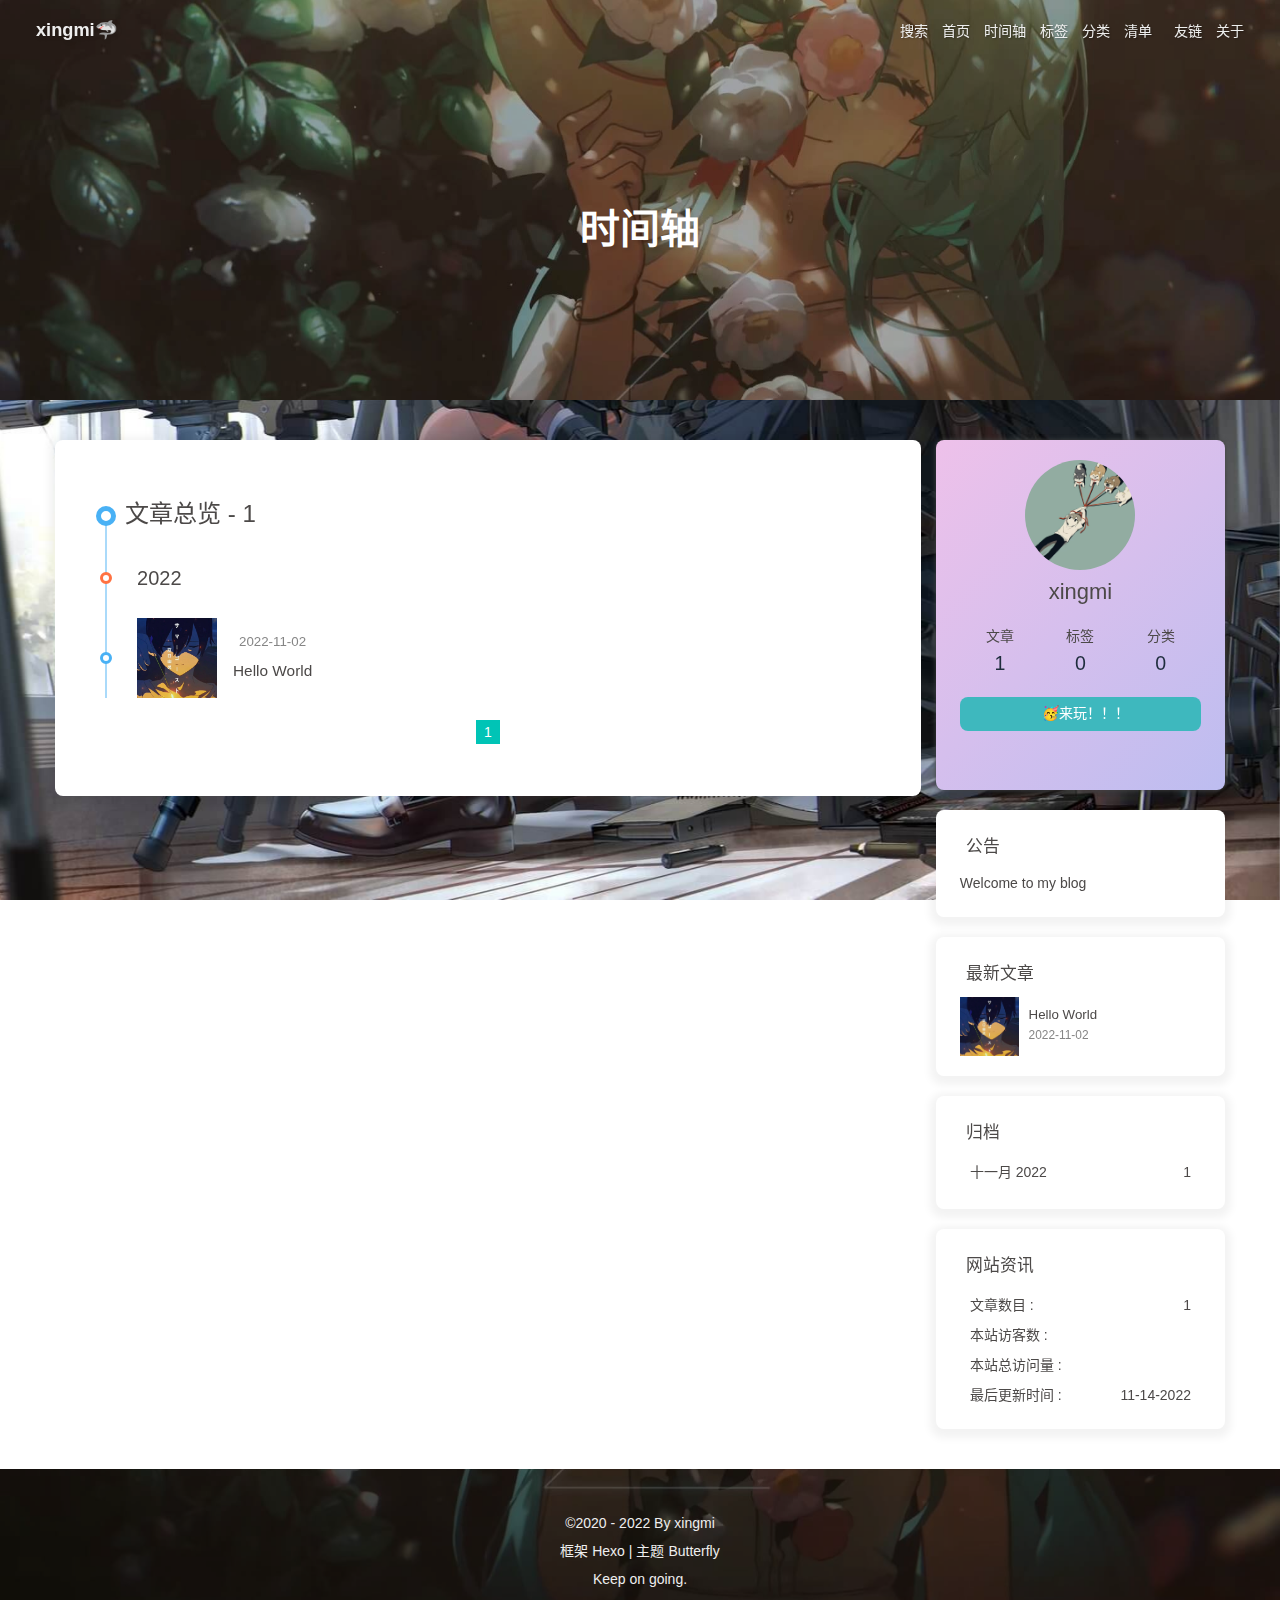
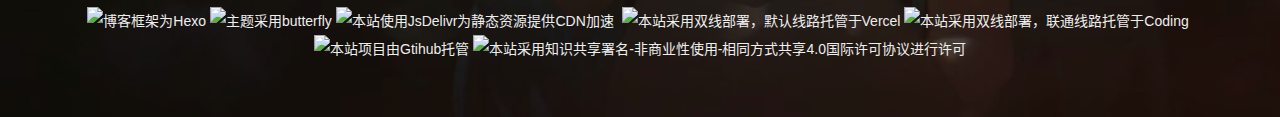
==== archives/index.html @ dd59b89d "Site updated: 2022-11-14 19:30:04" ====
<!DOCTYPE html><html lang="zh-CN" data-theme="light"><head><meta charset="UTF-8"><meta http-equiv="X-UA-Compatible" content="IE=edge"><meta name="viewport" content="width=device-width, initial-scale=1.0, maximum-scale=1.0, user-scalable=no"><title>时间轴 | xingmi🦈</title><meta name="author" content="xingmi"><meta name="copyright" content="xingmi"><meta name="format-detection" content="telephone=no"><meta name="theme-color" content="#ffffff"><meta property="og:type" content="website">
<meta property="og:title" content="时间轴">
<meta property="og:url" content="http://www.hoximi.cn/archives/index.html">
<meta property="og:site_name" content="xingmi🦈">
<meta property="og:locale" content="zh_CN">
<meta property="og:image" content="http://www.hoximi.cn/img/avatar.jpg">
<meta property="article:author" content="xingmi">
<meta name="twitter:card" content="summary">
<meta name="twitter:image" content="http://www.hoximi.cn/img/avatar.jpg"><link rel="shortcut icon" href="/img/favicon.png"><link rel="canonical" href="http://www.hoximi.cn/archives/"><link rel="preconnect" href="//cdn.jsdelivr.net"/><link rel="preconnect" href="//busuanzi.ibruce.info"/><link rel="stylesheet" href="/css/index.css"><link rel="stylesheet" href="https://cdn.jsdelivr.net/npm/@fortawesome/fontawesome-free/css/all.min.css" media="print" onload="this.media='all'"><link rel="stylesheet" href="https://cdn.jsdelivr.net/npm/@fancyapps/ui/dist/fancybox.min.css" media="print" onload="this.media='all'"><script>const GLOBAL_CONFIG = { 
  root: '/',
  algolia: undefined,
  localSearch: {"path":"/search.xml","preload":false,"languages":{"hits_empty":"找不到您查询的内容：${query}"}},
  translate: {"defaultEncoding":2,"translateDelay":0,"msgToTraditionalChinese":"繁","msgToSimplifiedChinese":"简"},
  noticeOutdate: undefined,
  highlight: {"plugin":"highlighjs","highlightCopy":true,"highlightLang":true,"highlightHeightLimit":false},
  copy: {
    success: '复制成功',
    error: '复制错误',
    noSupport: '浏览器不支持'
  },
  relativeDate: {
    homepage: false,
    post: false
  },
  runtime: '',
  date_suffix: {
    just: '刚刚',
    min: '分钟前',
    hour: '小时前',
    day: '天前',
    month: '个月前'
  },
  copyright: undefined,
  lightbox: 'fancybox',
  Snackbar: undefined,
  source: {
    justifiedGallery: {
      js: 'https://cdn.jsdelivr.net/npm/flickr-justified-gallery/dist/fjGallery.min.js',
      css: 'https://cdn.jsdelivr.net/npm/flickr-justified-gallery/dist/fjGallery.min.css'
    }
  },
  isPhotoFigcaption: false,
  islazyload: false,
  isAnchor: false
}</script><script id="config-diff">var GLOBAL_CONFIG_SITE = {
  title: '时间轴',
  isPost: false,
  isHome: false,
  isHighlightShrink: false,
  isToc: false,
  postUpdate: '2022-11-14 19:29:58'
}</script><noscript><style type="text/css">
  #nav {
    opacity: 1
  }
  .justified-gallery img {
    opacity: 1
  }

  #recent-posts time,
  #post-meta time {
    display: inline !important
  }
</style></noscript><script>(win=>{
    win.saveToLocal = {
      set: function setWithExpiry(key, value, ttl) {
        if (ttl === 0) return
        const now = new Date()
        const expiryDay = ttl * 86400000
        const item = {
          value: value,
          expiry: now.getTime() + expiryDay,
        }
        localStorage.setItem(key, JSON.stringify(item))
      },

      get: function getWithExpiry(key) {
        const itemStr = localStorage.getItem(key)

        if (!itemStr) {
          return undefined
        }
        const item = JSON.parse(itemStr)
        const now = new Date()

        if (now.getTime() > item.expiry) {
          localStorage.removeItem(key)
          return undefined
        }
        return item.value
      }
    }
  
    win.getScript = url => new Promise((resolve, reject) => {
      const script = document.createElement('script')
      script.src = url
      script.async = true
      script.onerror = reject
      script.onload = script.onreadystatechange = function() {
        const loadState = this.readyState
        if (loadState && loadState !== 'loaded' && loadState !== 'complete') return
        script.onload = script.onreadystatechange = null
        resolve()
      }
      document.head.appendChild(script)
    })
  
      win.activateDarkMode = function () {
        document.documentElement.setAttribute('data-theme', 'dark')
        if (document.querySelector('meta[name="theme-color"]') !== null) {
          document.querySelector('meta[name="theme-color"]').setAttribute('content', '#0d0d0d')
        }
      }
      win.activateLightMode = function () {
        document.documentElement.setAttribute('data-theme', 'light')
        if (document.querySelector('meta[name="theme-color"]') !== null) {
          document.querySelector('meta[name="theme-color"]').setAttribute('content', '#ffffff')
        }
      }
      const t = saveToLocal.get('theme')
    
          const isDarkMode = window.matchMedia('(prefers-color-scheme: dark)').matches
          const isLightMode = window.matchMedia('(prefers-color-scheme: light)').matches
          const isNotSpecified = window.matchMedia('(prefers-color-scheme: no-preference)').matches
          const hasNoSupport = !isDarkMode && !isLightMode && !isNotSpecified

          if (t === undefined) {
            if (isLightMode) activateLightMode()
            else if (isDarkMode) activateDarkMode()
            else if (isNotSpecified || hasNoSupport) {
              const now = new Date()
              const hour = now.getHours()
              const isNight = hour <= 6 || hour >= 18
              isNight ? activateDarkMode() : activateLightMode()
            }
            window.matchMedia('(prefers-color-scheme: dark)').addListener(function (e) {
              if (saveToLocal.get('theme') === undefined) {
                e.matches ? activateDarkMode() : activateLightMode()
              }
            })
          } else if (t === 'light') activateLightMode()
          else activateDarkMode()
        
      const asideStatus = saveToLocal.get('aside-status')
      if (asideStatus !== undefined) {
        if (asideStatus === 'hide') {
          document.documentElement.classList.add('hide-aside')
        } else {
          document.documentElement.classList.remove('hide-aside')
        }
      }
    
    const detectApple = () => {
      if(/iPad|iPhone|iPod|Macintosh/.test(navigator.userAgent)){
        document.documentElement.classList.add('apple')
      }
    }
    detectApple()
    })(window)</script><link rel="stylesheet" href="/css/custom.css" media="defer" onload="this.media='all'"><link rel="stylesheet" href="/css/rightMenu.css"><!-- hexo injector head_end start --><link rel="stylesheet" href="https://npm.elemecdn.com/hexo-butterfly-wowjs/lib/animate.min.css" media="print" onload="this.media='screen'"><link rel="stylesheet" href="https://npm.elemecdn.com/hexo-butterfly-swiper/lib/swiper.min.css" media="print" onload="this.media='all'"><link rel="stylesheet" href="https://npm.elemecdn.com/hexo-butterfly-swiper/lib/swiperstyle.css" media="print" onload="this.media='all'"><!-- hexo injector head_end end --><meta name="generator" content="Hexo 6.3.0"></head><body><div id="loading-box"><div class="loading-left-bg"></div><div class="loading-right-bg"></div><div class="spinner-box"><div class="configure-border-1"><div class="configure-core"></div></div><div class="configure-border-2"><div class="configure-core"></div></div><div class="loading-word">加载中...</div></div></div><script>const preloader = {
  endLoading: () => {
    document.body.style.overflow = 'auto';
    document.getElementById('loading-box').classList.add("loaded")
  },
  initLoading: () => {
    document.body.style.overflow = '';
    document.getElementById('loading-box').classList.remove("loaded")

  }
}
window.addEventListener('load',()=> { preloader.endLoading() })

if (false) {
  document.addEventListener('pjax:send', () => { preloader.initLoading() })
  document.addEventListener('pjax:complete', () => { preloader.endLoading() })
}</script><div id="web_bg"></div><div id="sidebar"><div id="menu-mask"></div><div id="sidebar-menus"><div class="avatar-img is-center"><img src="/img/avatar.jpg" onerror="onerror=null;src='/img/friend_404.gif'" alt="avatar"/></div><div class="sidebar-site-data site-data is-center"><a href="/archives/"><div class="headline">文章</div><div class="length-num">1</div></a><a href="/tags/"><div class="headline">标签</div><div class="length-num">0</div></a><a href="/categories/"><div class="headline">分类</div><div class="length-num">0</div></a></div><hr/><div class="menus_items"><div class="menus_item"><a class="site-page" href="/"><i class="fa-fw fas fa-home"></i><span> 首页</span></a></div><div class="menus_item"><a class="site-page" href="/archives/"><i class="fa-fw fas fa-archive"></i><span> 时间轴</span></a></div><div class="menus_item"><a class="site-page" href="/tags/"><i class="fa-fw fas fa-tags"></i><span> 标签</span></a></div><div class="menus_item"><a class="site-page" href="/categories/"><i class="fa-fw fas fa-folder-open"></i><span> 分类</span></a></div><div class="menus_item"><a class="site-page group" href="javascript:void(0);"><i class="fa-fw fas fa-list"></i><span> 清单</span><i class="fas fa-chevron-down"></i></a><ul class="menus_item_child"><li><a class="site-page child" href="/music/"><i class="fa-fw fas fa-music"></i><span> 音乐</span></a></li><li><a class="site-page child" href="/movies/"><i class="fa-fw fas fa-video"></i><span> 电影</span></a></li></ul></div><div class="menus_item"><a class="site-page" href="/link/"><i class="fa-fw fas fa-link"></i><span> 友链</span></a></div><div class="menus_item"><a class="site-page" href="/about/"><i class="fa-fw fas fa-heart"></i><span> 关于</span></a></div></div></div></div><div class="page" id="body-wrap"><header class="not-home-page" id="page-header" style="background-image: url('/img/archive.jpg')"><nav id="nav"><span id="blog_name"><a id="site-name" href="/">xingmi🦈</a></span><div id="menus"><div id="search-button"><a class="site-page social-icon search"><i class="fas fa-search fa-fw"></i><span> 搜索</span></a></div><div class="menus_items"><div class="menus_item"><a class="site-page" href="/"><i class="fa-fw fas fa-home"></i><span> 首页</span></a></div><div class="menus_item"><a class="site-page" href="/archives/"><i class="fa-fw fas fa-archive"></i><span> 时间轴</span></a></div><div class="menus_item"><a class="site-page" href="/tags/"><i class="fa-fw fas fa-tags"></i><span> 标签</span></a></div><div class="menus_item"><a class="site-page" href="/categories/"><i class="fa-fw fas fa-folder-open"></i><span> 分类</span></a></div><div class="menus_item"><a class="site-page group" href="javascript:void(0);"><i class="fa-fw fas fa-list"></i><span> 清单</span><i class="fas fa-chevron-down"></i></a><ul class="menus_item_child"><li><a class="site-page child" href="/music/"><i class="fa-fw fas fa-music"></i><span> 音乐</span></a></li><li><a class="site-page child" href="/movies/"><i class="fa-fw fas fa-video"></i><span> 电影</span></a></li></ul></div><div class="menus_item"><a class="site-page" href="/link/"><i class="fa-fw fas fa-link"></i><span> 友链</span></a></div><div class="menus_item"><a class="site-page" href="/about/"><i class="fa-fw fas fa-heart"></i><span> 关于</span></a></div></div><div id="toggle-menu"><a class="site-page"><i class="fas fa-bars fa-fw"></i></a></div></div></nav><div id="page-site-info"><h1 id="site-title">时间轴</h1></div></header><main class="layout" id="content-inner"><div id="archive"><div class="article-sort-title">文章总览 - 1</div><div class="article-sort"><div class="article-sort-item year">2022</div><div class="article-sort-item"><a class="article-sort-item-img" href="/2022/11/02/hello-world/" title="Hello World"><img src="/img/default.jpg" alt="Hello World" onerror="this.onerror=null;this.src='/img/404.jpg'"></a><div class="article-sort-item-info"><div class="article-sort-item-time"><i class="far fa-calendar-alt"></i><time class="post-meta-date-created" datetime="2022-11-02T11:09:13.712Z" title="发表于 2022-11-02 19:09:13">2022-11-02</time></div><a class="article-sort-item-title" href="/2022/11/02/hello-world/" title="Hello World">Hello World</a></div></div></div><nav id="pagination"><div class="pagination"><span class="page-number current">1</span></div></nav></div><div class="aside-content" id="aside-content"><div class="card-widget card-info"><div class="is-center"><div class="avatar-img"><img src="/img/avatar.jpg" onerror="this.onerror=null;this.src='/img/friend_404.gif'" alt="avatar"/></div><div class="author-info__name">xingmi</div><div class="author-info__description"></div></div><div class="card-info-data site-data is-center"><a href="/archives/"><div class="headline">文章</div><div class="length-num">1</div></a><a href="/tags/"><div class="headline">标签</div><div class="length-num">0</div></a><a href="/categories/"><div class="headline">分类</div><div class="length-num">0</div></a></div><a id="card-info-btn" target="_blank" rel="noopener" href="https://github.com/sky233"><i></i><span>🥳来玩！！！</span></a><div class="card-info-social-icons is-center"><a class="social-icon" href="https://github.com/sky233" target="_blank" title="Github"><i class="fab fa-github"></i></a></div></div><div class="card-widget card-announcement"><div class="item-headline"><i class="fas fa-bullhorn fa-shake"></i><span>公告</span></div><div class="announcement_content">Welcome to my blog</div></div><div class="sticky_layout"><div class="card-widget card-recent-post"><div class="item-headline"><i class="fas fa-history"></i><span>最新文章</span></div><div class="aside-list"><div class="aside-list-item"><a class="thumbnail" href="/2022/11/02/hello-world/" title="Hello World"><img src="/img/default.jpg" onerror="this.onerror=null;this.src='/img/404.jpg'" alt="Hello World"/></a><div class="content"><a class="title" href="/2022/11/02/hello-world/" title="Hello World">Hello World</a><time datetime="2022-11-02T11:09:13.712Z" title="发表于 2022-11-02 19:09:13">2022-11-02</time></div></div></div></div><div class="card-widget card-archives"><div class="item-headline"><i class="fas fa-archive"></i><span>归档</span></div><ul class="card-archive-list"><li class="card-archive-list-item"><a class="card-archive-list-link" href="/archives/2022/11/"><span class="card-archive-list-date">十一月 2022</span><span class="card-archive-list-count">1</span></a></li></ul></div><div class="card-widget card-webinfo"><div class="item-headline"><i class="fas fa-chart-line"></i><span>网站资讯</span></div><div class="webinfo"><div class="webinfo-item"><div class="item-name">文章数目 :</div><div class="item-count">1</div></div><div class="webinfo-item"><div class="item-name">本站访客数 :</div><div class="item-count" id="busuanzi_value_site_uv"><i class="fa-solid fa-spinner fa-spin"></i></div></div><div class="webinfo-item"><div class="item-name">本站总访问量 :</div><div class="item-count" id="busuanzi_value_site_pv"><i class="fa-solid fa-spinner fa-spin"></i></div></div><div class="webinfo-item"><div class="item-name">最后更新时间 :</div><div class="item-count" id="last-push-date" data-lastPushDate="2022-11-14T11:29:58.501Z"><i class="fa-solid fa-spinner fa-spin"></i></div></div></div></div></div></div></main><footer id="footer" style="background-image: url('/img/archive.jpg')"><div id="footer-wrap"><div class="copyright">&copy;2020 - 2022 By xingmi</div><div class="framework-info"><span>框架 </span><a target="_blank" rel="noopener" href="https://hexo.io">Hexo</a><span class="footer-separator">|</span><span>主题 </span><a target="_blank" rel="noopener" href="https://github.com/jerryc127/hexo-theme-butterfly">Butterfly</a></div><div class="footer_custom_text">Keep on going.<p><a target="_blank" href="https://hexo.io/"><img src="https://img.shields.io/badge/Frame-Hexo-blue?style=flat&logo=hexo" title="博客框架为Hexo"></a>&nbsp;<a target="_blank" href="https://butterfly.js.org/"><img src="https://img.shields.io/badge/Theme-Butterfly-6513df?style=flat&logo=bitdefender" title="主题采用butterfly"></a>&nbsp;<a target="_blank" href="https://www.jsdelivr.com/"><img src="https://img.shields.io/badge/CDN-jsDelivr-orange?style=flat&logo=jsDelivr" title="本站使用JsDelivr为静态资源提供CDN加速"></a> &nbsp;<a target="_blank" href="https://vercel.com/ "><img src="https://img.shields.io/badge/Hosted-Vervel-brightgreen?style=flat&logo=Vercel" title="本站采用双线部署，默认线路托管于Vercel"></a>&nbsp;<a target="_blank" href="https://vercel.com/ "><img src="https://img.shields.io/badge/Hosted-Coding-0cedbe?style=flat&logo=Codio" title="本站采用双线部署，联通线路托管于Coding"></a>&nbsp;<a target="_blank" href="https://github.com/"><img src="https://img.shields.io/badge/Source-Github-d021d6?style=flat&logo=GitHub" title="本站项目由Gtihub托管"></a>&nbsp;<a target="_blank" href="http://creativecommons.org/licenses/by-nc-sa/4.0/"><img src="https://img.shields.io/badge/Copyright-BY--NC--SA%204.0-d42328?style=flat&logo=Claris" title="本站采用知识共享署名-非商业性使用-相同方式共享4.0国际许可协议进行许可"></a></p></div></div></footer></div><div id="rightside"><div id="rightside-config-hide"><button id="translateLink" type="button" title="简繁转换">繁</button><button id="darkmode" type="button" title="浅色和深色模式转换"><i class="fas fa-adjust"></i></button><button id="hide-aside-btn" type="button" title="单栏和双栏切换"><i class="fas fa-arrows-alt-h"></i></button></div><div id="rightside-config-show"><button id="rightside_config" type="button" title="设置"><i class="fas fa-cog fa-spin"></i></button><button id="go-up" type="button" title="回到顶部"><i class="fas fa-arrow-up"></i></button></div></div><div id="local-search"><div class="search-dialog"><nav class="search-nav"><span class="search-dialog-title">搜索</span><span id="loading-status"></span><button class="search-close-button"><i class="fas fa-times"></i></button></nav><div class="is-center" id="loading-database"><i class="fas fa-spinner fa-pulse"></i><span>  数据库加载中</span></div><div class="search-wrap"><div id="local-search-input"><div class="local-search-box"><input class="local-search-box--input" placeholder="搜索文章" type="text"/></div></div><hr/><div id="local-search-results"></div></div></div><div id="search-mask"></div></div><div id="rightMenu"><div class="rightMenu-group rightMenu-small"><div class="rightMenu-item" id="menu-backward"><i class="fa-solid fa-arrow-left"></i></div><div class="rightMenu-item" id="menu-forward"><i class="fa-solid fa-arrow-right"></i></div><div class="rightMenu-item" id="menu-refresh"><i class="fa-solid fa-arrow-rotate-right"></i></div><div class="rightMenu-item" id="menu-home"><i class="fa-solid fa-house"></i></div></div><div class="rightMenu-group rightMenu-line rightMenuOther"><a class="rightMenu-item menu-link" href="/archives/"><i class="fa-solid fa-archive"></i><span>文章归档</span></a><a class="rightMenu-item menu-link" href="/categories/"><i class="fa-solid fa-folder-open"></i><span>文章分类</span></a><a class="rightMenu-item menu-link" href="/tags/"><i class="fa-solid fa-tags"></i><span>文章标签</span></a></div><div class="rightMenu-group rightMenu-line rightMenuNormal"><a class="rightMenu-item menu-link" id="menu-radompage" href="/random/index.html"><i class="fa-solid fa-shoe-prints"></i><span>随便逛逛</span></a><div class="rightMenu-item" id="menu-translate"><i class="fa-solid fa-earth-asia"></i><span>繁简切换</span></div><div class="rightMenu-item" id="menu-darkmode"><i class="fa-solid fa-moon"></i><span>切换模式</span></div></div></div><div id="rightmenu-mask"></div><div><script src="/js/utils.js"></script><script src="/js/main.js"></script><script src="/js/tw_cn.js"></script><script src="https://cdn.jsdelivr.net/npm/@fancyapps/ui/dist/fancybox.umd.min.js"></script><script src="/js/search/local-search.js"></script><div class="js-pjax"></div><script defer src="/js/light.js"></script><script defer src="https://npm.elemecdn.com/jquery@latest/dist/jquery.min.js"></script><script defer data-pjax src="/js/rightMenu.js"></script><script src="https://cdn.jsdelivr.net/npm/butterfly-extsrc/dist/activate-power-mode.min.js"></script><script>POWERMODE.colorful = true;
POWERMODE.shake = false;
POWERMODE.mobile = false;
document.body.addEventListener('input', POWERMODE);
</script><script id="click-heart" src="https://cdn.jsdelivr.net/npm/butterfly-extsrc/dist/click-heart.min.js" async="async" mobile="true"></script><script src="//code.tidio.co/1slvmtieyw1qpi7j1su9sk3aglqo4xjx.js" async="async"></script><script async data-pjax src="//busuanzi.ibruce.info/busuanzi/2.3/busuanzi.pure.mini.js"></script></div><!-- hexo injector body_end start --><div class="js-pjax"><script async="async">var arr = document.getElementsByClassName('recent-post-item');
for(var i = 0;i<arr.length;i++){
    arr[i].classList.add('wow');
    arr[i].classList.add('animate__zoomIn');
    arr[i].setAttribute('data-wow-duration', '2s');
    arr[i].setAttribute('data-wow-delay', '1s');
    arr[i].setAttribute('data-wow-offset', '100');
    arr[i].setAttribute('data-wow-iteration', '2');
  }</script><script async="async">var arr = document.getElementsByClassName('card-widget');
for(var i = 0;i<arr.length;i++){
    arr[i].classList.add('wow');
    arr[i].classList.add('animate__zoomIn');
    arr[i].setAttribute('data-wow-duration', '');
    arr[i].setAttribute('data-wow-delay', '');
    arr[i].setAttribute('data-wow-offset', '');
    arr[i].setAttribute('data-wow-iteration', '');
  }</script></div><script defer src="https://npm.elemecdn.com/hexo-butterfly-wowjs/lib/wow.min.js"></script><script defer src="https://npm.elemecdn.com/hexo-butterfly-wowjs/lib/wow_init.js"></script><script data-pjax>
  function butterfly_swiper_injector_config(){
    var parent_div_git = document.getElementById('recent-posts');
    var item_html = '<div class="recent-post-item" style="height: auto;width: 100%"><div class="blog-slider swiper-container-fade swiper-container-horizontal" id="swiper_container"><div class="blog-slider__wrp swiper-wrapper" style="transition-duration: 0ms;"><div class="blog-slider__item swiper-slide" style="width: 750px; opacity: 1; transform: translate3d(0px, 0px, 0px); transition-duration: 0ms;"><a class="blog-slider__img" href="2022/11/02/hello-world/" alt=""><img width="48" height="48" src="/img/default.jpg" alt="" onerror="this.src=https://unpkg.zhimg.com/akilar-candyassets/image/loading.gif; this.onerror = null;"/></a><div class="blog-slider__content"><span class="blog-slider__code">2022-11-02</span><a class="blog-slider__title" href="2022/11/02/hello-world/" alt="">Hello World</a><div class="blog-slider__text">推荐阅读</div><a class="blog-slider__button" href="2022/11/02/hello-world/" alt="">详情   </a></div></div></div><div class="blog-slider__pagination swiper-pagination-clickable swiper-pagination-bullets"></div></div></div>';
    console.log('已挂载butterfly_swiper')
    parent_div_git.insertAdjacentHTML("afterbegin",item_html)
    }
  var elist = 'undefined'.split(',');
  var cpage = location.pathname;
  var epage = '/';
  var flag = 0;

  for (var i=0;i<elist.length;i++){
    if (cpage.includes(elist[i])){
      flag++;
    }
  }

  if ((epage ==='all')&&(flag == 0)){
    butterfly_swiper_injector_config();
  }
  else if (epage === cpage){
    butterfly_swiper_injector_config();
  }
  </script><script defer src="https://npm.elemecdn.com/hexo-butterfly-swiper/lib/swiper.min.js"></script><script defer data-pjax src="https://npm.elemecdn.com/hexo-butterfly-swiper/lib/swiper_init.js"></script><!-- hexo injector body_end end --></body></html>
---- css/custom.css ----
/* 夜间模式菜单栏发光字 */
[data-theme="dark"] #nav .site-page,
[data-theme="dark"] #nav .menus_items .menus_item .menus_item_child li a {
  text-shadow: 0 0 2px var(--theme-color) !important;
}

/* 手机端适配 */
[data-theme="dark"] #sidebar #sidebar-menus .menus_items .site-page {
  text-shadow: 0 0 2px var(--theme-color) !important;
}

/* 侧边栏个人信息卡片动态渐变色 */
[data-theme="dark"] #aside-content > .card-widget.card-info {
  background: (255, 255, 255, 0.88) !important;
}
#aside-content > .card-widget.card-info {
  background: linear-gradient(
    -45deg,
    #e8d8b9,
    #eccec5,
    #a3e9eb,
    #bdbdf0,
    #eec1ea
  );
  box-shadow: 0 0 5px rgb(66, 68, 68);
  position: relative;
  background-size: 400% 400%;
  -webkit-animation: Gradient 10s ease infinite;
  -moz-animation: Gradient 10s ease infinite;
  animation: Gradient 10s ease infinite !important;
}
@-webkit-keyframes Gradient {
  0% {
    background-position: 0% 50%;
  }
  50% {
    background-position: 100% 50%;
  }
  100% {
    background-position: 0% 50%;
  }
}
@-moz-keyframes Gradient {
  0% {
    background-position: 0% 50%;
  }
  50% {
    background-position: 100% 50%;
  }
  100% {
    background-position: 0% 50%;
  }
}
@keyframes Gradient {
  0% {
    background-position: 0% 50%;
  }
  50% {
    background-position: 100% 50%;
  }
  100% {
    background-position: 0% 50%;
  }
}

/* 个人信息Follow me按钮 */
#aside-content > .card-widget.card-info > #card-info-btn {
  background-color: #3eb8be;
  border-radius: 8px;
}
---- css/rightMenu.css ----
#rightMenu {
    display: none;
    position: fixed;
    padding: 0 .25rem;
    width: 9rem;
    height: fit-content;
    top: 10%;
    left: 10%;
    background-color: rgba(238, 255, 255, .85);
    -webkit-backdrop-filter: blur(20px);
    backdrop-filter: blur(20px);
    color: #363636;
    border-radius: 12px;
    z-index: 99994;
    border: #e3e8f7;
    user-select: none;
    box-shadow: rgba(0, 0, 0, .05);
}

#rightMenu a {
    color: #363636;
}

#rightMenu .rightMenu-group {
    padding: .35rem .3rem;
    transition: .3s
}

#rightMenu .rightMenu-line {
    border-top: 1px dashed #4259ef23
}

#rightMenu .rightMenu-group.rightMenu-small {
    display: flex;
    justify-content: space-between
}

#rightMenu .rightMenu-group .rightMenu-item {
    border-radius: 8px;
    transition: .3s;
    cursor: pointer
}

#rightMenu .rightMenu-line .rightMenu-item {
    margin: .25rem 0;
    padding: .25rem 0
}

#rightMenu .rightMenu-group.rightMenu-line .rightMenu-item {
    display: flex
}

#rightMenu .rightMenu-group .rightMenu-item:hover {
    background-color: #6f42c1;
    color: #fff;
}

#rightMenu .rightMenu-group .rightMenu-item:active {
    transform: scale(.97)
}

#rightMenu .rightMenu-group .rightMenu-item i {
    display: inline-block;
    text-align: center;
    line-height: 1.5rem;
    width: 1.5rem;
    padding: 0 .25rem
}

#rightMenu .rightMenu-line .rightMenu-item i {
    margin: 0 .25rem
}

#rightMenu .rightMenu-group .rightMenu-item span {
    line-height: 1.5rem
}

.rightMenu-small .rightMenu-item {
    width: 30px;
    height: 30px;
    line-height: 30px
}

#rightmenu-mask {
    position: fixed;
    width: 100vw;
    height: 100vh;
    background: 0 0;
    top: 0;
    left: 0;
    display: none;
    z-index: 101;
    margin: 0 !important;
    z-index: 99993
}
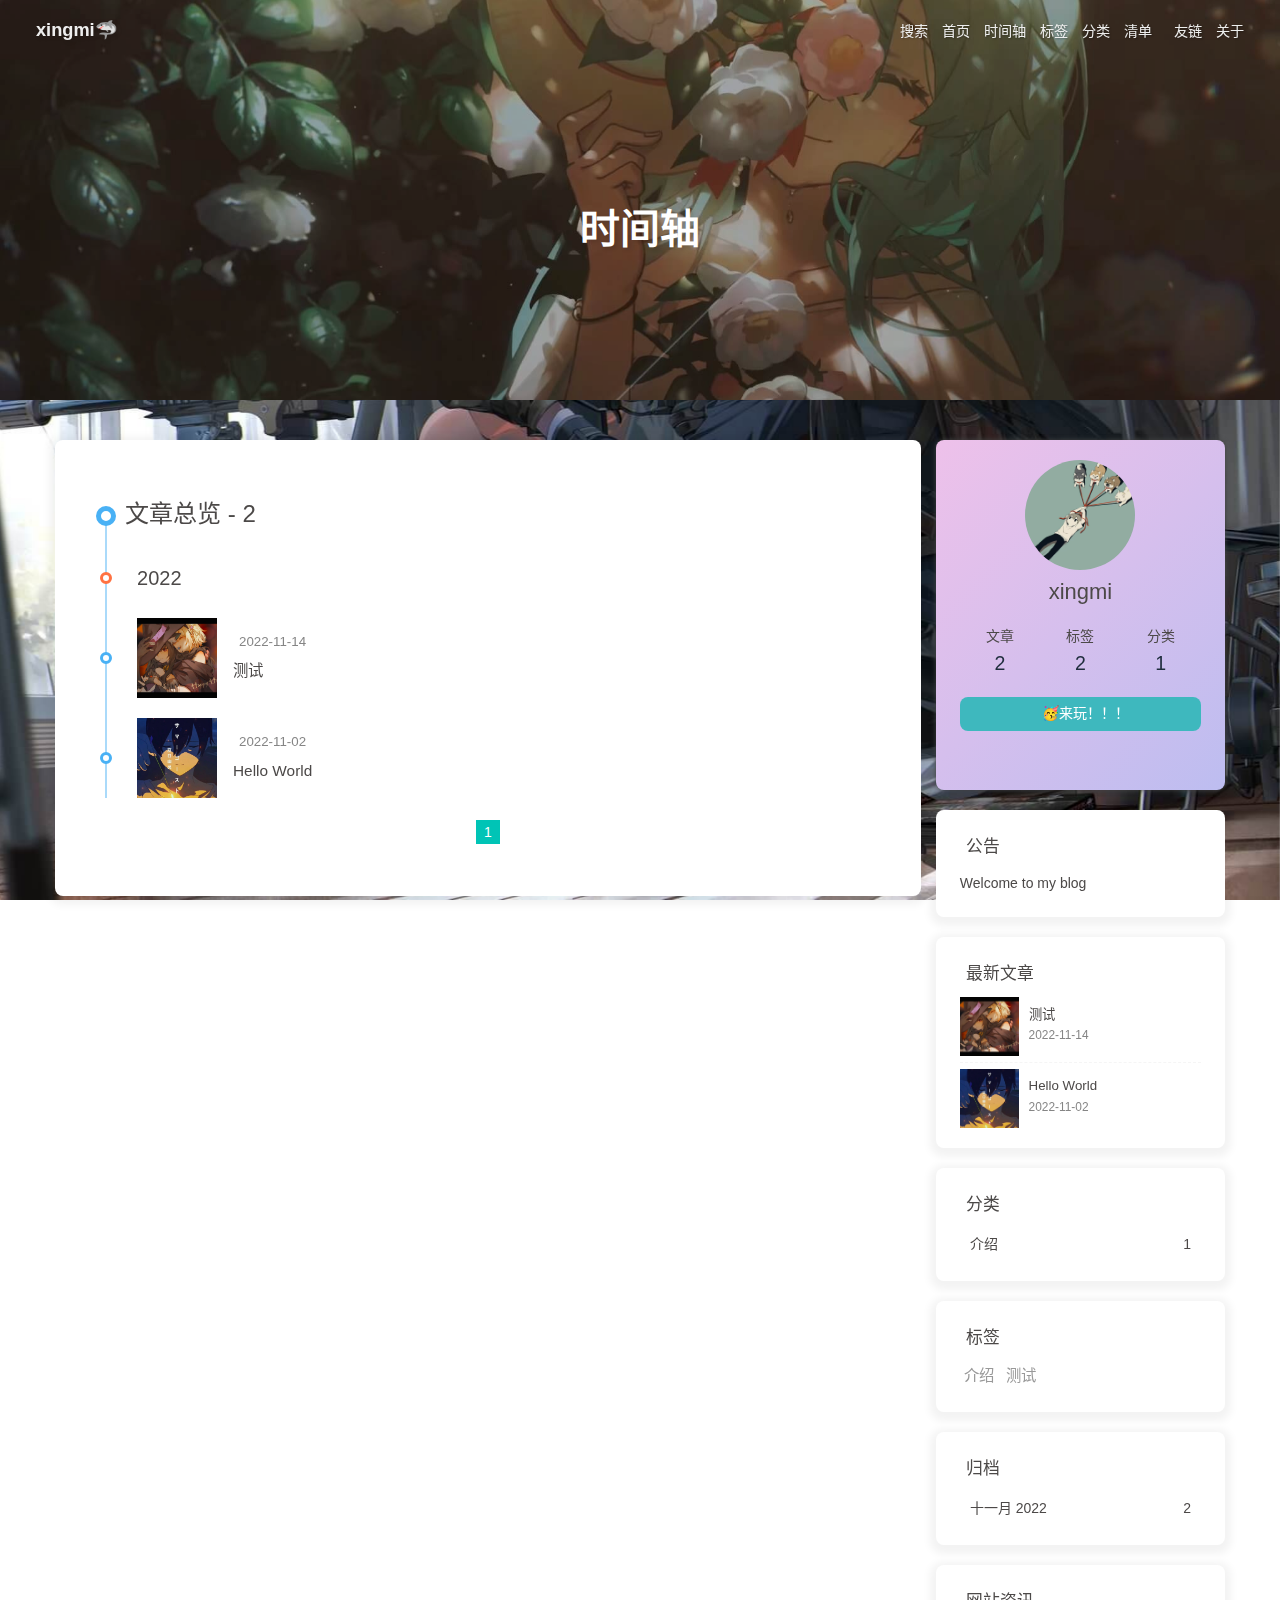
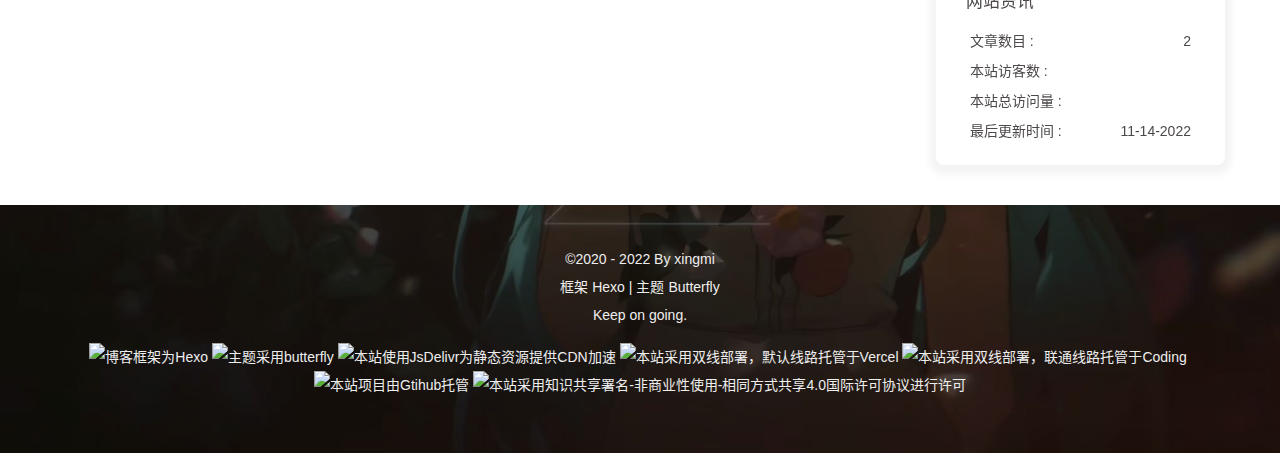
==== commit 74cb3741: "Site updated: 2022-11-14 22:49:59" ====
--- a/archives/index.html
+++ b/archives/index.html
@@ -1,219 +1 @@
-<!DOCTYPE html><html lang="zh-CN" data-theme="light"><head><meta charset="UTF-8"><meta http-equiv="X-UA-Compatible" content="IE=edge"><meta name="viewport" content="width=device-width, initial-scale=1.0, maximum-scale=1.0, user-scalable=no"><title>时间轴 | xingmi🦈</title><meta name="author" content="xingmi"><meta name="copyright" content="xingmi"><meta name="format-detection" content="telephone=no"><meta name="theme-color" content="#ffffff"><meta property="og:type" content="website">
-<meta property="og:title" content="时间轴">
-<meta property="og:url" content="http://www.hoximi.cn/archives/index.html">
-<meta property="og:site_name" content="xingmi🦈">
-<meta property="og:locale" content="zh_CN">
-<meta property="og:image" content="http://www.hoximi.cn/img/avatar.jpg">
-<meta property="article:author" content="xingmi">
-<meta name="twitter:card" content="summary">
-<meta name="twitter:image" content="http://www.hoximi.cn/img/avatar.jpg"><link rel="shortcut icon" href="/img/favicon.png"><link rel="canonical" href="http://www.hoximi.cn/archives/"><link rel="preconnect" href="//cdn.jsdelivr.net"/><link rel="preconnect" href="//busuanzi.ibruce.info"/><link rel="stylesheet" href="/css/index.css"><link rel="stylesheet" href="https://cdn.jsdelivr.net/npm/@fortawesome/fontawesome-free/css/all.min.css" media="print" onload="this.media='all'"><link rel="stylesheet" href="https://cdn.jsdelivr.net/npm/@fancyapps/ui/dist/fancybox.min.css" media="print" onload="this.media='all'"><script>const GLOBAL_CONFIG = { 
-  root: '/',
-  algolia: undefined,
-  localSearch: {"path":"/search.xml","preload":false,"languages":{"hits_empty":"找不到您查询的内容：${query}"}},
-  translate: {"defaultEncoding":2,"translateDelay":0,"msgToTraditionalChinese":"繁","msgToSimplifiedChinese":"简"},
-  noticeOutdate: undefined,
-  highlight: {"plugin":"highlighjs","highlightCopy":true,"highlightLang":true,"highlightHeightLimit":false},
-  copy: {
-    success: '复制成功',
-    error: '复制错误',
-    noSupport: '浏览器不支持'
-  },
-  relativeDate: {
-    homepage: false,
-    post: false
-  },
-  runtime: '',
-  date_suffix: {
-    just: '刚刚',
-    min: '分钟前',
-    hour: '小时前',
-    day: '天前',
-    month: '个月前'
-  },
-  copyright: undefined,
-  lightbox: 'fancybox',
-  Snackbar: undefined,
-  source: {
-    justifiedGallery: {
-      js: 'https://cdn.jsdelivr.net/npm/flickr-justified-gallery/dist/fjGallery.min.js',
-      css: 'https://cdn.jsdelivr.net/npm/flickr-justified-gallery/dist/fjGallery.min.css'
-    }
-  },
-  isPhotoFigcaption: false,
-  islazyload: false,
-  isAnchor: false
-}</script><script id="config-diff">var GLOBAL_CONFIG_SITE = {
-  title: '时间轴',
-  isPost: false,
-  isHome: false,
-  isHighlightShrink: false,
-  isToc: false,
-  postUpdate: '2022-11-14 19:29:58'
-}</script><noscript><style type="text/css">
-  #nav {
-    opacity: 1
-  }
-  .justified-gallery img {
-    opacity: 1
-  }
-
-  #recent-posts time,
-  #post-meta time {
-    display: inline !important
-  }
-</style></noscript><script>(win=>{
-    win.saveToLocal = {
-      set: function setWithExpiry(key, value, ttl) {
-        if (ttl === 0) return
-        const now = new Date()
-        const expiryDay = ttl * 86400000
-        const item = {
-          value: value,
-          expiry: now.getTime() + expiryDay,
-        }
-        localStorage.setItem(key, JSON.stringify(item))
-      },
-
-      get: function getWithExpiry(key) {
-        const itemStr = localStorage.getItem(key)
-
-        if (!itemStr) {
-          return undefined
-        }
-        const item = JSON.parse(itemStr)
-        const now = new Date()
-
-        if (now.getTime() > item.expiry) {
-          localStorage.removeItem(key)
-          return undefined
-        }
-        return item.value
-      }
-    }
-  
-    win.getScript = url => new Promise((resolve, reject) => {
-      const script = document.createElement('script')
-      script.src = url
-      script.async = true
-      script.onerror = reject
-      script.onload = script.onreadystatechange = function() {
-        const loadState = this.readyState
-        if (loadState && loadState !== 'loaded' && loadState !== 'complete') return
-        script.onload = script.onreadystatechange = null
-        resolve()
-      }
-      document.head.appendChild(script)
-    })
-  
-      win.activateDarkMode = function () {
-        document.documentElement.setAttribute('data-theme', 'dark')
-        if (document.querySelector('meta[name="theme-color"]') !== null) {
-          document.querySelector('meta[name="theme-color"]').setAttribute('content', '#0d0d0d')
-        }
-      }
-      win.activateLightMode = function () {
-        document.documentElement.setAttribute('data-theme', 'light')
-        if (document.querySelector('meta[name="theme-color"]') !== null) {
-          document.querySelector('meta[name="theme-color"]').setAttribute('content', '#ffffff')
-        }
-      }
-      const t = saveToLocal.get('theme')
-    
-          const isDarkMode = window.matchMedia('(prefers-color-scheme: dark)').matches
-          const isLightMode = window.matchMedia('(prefers-color-scheme: light)').matches
-          const isNotSpecified = window.matchMedia('(prefers-color-scheme: no-preference)').matches
-          const hasNoSupport = !isDarkMode && !isLightMode && !isNotSpecified
-
-          if (t === undefined) {
-            if (isLightMode) activateLightMode()
-            else if (isDarkMode) activateDarkMode()
-            else if (isNotSpecified || hasNoSupport) {
-              const now = new Date()
-              const hour = now.getHours()
-              const isNight = hour <= 6 || hour >= 18
-              isNight ? activateDarkMode() : activateLightMode()
-            }
-            window.matchMedia('(prefers-color-scheme: dark)').addListener(function (e) {
-              if (saveToLocal.get('theme') === undefined) {
-                e.matches ? activateDarkMode() : activateLightMode()
-              }
-            })
-          } else if (t === 'light') activateLightMode()
-          else activateDarkMode()
-        
-      const asideStatus = saveToLocal.get('aside-status')
-      if (asideStatus !== undefined) {
-        if (asideStatus === 'hide') {
-          document.documentElement.classList.add('hide-aside')
-        } else {
-          document.documentElement.classList.remove('hide-aside')
-        }
-      }
-    
-    const detectApple = () => {
-      if(/iPad|iPhone|iPod|Macintosh/.test(navigator.userAgent)){
-        document.documentElement.classList.add('apple')
-      }
-    }
-    detectApple()
-    })(window)</script><link rel="stylesheet" href="/css/custom.css" media="defer" onload="this.media='all'"><link rel="stylesheet" href="/css/rightMenu.css"><!-- hexo injector head_end start --><link rel="stylesheet" href="https://npm.elemecdn.com/hexo-butterfly-wowjs/lib/animate.min.css" media="print" onload="this.media='screen'"><link rel="stylesheet" href="https://npm.elemecdn.com/hexo-butterfly-swiper/lib/swiper.min.css" media="print" onload="this.media='all'"><link rel="stylesheet" href="https://npm.elemecdn.com/hexo-butterfly-swiper/lib/swiperstyle.css" media="print" onload="this.media='all'"><!-- hexo injector head_end end --><meta name="generator" content="Hexo 6.3.0"></head><body><div id="loading-box"><div class="loading-left-bg"></div><div class="loading-right-bg"></div><div class="spinner-box"><div class="configure-border-1"><div class="configure-core"></div></div><div class="configure-border-2"><div class="configure-core"></div></div><div class="loading-word">加载中...</div></div></div><script>const preloader = {
-  endLoading: () => {
-    document.body.style.overflow = 'auto';
-    document.getElementById('loading-box').classList.add("loaded")
-  },
-  initLoading: () => {
-    document.body.style.overflow = '';
-    document.getElementById('loading-box').classList.remove("loaded")
-
-  }
-}
-window.addEventListener('load',()=> { preloader.endLoading() })
-
-if (false) {
-  document.addEventListener('pjax:send', () => { preloader.initLoading() })
-  document.addEventListener('pjax:complete', () => { preloader.endLoading() })
-}</script><div id="web_bg"></div><div id="sidebar"><div id="menu-mask"></div><div id="sidebar-menus"><div class="avatar-img is-center"><img src="/img/avatar.jpg" onerror="onerror=null;src='/img/friend_404.gif'" alt="avatar"/></div><div class="sidebar-site-data site-data is-center"><a href="/archives/"><div class="headline">文章</div><div class="length-num">1</div></a><a href="/tags/"><div class="headline">标签</div><div class="length-num">0</div></a><a href="/categories/"><div class="headline">分类</div><div class="length-num">0</div></a></div><hr/><div class="menus_items"><div class="menus_item"><a class="site-page" href="/"><i class="fa-fw fas fa-home"></i><span> 首页</span></a></div><div class="menus_item"><a class="site-page" href="/archives/"><i class="fa-fw fas fa-archive"></i><span> 时间轴</span></a></div><div class="menus_item"><a class="site-page" href="/tags/"><i class="fa-fw fas fa-tags"></i><span> 标签</span></a></div><div class="menus_item"><a class="site-page" href="/categories/"><i class="fa-fw fas fa-folder-open"></i><span> 分类</span></a></div><div class="menus_item"><a class="site-page group" href="javascript:void(0);"><i class="fa-fw fas fa-list"></i><span> 清单</span><i class="fas fa-chevron-down"></i></a><ul class="menus_item_child"><li><a class="site-page child" href="/music/"><i class="fa-fw fas fa-music"></i><span> 音乐</span></a></li><li><a class="site-page child" href="/movies/"><i class="fa-fw fas fa-video"></i><span> 电影</span></a></li></ul></div><div class="menus_item"><a class="site-page" href="/link/"><i class="fa-fw fas fa-link"></i><span> 友链</span></a></div><div class="menus_item"><a class="site-page" href="/about/"><i class="fa-fw fas fa-heart"></i><span> 关于</span></a></div></div></div></div><div class="page" id="body-wrap"><header class="not-home-page" id="page-header" style="background-image: url('/img/archive.jpg')"><nav id="nav"><span id="blog_name"><a id="site-name" href="/">xingmi🦈</a></span><div id="menus"><div id="search-button"><a class="site-page social-icon search"><i class="fas fa-search fa-fw"></i><span> 搜索</span></a></div><div class="menus_items"><div class="menus_item"><a class="site-page" href="/"><i class="fa-fw fas fa-home"></i><span> 首页</span></a></div><div class="menus_item"><a class="site-page" href="/archives/"><i class="fa-fw fas fa-archive"></i><span> 时间轴</span></a></div><div class="menus_item"><a class="site-page" href="/tags/"><i class="fa-fw fas fa-tags"></i><span> 标签</span></a></div><div class="menus_item"><a class="site-page" href="/categories/"><i class="fa-fw fas fa-folder-open"></i><span> 分类</span></a></div><div class="menus_item"><a class="site-page group" href="javascript:void(0);"><i class="fa-fw fas fa-list"></i><span> 清单</span><i class="fas fa-chevron-down"></i></a><ul class="menus_item_child"><li><a class="site-page child" href="/music/"><i class="fa-fw fas fa-music"></i><span> 音乐</span></a></li><li><a class="site-page child" href="/movies/"><i class="fa-fw fas fa-video"></i><span> 电影</span></a></li></ul></div><div class="menus_item"><a class="site-page" href="/link/"><i class="fa-fw fas fa-link"></i><span> 友链</span></a></div><div class="menus_item"><a class="site-page" href="/about/"><i class="fa-fw fas fa-heart"></i><span> 关于</span></a></div></div><div id="toggle-menu"><a class="site-page"><i class="fas fa-bars fa-fw"></i></a></div></div></nav><div id="page-site-info"><h1 id="site-title">时间轴</h1></div></header><main class="layout" id="content-inner"><div id="archive"><div class="article-sort-title">文章总览 - 1</div><div class="article-sort"><div class="article-sort-item year">2022</div><div class="article-sort-item"><a class="article-sort-item-img" href="/2022/11/02/hello-world/" title="Hello World"><img src="/img/default.jpg" alt="Hello World" onerror="this.onerror=null;this.src='/img/404.jpg'"></a><div class="article-sort-item-info"><div class="article-sort-item-time"><i class="far fa-calendar-alt"></i><time class="post-meta-date-created" datetime="2022-11-02T11:09:13.712Z" title="发表于 2022-11-02 19:09:13">2022-11-02</time></div><a class="article-sort-item-title" href="/2022/11/02/hello-world/" title="Hello World">Hello World</a></div></div></div><nav id="pagination"><div class="pagination"><span class="page-number current">1</span></div></nav></div><div class="aside-content" id="aside-content"><div class="card-widget card-info"><div class="is-center"><div class="avatar-img"><img src="/img/avatar.jpg" onerror="this.onerror=null;this.src='/img/friend_404.gif'" alt="avatar"/></div><div class="author-info__name">xingmi</div><div class="author-info__description"></div></div><div class="card-info-data site-data is-center"><a href="/archives/"><div class="headline">文章</div><div class="length-num">1</div></a><a href="/tags/"><div class="headline">标签</div><div class="length-num">0</div></a><a href="/categories/"><div class="headline">分类</div><div class="length-num">0</div></a></div><a id="card-info-btn" target="_blank" rel="noopener" href="https://github.com/sky233"><i></i><span>🥳来玩！！！</span></a><div class="card-info-social-icons is-center"><a class="social-icon" href="https://github.com/sky233" target="_blank" title="Github"><i class="fab fa-github"></i></a></div></div><div class="card-widget card-announcement"><div class="item-headline"><i class="fas fa-bullhorn fa-shake"></i><span>公告</span></div><div class="announcement_content">Welcome to my blog</div></div><div class="sticky_layout"><div class="card-widget card-recent-post"><div class="item-headline"><i class="fas fa-history"></i><span>最新文章</span></div><div class="aside-list"><div class="aside-list-item"><a class="thumbnail" href="/2022/11/02/hello-world/" title="Hello World"><img src="/img/default.jpg" onerror="this.onerror=null;this.src='/img/404.jpg'" alt="Hello World"/></a><div class="content"><a class="title" href="/2022/11/02/hello-world/" title="Hello World">Hello World</a><time datetime="2022-11-02T11:09:13.712Z" title="发表于 2022-11-02 19:09:13">2022-11-02</time></div></div></div></div><div class="card-widget card-archives"><div class="item-headline"><i class="fas fa-archive"></i><span>归档</span></div><ul class="card-archive-list"><li class="card-archive-list-item"><a class="card-archive-list-link" href="/archives/2022/11/"><span class="card-archive-list-date">十一月 2022</span><span class="card-archive-list-count">1</span></a></li></ul></div><div class="card-widget card-webinfo"><div class="item-headline"><i class="fas fa-chart-line"></i><span>网站资讯</span></div><div class="webinfo"><div class="webinfo-item"><div class="item-name">文章数目 :</div><div class="item-count">1</div></div><div class="webinfo-item"><div class="item-name">本站访客数 :</div><div class="item-count" id="busuanzi_value_site_uv"><i class="fa-solid fa-spinner fa-spin"></i></div></div><div class="webinfo-item"><div class="item-name">本站总访问量 :</div><div class="item-count" id="busuanzi_value_site_pv"><i class="fa-solid fa-spinner fa-spin"></i></div></div><div class="webinfo-item"><div class="item-name">最后更新时间 :</div><div class="item-count" id="last-push-date" data-lastPushDate="2022-11-14T11:29:58.501Z"><i class="fa-solid fa-spinner fa-spin"></i></div></div></div></div></div></div></main><footer id="footer" style="background-image: url('/img/archive.jpg')"><div id="footer-wrap"><div class="copyright">&copy;2020 - 2022 By xingmi</div><div class="framework-info"><span>框架 </span><a target="_blank" rel="noopener" href="https://hexo.io">Hexo</a><span class="footer-separator">|</span><span>主题 </span><a target="_blank" rel="noopener" href="https://github.com/jerryc127/hexo-theme-butterfly">Butterfly</a></div><div class="footer_custom_text">Keep on going.<p><a target="_blank" href="https://hexo.io/"><img src="https://img.shields.io/badge/Frame-Hexo-blue?style=flat&logo=hexo" title="博客框架为Hexo"></a>&nbsp;<a target="_blank" href="https://butterfly.js.org/"><img src="https://img.shields.io/badge/Theme-Butterfly-6513df?style=flat&logo=bitdefender" title="主题采用butterfly"></a>&nbsp;<a target="_blank" href="https://www.jsdelivr.com/"><img src="https://img.shields.io/badge/CDN-jsDelivr-orange?style=flat&logo=jsDelivr" title="本站使用JsDelivr为静态资源提供CDN加速"></a> &nbsp;<a target="_blank" href="https://vercel.com/ "><img src="https://img.shields.io/badge/Hosted-Vervel-brightgreen?style=flat&logo=Vercel" title="本站采用双线部署，默认线路托管于Vercel"></a>&nbsp;<a target="_blank" href="https://vercel.com/ "><img src="https://img.shields.io/badge/Hosted-Coding-0cedbe?style=flat&logo=Codio" title="本站采用双线部署，联通线路托管于Coding"></a>&nbsp;<a target="_blank" href="https://github.com/"><img src="https://img.shields.io/badge/Source-Github-d021d6?style=flat&logo=GitHub" title="本站项目由Gtihub托管"></a>&nbsp;<a target="_blank" href="http://creativecommons.org/licenses/by-nc-sa/4.0/"><img src="https://img.shields.io/badge/Copyright-BY--NC--SA%204.0-d42328?style=flat&logo=Claris" title="本站采用知识共享署名-非商业性使用-相同方式共享4.0国际许可协议进行许可"></a></p></div></div></footer></div><div id="rightside"><div id="rightside-config-hide"><button id="translateLink" type="button" title="简繁转换">繁</button><button id="darkmode" type="button" title="浅色和深色模式转换"><i class="fas fa-adjust"></i></button><button id="hide-aside-btn" type="button" title="单栏和双栏切换"><i class="fas fa-arrows-alt-h"></i></button></div><div id="rightside-config-show"><button id="rightside_config" type="button" title="设置"><i class="fas fa-cog fa-spin"></i></button><button id="go-up" type="button" title="回到顶部"><i class="fas fa-arrow-up"></i></button></div></div><div id="local-search"><div class="search-dialog"><nav class="search-nav"><span class="search-dialog-title">搜索</span><span id="loading-status"></span><button class="search-close-button"><i class="fas fa-times"></i></button></nav><div class="is-center" id="loading-database"><i class="fas fa-spinner fa-pulse"></i><span>  数据库加载中</span></div><div class="search-wrap"><div id="local-search-input"><div class="local-search-box"><input class="local-search-box--input" placeholder="搜索文章" type="text"/></div></div><hr/><div id="local-search-results"></div></div></div><div id="search-mask"></div></div><div id="rightMenu"><div class="rightMenu-group rightMenu-small"><div class="rightMenu-item" id="menu-backward"><i class="fa-solid fa-arrow-left"></i></div><div class="rightMenu-item" id="menu-forward"><i class="fa-solid fa-arrow-right"></i></div><div class="rightMenu-item" id="menu-refresh"><i class="fa-solid fa-arrow-rotate-right"></i></div><div class="rightMenu-item" id="menu-home"><i class="fa-solid fa-house"></i></div></div><div class="rightMenu-group rightMenu-line rightMenuOther"><a class="rightMenu-item menu-link" href="/archives/"><i class="fa-solid fa-archive"></i><span>文章归档</span></a><a class="rightMenu-item menu-link" href="/categories/"><i class="fa-solid fa-folder-open"></i><span>文章分类</span></a><a class="rightMenu-item menu-link" href="/tags/"><i class="fa-solid fa-tags"></i><span>文章标签</span></a></div><div class="rightMenu-group rightMenu-line rightMenuNormal"><a class="rightMenu-item menu-link" id="menu-radompage" href="/random/index.html"><i class="fa-solid fa-shoe-prints"></i><span>随便逛逛</span></a><div class="rightMenu-item" id="menu-translate"><i class="fa-solid fa-earth-asia"></i><span>繁简切换</span></div><div class="rightMenu-item" id="menu-darkmode"><i class="fa-solid fa-moon"></i><span>切换模式</span></div></div></div><div id="rightmenu-mask"></div><div><script src="/js/utils.js"></script><script src="/js/main.js"></script><script src="/js/tw_cn.js"></script><script src="https://cdn.jsdelivr.net/npm/@fancyapps/ui/dist/fancybox.umd.min.js"></script><script src="/js/search/local-search.js"></script><div class="js-pjax"></div><script defer src="/js/light.js"></script><script defer src="https://npm.elemecdn.com/jquery@latest/dist/jquery.min.js"></script><script defer data-pjax src="/js/rightMenu.js"></script><script src="https://cdn.jsdelivr.net/npm/butterfly-extsrc/dist/activate-power-mode.min.js"></script><script>POWERMODE.colorful = true;
-POWERMODE.shake = false;
-POWERMODE.mobile = false;
-document.body.addEventListener('input', POWERMODE);
-</script><script id="click-heart" src="https://cdn.jsdelivr.net/npm/butterfly-extsrc/dist/click-heart.min.js" async="async" mobile="true"></script><script src="//code.tidio.co/1slvmtieyw1qpi7j1su9sk3aglqo4xjx.js" async="async"></script><script async data-pjax src="//busuanzi.ibruce.info/busuanzi/2.3/busuanzi.pure.mini.js"></script></div><!-- hexo injector body_end start --><div class="js-pjax"><script async="async">var arr = document.getElementsByClassName('recent-post-item');
-for(var i = 0;i<arr.length;i++){
-    arr[i].classList.add('wow');
-    arr[i].classList.add('animate__zoomIn');
-    arr[i].setAttribute('data-wow-duration', '2s');
-    arr[i].setAttribute('data-wow-delay', '1s');
-    arr[i].setAttribute('data-wow-offset', '100');
-    arr[i].setAttribute('data-wow-iteration', '2');
-  }</script><script async="async">var arr = document.getElementsByClassName('card-widget');
-for(var i = 0;i<arr.length;i++){
-    arr[i].classList.add('wow');
-    arr[i].classList.add('animate__zoomIn');
-    arr[i].setAttribute('data-wow-duration', '');
-    arr[i].setAttribute('data-wow-delay', '');
-    arr[i].setAttribute('data-wow-offset', '');
-    arr[i].setAttribute('data-wow-iteration', '');
-  }</script></div><script defer src="https://npm.elemecdn.com/hexo-butterfly-wowjs/lib/wow.min.js"></script><script defer src="https://npm.elemecdn.com/hexo-butterfly-wowjs/lib/wow_init.js"></script><script data-pjax>
-  function butterfly_swiper_injector_config(){
-    var parent_div_git = document.getElementById('recent-posts');
-    var item_html = '<div class="recent-post-item" style="height: auto;width: 100%"><div class="blog-slider swiper-container-fade swiper-container-horizontal" id="swiper_container"><div class="blog-slider__wrp swiper-wrapper" style="transition-duration: 0ms;"><div class="blog-slider__item swiper-slide" style="width: 750px; opacity: 1; transform: translate3d(0px, 0px, 0px); transition-duration: 0ms;"><a class="blog-slider__img" href="2022/11/02/hello-world/" alt=""><img width="48" height="48" src="/img/default.jpg" alt="" onerror="this.src=https://unpkg.zhimg.com/akilar-candyassets/image/loading.gif; this.onerror = null;"/></a><div class="blog-slider__content"><span class="blog-slider__code">2022-11-02</span><a class="blog-slider__title" href="2022/11/02/hello-world/" alt="">Hello World</a><div class="blog-slider__text">推荐阅读</div><a class="blog-slider__button" href="2022/11/02/hello-world/" alt="">详情   </a></div></div></div><div class="blog-slider__pagination swiper-pagination-clickable swiper-pagination-bullets"></div></div></div>';
-    console.log('已挂载butterfly_swiper')
-    parent_div_git.insertAdjacentHTML("afterbegin",item_html)
-    }
-  var elist = 'undefined'.split(',');
-  var cpage = location.pathname;
-  var epage = '/';
-  var flag = 0;
-
-  for (var i=0;i<elist.length;i++){
-    if (cpage.includes(elist[i])){
-      flag++;
-    }
-  }
-
-  if ((epage ==='all')&&(flag == 0)){
-    butterfly_swiper_injector_config();
-  }
-  else if (epage === cpage){
-    butterfly_swiper_injector_config();
-  }
-  </script><script defer src="https://npm.elemecdn.com/hexo-butterfly-swiper/lib/swiper.min.js"></script><script defer data-pjax src="https://npm.elemecdn.com/hexo-butterfly-swiper/lib/swiper_init.js"></script><!-- hexo injector body_end end --></body></html>+<!DOCTYPE html><html lang="zh-CN" data-theme="light"><head><meta charset="UTF-8"><meta http-equiv="X-UA-Compatible" content="IE=edge"><meta name="viewport" content="width=device-width,initial-scale=1,maximum-scale=1,user-scalable=no"><title>时间轴 | xingmi🦈</title><meta name="author" content="xingmi"><meta name="copyright" content="xingmi"><meta name="format-detection" content="telephone=no"><meta name="theme-color" content="#ffffff"><meta property="og:type" content="website"><meta property="og:title" content="时间轴"><meta property="og:url" content="http://www.hoximi.cn/archives/index.html"><meta property="og:site_name" content="xingmi🦈"><meta property="og:locale" content="zh_CN"><meta property="og:image" content="http://www.hoximi.cn/img/avatar.jpg"><meta property="article:author" content="xingmi"><meta name="twitter:card" content="summary"><meta name="twitter:image" content="http://www.hoximi.cn/img/avatar.jpg"><link rel="shortcut icon" href="/img/favicon.png"><link rel="canonical" href="http://www.hoximi.cn/archives/"><link rel="preconnect" href="//cdn.jsdelivr.net"><link rel="preconnect" href="//busuanzi.ibruce.info"><link rel="stylesheet" href="/css/index.css"><link rel="stylesheet" href="https://cdn.jsdelivr.net/npm/@fortawesome/fontawesome-free/css/all.min.css" media="print" onload='this.media="all"'><link rel="stylesheet" href="https://cdn.jsdelivr.net/npm/@fancyapps/ui/dist/fancybox.min.css" media="print" onload='this.media="all"'><script>const GLOBAL_CONFIG={root:"/",algolia:void 0,localSearch:{path:"/search.xml",preload:!1,languages:{hits_empty:"找不到您查询的内容：${query}"}},translate:{defaultEncoding:2,translateDelay:0,msgToTraditionalChinese:"繁",msgToSimplifiedChinese:"简"},noticeOutdate:void 0,highlight:{plugin:"highlighjs",highlightCopy:!0,highlightLang:!0,highlightHeightLimit:!1},copy:{success:"复制成功",error:"复制错误",noSupport:"浏览器不支持"},relativeDate:{homepage:!1,post:!1},runtime:"",date_suffix:{just:"刚刚",min:"分钟前",hour:"小时前",day:"天前",month:"个月前"},copyright:void 0,lightbox:"fancybox",Snackbar:void 0,source:{justifiedGallery:{js:"https://cdn.jsdelivr.net/npm/flickr-justified-gallery/dist/fjGallery.min.js",css:"https://cdn.jsdelivr.net/npm/flickr-justified-gallery/dist/fjGallery.min.css"}},isPhotoFigcaption:!1,islazyload:!1,isAnchor:!1}</script><script id="config-diff">var GLOBAL_CONFIG_SITE={title:"时间轴",isPost:!1,isHome:!1,isHighlightShrink:!1,isToc:!1,postUpdate:"2022-11-14 22:49:27"}</script><noscript><style>#nav{opacity:1}.justified-gallery img{opacity:1}#post-meta time,#recent-posts time{display:inline!important}</style></noscript><script>(e=>{e.saveToLocal={set:function(e,t,o){if(0===o)return;const a=864e5*o,c={value:t,expiry:(new Date).getTime()+a};localStorage.setItem(e,JSON.stringify(c))},get:function(e){const t=localStorage.getItem(e);if(!t)return;const o=JSON.parse(t);if(!((new Date).getTime()>o.expiry))return o.value;localStorage.removeItem(e)}},e.getScript=e=>new Promise(((t,o)=>{const a=document.createElement("script");a.src=e,a.async=!0,a.onerror=o,a.onload=a.onreadystatechange=function(){const e=this.readyState;e&&"loaded"!==e&&"complete"!==e||(a.onload=a.onreadystatechange=null,t())},document.head.appendChild(a)})),e.activateDarkMode=function(){document.documentElement.setAttribute("data-theme","dark"),null!==document.querySelector('meta[name="theme-color"]')&&document.querySelector('meta[name="theme-color"]').setAttribute("content","#0d0d0d")},e.activateLightMode=function(){document.documentElement.setAttribute("data-theme","light"),null!==document.querySelector('meta[name="theme-color"]')&&document.querySelector('meta[name="theme-color"]').setAttribute("content","#ffffff")};const t=saveToLocal.get("theme"),o=window.matchMedia("(prefers-color-scheme: dark)").matches,a=window.matchMedia("(prefers-color-scheme: light)").matches,c=window.matchMedia("(prefers-color-scheme: no-preference)").matches,n=!o&&!a&&!c;if(void 0===t){if(a)activateLightMode();else if(o)activateDarkMode();else if(c||n){const e=(new Date).getHours();e<=6||e>=18?activateDarkMode():activateLightMode()}window.matchMedia("(prefers-color-scheme: dark)").addListener((function(e){void 0===saveToLocal.get("theme")&&(e.matches?activateDarkMode():activateLightMode())}))}else"light"===t?activateLightMode():activateDarkMode();const i=saveToLocal.get("aside-status");void 0!==i&&("hide"===i?document.documentElement.classList.add("hide-aside"):document.documentElement.classList.remove("hide-aside"));/iPad|iPhone|iPod|Macintosh/.test(navigator.userAgent)&&document.documentElement.classList.add("apple")})(window)</script><link rel="stylesheet" href="/css/custom.css" media="defer" onload='this.media="all"'><link rel="stylesheet" href="/css/rightMenu.css"><link rel="stylesheet" href="https://npm.elemecdn.com/hexo-butterfly-categories-card@1.0.0/lib/categorybar.css"><link rel="stylesheet" href="https://cdn.jsdelivr.net/gh/Zfour/Butterfly-double-row-display@1.00/cardlistpost.min.css"><style>#recent-posts>.recent-post-item>.recent-post-info>.article-meta-wrap>.tags:before{content:"\A";white-space:pre}#recent-posts>.recent-post-item>.recent-post-info>.article-meta-wrap>.tags>.article-meta__separator{display:none}</style><link rel="stylesheet" href="https://npm.elemecdn.com/hexo-butterfly-wowjs/lib/animate.min.css" media="print" onload='this.media="screen"'><link rel="stylesheet" href="https://npm.elemecdn.com/hexo-butterfly-swiper/lib/swiper.min.css" media="print" onload='this.media="all"'><link rel="stylesheet" href="https://npm.elemecdn.com/hexo-butterfly-swiper/lib/swiperstyle.css" media="print" onload='this.media="all"'><meta name="generator" content="Hexo 6.3.0"></head><body><div id="loading-box"><div class="loading-left-bg"></div><div class="loading-right-bg"></div><div class="spinner-box"><div class="configure-border-1"><div class="configure-core"></div></div><div class="configure-border-2"><div class="configure-core"></div></div><div class="loading-word">加载中...</div></div></div><script>const preloader={endLoading:()=>{document.body.style.overflow="auto",document.getElementById("loading-box").classList.add("loaded")},initLoading:()=>{document.body.style.overflow="",document.getElementById("loading-box").classList.remove("loaded")}};window.addEventListener("load",(()=>{preloader.endLoading()}))</script><div id="web_bg"></div><div id="sidebar"><div id="menu-mask"></div><div id="sidebar-menus"><div class="avatar-img is-center"><img src="/img/avatar.jpg" onerror='onerror=null,src="/img/friend_404.gif"' alt="avatar"></div><div class="sidebar-site-data site-data is-center"><a href="/archives/"><div class="headline">文章</div><div class="length-num">2</div></a><a href="/tags/"><div class="headline">标签</div><div class="length-num">2</div></a><a href="/categories/"><div class="headline">分类</div><div class="length-num">1</div></a></div><hr><div class="menus_items"><div class="menus_item"><a class="site-page" href="/"><i class="fa-fw fas fa-home"></i> <span>首页</span></a></div><div class="menus_item"><a class="site-page" href="/archives/"><i class="fa-fw fas fa-archive"></i> <span>时间轴</span></a></div><div class="menus_item"><a class="site-page" href="/tags/"><i class="fa-fw fas fa-tags"></i> <span>标签</span></a></div><div class="menus_item"><a class="site-page" href="/categories/"><i class="fa-fw fas fa-folder-open"></i> <span>分类</span></a></div><div class="menus_item"><a class="site-page group" href="javascript:void(0);"><i class="fa-fw fas fa-list"></i> <span>清单</span><i class="fas fa-chevron-down"></i></a><ul class="menus_item_child"><li><a class="site-page child" href="/music/"><i class="fa-fw fas fa-music"></i> <span>音乐</span></a></li><li><a class="site-page child" href="/movies/"><i class="fa-fw fas fa-video"></i> <span>电影</span></a></li></ul></div><div class="menus_item"><a class="site-page" href="/link/"><i class="fa-fw fas fa-link"></i> <span>友链</span></a></div><div class="menus_item"><a class="site-page" href="/about/"><i class="fa-fw fas fa-heart"></i> <span>关于</span></a></div></div></div></div><div class="page" id="body-wrap"><header class="not-home-page" id="page-header" style="background-image:url('/img/archive.jpg')"><nav id="nav"><span id="blog_name"><a id="site-name" href="/">xingmi🦈</a></span><div id="menus"><div id="search-button"><a class="site-page social-icon search"><i class="fas fa-search fa-fw"></i> <span>搜索</span></a></div><div class="menus_items"><div class="menus_item"><a class="site-page" href="/"><i class="fa-fw fas fa-home"></i> <span>首页</span></a></div><div class="menus_item"><a class="site-page" href="/archives/"><i class="fa-fw fas fa-archive"></i> <span>时间轴</span></a></div><div class="menus_item"><a class="site-page" href="/tags/"><i class="fa-fw fas fa-tags"></i> <span>标签</span></a></div><div class="menus_item"><a class="site-page" href="/categories/"><i class="fa-fw fas fa-folder-open"></i> <span>分类</span></a></div><div class="menus_item"><a class="site-page group" href="javascript:void(0);"><i class="fa-fw fas fa-list"></i> <span>清单</span><i class="fas fa-chevron-down"></i></a><ul class="menus_item_child"><li><a class="site-page child" href="/music/"><i class="fa-fw fas fa-music"></i> <span>音乐</span></a></li><li><a class="site-page child" href="/movies/"><i class="fa-fw fas fa-video"></i> <span>电影</span></a></li></ul></div><div class="menus_item"><a class="site-page" href="/link/"><i class="fa-fw fas fa-link"></i> <span>友链</span></a></div><div class="menus_item"><a class="site-page" href="/about/"><i class="fa-fw fas fa-heart"></i> <span>关于</span></a></div></div><div id="toggle-menu"><a class="site-page"><i class="fas fa-bars fa-fw"></i></a></div></div></nav><div id="page-site-info"><h1 id="site-title">时间轴</h1></div></header><main class="layout" id="content-inner"><div id="archive"><div class="article-sort-title">文章总览 - 2</div><div class="article-sort"><div class="article-sort-item year">2022</div><div class="article-sort-item"><a class="article-sort-item-img" href="/2022/11/14/%E2%80%9D%E6%B5%8B%E8%AF%95%E2%80%9C/" title="测试"><img src="/img/tag.jpg" alt="测试" onerror='this.onerror=null,this.src="/img/404.jpg"'></a><div class="article-sort-item-info"><div class="article-sort-item-time"><i class="far fa-calendar-alt"></i><time class="post-meta-date-created" datetime="2022-11-14T11:50:48.000Z" title="发表于 2022-11-14 19:50:48">2022-11-14</time></div><a class="article-sort-item-title" href="/2022/11/14/%E2%80%9D%E6%B5%8B%E8%AF%95%E2%80%9C/" title="测试">测试</a></div></div><div class="article-sort-item"><a class="article-sort-item-img" href="/2022/11/02/hello-world/" title="Hello World"><img src="/img/default.jpg" alt="Hello World" onerror='this.onerror=null,this.src="/img/404.jpg"'></a><div class="article-sort-item-info"><div class="article-sort-item-time"><i class="far fa-calendar-alt"></i><time class="post-meta-date-created" datetime="2022-11-02T11:09:13.712Z" title="发表于 2022-11-02 19:09:13">2022-11-02</time></div><a class="article-sort-item-title" href="/2022/11/02/hello-world/" title="Hello World">Hello World</a></div></div></div><nav id="pagination"><div class="pagination"><span class="page-number current">1</span></div></nav></div><div class="aside-content" id="aside-content"><div class="card-widget card-info"><div class="is-center"><div class="avatar-img"><img src="/img/avatar.jpg" onerror='this.onerror=null,this.src="/img/friend_404.gif"' alt="avatar"></div><div class="author-info__name">xingmi</div><div class="author-info__description"></div></div><div class="card-info-data site-data is-center"><a href="/archives/"><div class="headline">文章</div><div class="length-num">2</div></a><a href="/tags/"><div class="headline">标签</div><div class="length-num">2</div></a><a href="/categories/"><div class="headline">分类</div><div class="length-num">1</div></a></div><a id="card-info-btn" target="_blank" rel="noopener" href="https://github.com/sky233"><i></i><span>🥳来玩！！！</span></a><div class="card-info-social-icons is-center"><a class="social-icon" href="https://github.com/sky233" target="_blank" title="Github"><i class="fab fa-github"></i></a></div></div><div class="card-widget card-announcement"><div class="item-headline"><i class="fas fa-bullhorn fa-shake"></i><span>公告</span></div><div class="announcement_content">Welcome to my blog</div></div><div class="sticky_layout"><div class="card-widget card-recent-post"><div class="item-headline"><i class="fas fa-history"></i><span>最新文章</span></div><div class="aside-list"><div class="aside-list-item"><a class="thumbnail" href="/2022/11/14/%E2%80%9D%E6%B5%8B%E8%AF%95%E2%80%9C/" title="测试"><img src="/img/tag.jpg" onerror='this.onerror=null,this.src="/img/404.jpg"' alt="测试"></a><div class="content"><a class="title" href="/2022/11/14/%E2%80%9D%E6%B5%8B%E8%AF%95%E2%80%9C/" title="测试">测试</a><time datetime="2022-11-14T11:50:48.000Z" title="发表于 2022-11-14 19:50:48">2022-11-14</time></div></div><div class="aside-list-item"><a class="thumbnail" href="/2022/11/02/hello-world/" title="Hello World"><img src="/img/default.jpg" onerror='this.onerror=null,this.src="/img/404.jpg"' alt="Hello World"></a><div class="content"><a class="title" href="/2022/11/02/hello-world/" title="Hello World">Hello World</a><time datetime="2022-11-02T11:09:13.712Z" title="发表于 2022-11-02 19:09:13">2022-11-02</time></div></div></div></div><div class="card-widget card-categories"><div class="item-headline"><i class="fas fa-folder-open"></i> <span>分类</span></div><ul class="card-category-list" id="aside-cat-list"><li class="card-category-list-item"><a class="card-category-list-link" href="/categories/%E4%BB%8B%E7%BB%8D/"><span class="card-category-list-name">介绍</span><span class="card-category-list-count">1</span></a></li></ul></div><div class="card-widget card-tags"><div class="item-headline"><i class="fas fa-tags"></i><span>标签</span></div><div class="card-tag-cloud"><a href="/tags/%E4%BB%8B%E7%BB%8D/" style="font-size:1.1em;color:#999">介绍</a> <a href="/tags/%E6%B5%8B%E8%AF%95/" style="font-size:1.1em;color:#999">测试</a></div></div><div class="card-widget card-archives"><div class="item-headline"><i class="fas fa-archive"></i><span>归档</span></div><ul class="card-archive-list"><li class="card-archive-list-item"><a class="card-archive-list-link" href="/archives/2022/11/"><span class="card-archive-list-date">十一月 2022</span><span class="card-archive-list-count">2</span></a></li></ul></div><div class="card-widget card-webinfo"><div class="item-headline"><i class="fas fa-chart-line"></i><span>网站资讯</span></div><div class="webinfo"><div class="webinfo-item"><div class="item-name">文章数目 :</div><div class="item-count">2</div></div><div class="webinfo-item"><div class="item-name">本站访客数 :</div><div class="item-count" id="busuanzi_value_site_uv"><i class="fa-solid fa-spinner fa-spin"></i></div></div><div class="webinfo-item"><div class="item-name">本站总访问量 :</div><div class="item-count" id="busuanzi_value_site_pv"><i class="fa-solid fa-spinner fa-spin"></i></div></div><div class="webinfo-item"><div class="item-name">最后更新时间 :</div><div class="item-count" id="last-push-date" data-lastpushdate="2022-11-14T14:49:27.867Z"><i class="fa-solid fa-spinner fa-spin"></i></div></div></div></div></div></div></main><footer id="footer" style="background-image:url('/img/archive.jpg')"><div id="footer-wrap"><div class="copyright">&copy;2020 - 2022 By xingmi</div><div class="framework-info"><span>框架</span> <a target="_blank" rel="noopener" href="https://hexo.io">Hexo</a><span class="footer-separator">|</span><span>主题</span> <a target="_blank" rel="noopener" href="https://github.com/jerryc127/hexo-theme-butterfly">Butterfly</a></div><div class="footer_custom_text">Keep on going.<p><a target="_blank" href="https://hexo.io/"><img src="https://img.shields.io/badge/Frame-Hexo-blue?style=flat&logo=hexo" title="博客框架为Hexo"></a>&nbsp;<a target="_blank" href="https://butterfly.js.org/"><img src="https://img.shields.io/badge/Theme-Butterfly-6513df?style=flat&logo=bitdefender" title="主题采用butterfly"></a>&nbsp;<a target="_blank" href="https://www.jsdelivr.com/"><img src="https://img.shields.io/badge/CDN-jsDelivr-orange?style=flat&logo=jsDelivr" title="本站使用JsDelivr为静态资源提供CDN加速"></a>&nbsp;<a target="_blank" href="https://vercel.com/"><img src="https://img.shields.io/badge/Hosted-Vervel-brightgreen?style=flat&logo=Vercel" title="本站采用双线部署，默认线路托管于Vercel"></a>&nbsp;<a target="_blank" href="https://vercel.com/"><img src="https://img.shields.io/badge/Hosted-Coding-0cedbe?style=flat&logo=Codio" title="本站采用双线部署，联通线路托管于Coding"></a>&nbsp;<a target="_blank" href="https://github.com/"><img src="https://img.shields.io/badge/Source-Github-d021d6?style=flat&logo=GitHub" title="本站项目由Gtihub托管"></a>&nbsp;<a target="_blank" href="http://creativecommons.org/licenses/by-nc-sa/4.0/"><img src="https://img.shields.io/badge/Copyright-BY--NC--SA%204.0-d42328?style=flat&logo=Claris" title="本站采用知识共享署名-非商业性使用-相同方式共享4.0国际许可协议进行许可"></a></p></div></div></footer></div><div id="rightside"><div id="rightside-config-hide"><button id="translateLink" type="button" title="简繁转换">繁</button><button id="darkmode" type="button" title="浅色和深色模式转换"><i class="fas fa-adjust"></i></button><button id="hide-aside-btn" type="button" title="单栏和双栏切换"><i class="fas fa-arrows-alt-h"></i></button></div><div id="rightside-config-show"><button id="rightside_config" type="button" title="设置"><i class="fas fa-cog fa-spin"></i></button><button id="go-up" type="button" title="回到顶部"><i class="fas fa-arrow-up"></i></button></div></div><div id="local-search"><div class="search-dialog"><nav class="search-nav"><span class="search-dialog-title">搜索</span><span id="loading-status"></span><button class="search-close-button"><i class="fas fa-times"></i></button></nav><div class="is-center" id="loading-database"><i class="fas fa-spinner fa-pulse"></i> <span>数据库加载中</span></div><div class="search-wrap"><div id="local-search-input"><div class="local-search-box"><input class="local-search-box--input" placeholder="搜索文章" type="text"></div></div><hr><div id="local-search-results"></div></div></div><div id="search-mask"></div></div><div id="rightMenu"><div class="rightMenu-group rightMenu-small"><div class="rightMenu-item" id="menu-backward"><i class="fa-solid fa-arrow-left"></i></div><div class="rightMenu-item" id="menu-forward"><i class="fa-solid fa-arrow-right"></i></div><div class="rightMenu-item" id="menu-refresh"><i class="fa-solid fa-arrow-rotate-right"></i></div><div class="rightMenu-item" id="menu-home"><i class="fa-solid fa-house"></i></div></div><div class="rightMenu-group rightMenu-line rightMenuOther"><a class="rightMenu-item menu-link" href="/archives/"><i class="fa-solid fa-archive"></i><span>文章归档</span></a><a class="rightMenu-item menu-link" href="/categories/"><i class="fa-solid fa-folder-open"></i><span>文章分类</span></a><a class="rightMenu-item menu-link" href="/tags/"><i class="fa-solid fa-tags"></i><span>文章标签</span></a></div><div class="rightMenu-group rightMenu-line rightMenuNormal"><a class="rightMenu-item menu-link" id="menu-radompage" href="/random/index.html"><i class="fa-solid fa-shoe-prints"></i><span>随便逛逛</span></a><div class="rightMenu-item" id="menu-translate"><i class="fa-solid fa-earth-asia"></i><span>繁简切换</span></div><div class="rightMenu-item" id="menu-darkmode"><i class="fa-solid fa-moon"></i><span>切换模式</span></div></div></div><div id="rightmenu-mask"></div><div><script src="/js/utils.js"></script><script src="/js/main.js"></script><script src="/js/tw_cn.js"></script><script src="https://cdn.jsdelivr.net/npm/@fancyapps/ui/dist/fancybox.umd.min.js"></script><script src="/js/search/local-search.js"></script><div class="js-pjax"></div><script defer src="/js/light.js"></script><script defer src="https://npm.elemecdn.com/jquery@latest/dist/jquery.min.js"></script><script defer data-pjax src="/js/rightMenu.js"></script><script src="https://cdn.jsdelivr.net/npm/butterfly-extsrc/dist/activate-power-mode.min.js"></script><script>POWERMODE.colorful=!0,POWERMODE.shake=!1,POWERMODE.mobile=!1,document.body.addEventListener("input",POWERMODE)</script><script id="click-heart" src="https://cdn.jsdelivr.net/npm/butterfly-extsrc/dist/click-heart.min.js" async mobile="true"></script><script src="//code.tidio.co/1slvmtieyw1qpi7j1su9sk3aglqo4xjx.js" async></script><script async data-pjax src="//busuanzi.ibruce.info/busuanzi/2.3/busuanzi.pure.mini.js"></script></div><script data-pjax>function butterfly_categories_card_injector_config(){var t=document.getElementById("recent-posts");console.log("已挂载butterfly_categories_card"),t.insertAdjacentHTML("afterbegin",'<style>li.categoryBar-list-item{width:32.3%;}.categoryBar-list{max-height: 190px;overflow:auto;}.categoryBar-list::-webkit-scrollbar{width:0!important}@media screen and (max-width: 650px){.categoryBar-list{max-height: 160px;}}</style><div class="recent-post-item" style="height:auto;width:100%;padding:0px;"><div id="categoryBar"><ul class="categoryBar-list"><li class="categoryBar-list-item" style="background:url(/img/tag.jpg);"> <a class="categoryBar-list-link" href="categories/介绍/">介绍</a><span class="categoryBar-list-count">1</span><span class="categoryBar-list-descr">介绍</span></li></ul></div></div>')}document.getElementById("recent-posts")&&"/"===location.pathname&&butterfly_categories_card_injector_config()</script><div class="js-pjax"><script async>for(var arr=document.getElementsByClassName("recent-post-item"),i=0;i<arr.length;i++)arr[i].classList.add("wow"),arr[i].classList.add("animate__zoomIn"),arr[i].setAttribute("data-wow-duration","2s"),arr[i].setAttribute("data-wow-delay","1s"),arr[i].setAttribute("data-wow-offset","100"),arr[i].setAttribute("data-wow-iteration","2")</script><script async>for(var arr=document.getElementsByClassName("card-widget"),i=0;i<arr.length;i++)arr[i].classList.add("wow"),arr[i].classList.add("animate__zoomIn"),arr[i].setAttribute("data-wow-duration",""),arr[i].setAttribute("data-wow-delay",""),arr[i].setAttribute("data-wow-offset",""),arr[i].setAttribute("data-wow-iteration","")</script></div><script defer src="https://npm.elemecdn.com/hexo-butterfly-wowjs/lib/wow.min.js"></script><script defer src="https://npm.elemecdn.com/hexo-butterfly-wowjs/lib/wow_init.js"></script><script data-pjax>function butterfly_swiper_injector_config(){var i=document.getElementById("recent-posts");console.log("已挂载butterfly_swiper"),i.insertAdjacentHTML("afterbegin",'<div class="recent-post-item" style="height: auto;width: 100%"><div class="blog-slider swiper-container-fade swiper-container-horizontal" id="swiper_container"><div class="blog-slider__wrp swiper-wrapper" style="transition-duration: 0ms;"><div class="blog-slider__item swiper-slide" style="width: 750px; opacity: 1; transform: translate3d(0px, 0px, 0px); transition-duration: 0ms;"><a class="blog-slider__img" href="2022/11/02/hello-world/" alt=""><img width="48" height="48" src="/img/default.jpg" alt="" onerror="this.src=https://unpkg.zhimg.com/akilar-candyassets/image/loading.gif; this.onerror = null;"/></a><div class="blog-slider__content"><span class="blog-slider__code">2022-11-02</span><a class="blog-slider__title" href="2022/11/02/hello-world/" alt="">Hello World</a><div class="blog-slider__text">Hello World</div><a class="blog-slider__button" href="2022/11/02/hello-world/" alt="">详情   </a></div></div><div class="blog-slider__item swiper-slide" style="width: 750px; opacity: 1; transform: translate3d(0px, 0px, 0px); transition-duration: 0ms;"><a class="blog-slider__img" href="2022/11/14/”测试“/" alt=""><img width="48" height="48" src="/img/tag.jpg" alt="" onerror="this.src=https://unpkg.zhimg.com/akilar-candyassets/image/loading.gif; this.onerror = null;"/></a><div class="blog-slider__content"><span class="blog-slider__code">2022-11-14</span><a class="blog-slider__title" href="2022/11/14/”测试“/" alt="">测试</a><div class="blog-slider__text">测试</div><a class="blog-slider__button" href="2022/11/14/”测试“/" alt="">详情   </a></div></div></div><div class="blog-slider__pagination swiper-pagination-clickable swiper-pagination-bullets"></div></div></div>')}for(var elist="undefined".split(","),cpage=location.pathname,epage="/",flag=0,i=0;i<elist.length;i++)cpage.includes(elist[i])&&flag++;("all"===epage&&0==flag||epage===cpage)&&butterfly_swiper_injector_config()</script><script defer src="https://npm.elemecdn.com/hexo-butterfly-swiper/lib/swiper.min.js"></script><script defer data-pjax src="https://npm.elemecdn.com/hexo-butterfly-swiper/lib/swiper_init.js"></script></body></html>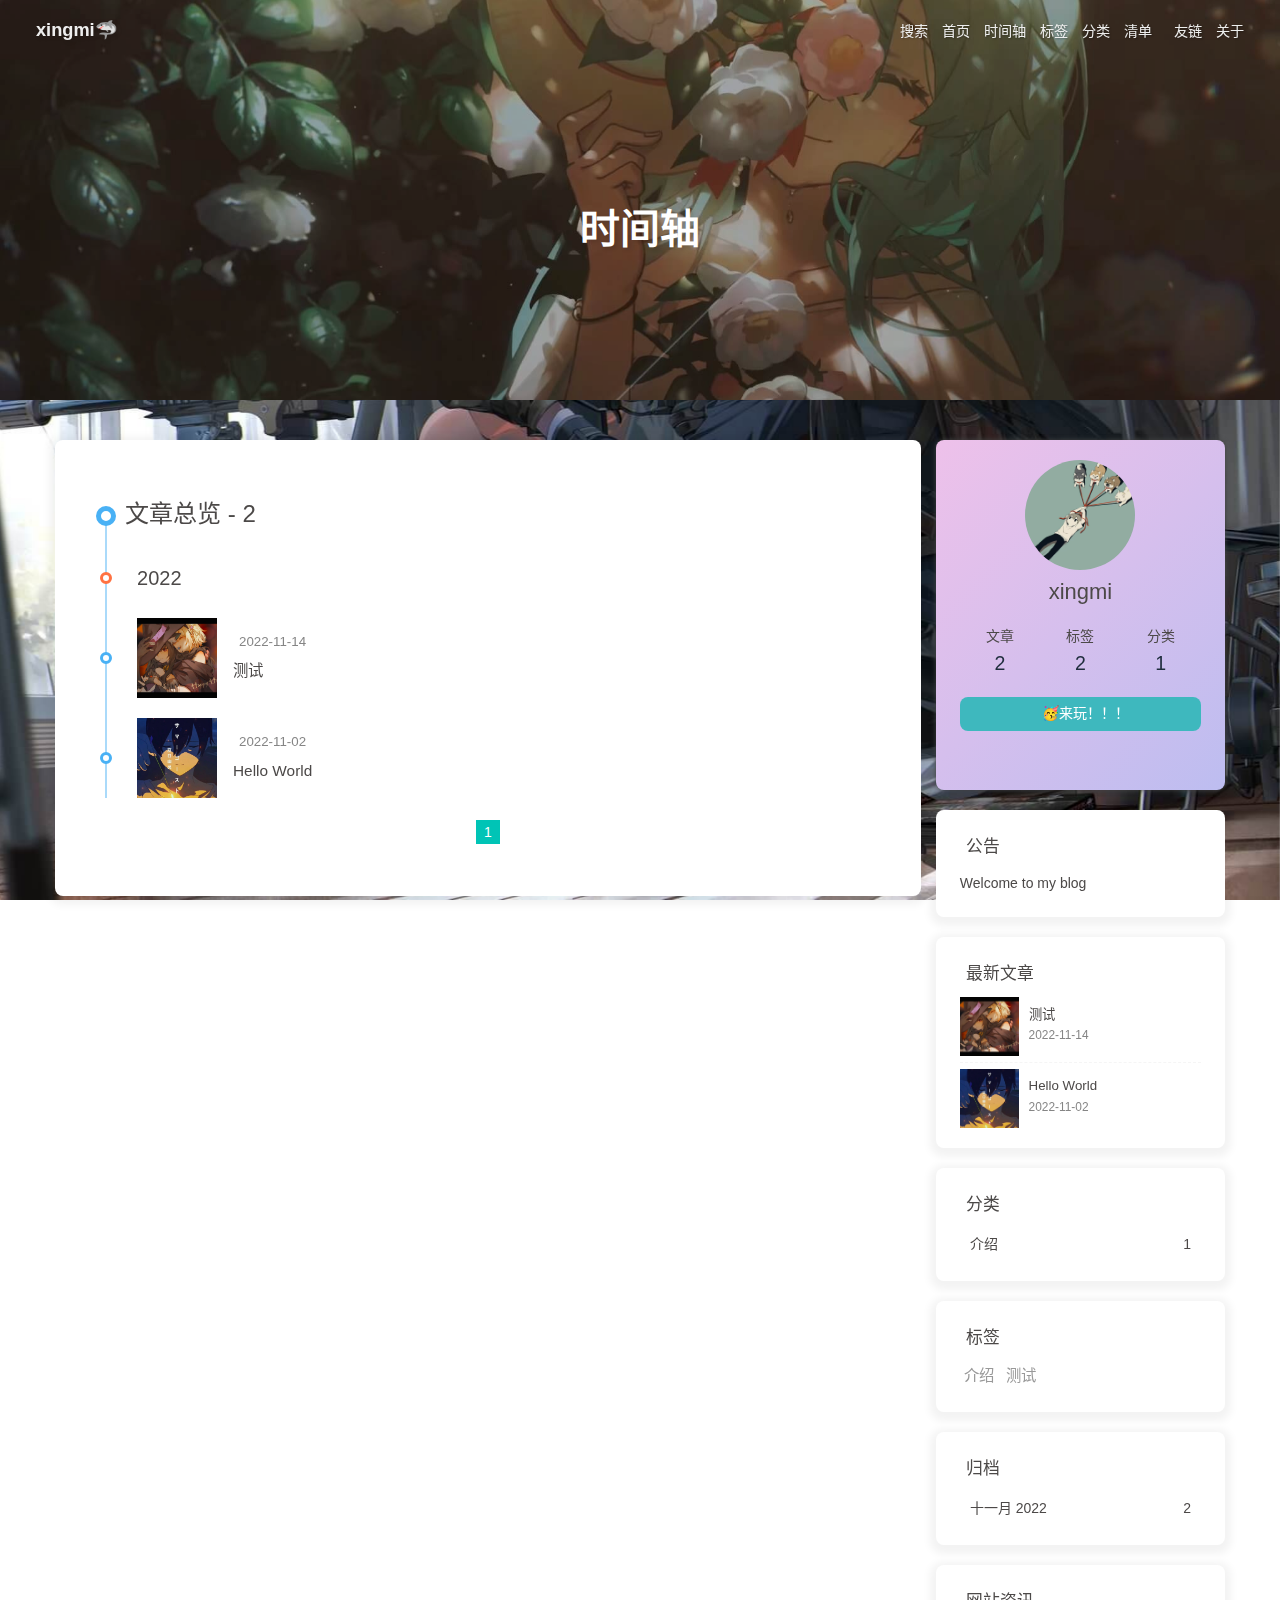
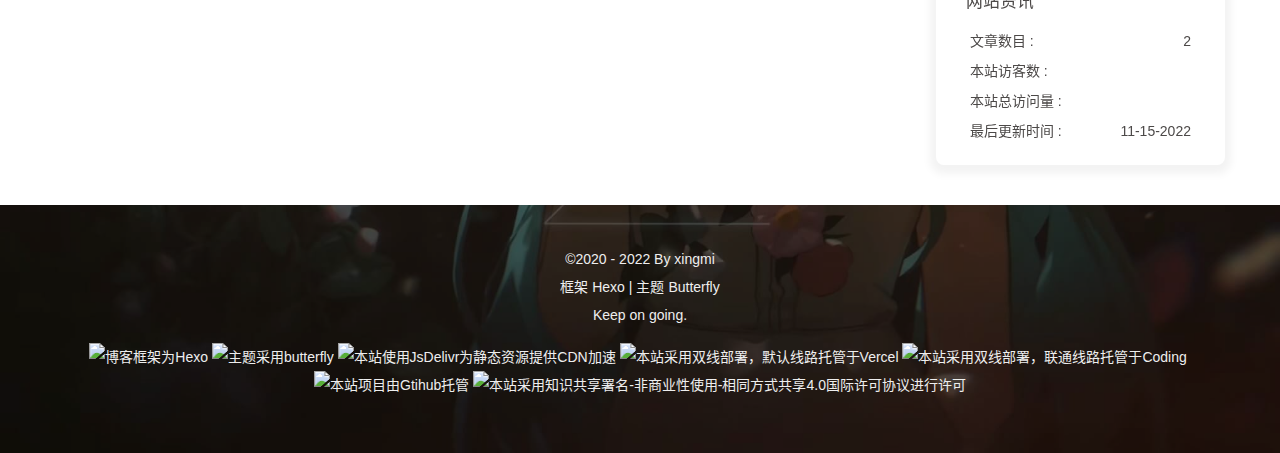
==== commit cfea01a1: "Site updated: 2022-11-15 23:49:14" ====
--- a/archives/index.html
+++ b/archives/index.html
@@ -1 +1 @@
-<!DOCTYPE html><html lang="zh-CN" data-theme="light"><head><meta charset="UTF-8"><meta http-equiv="X-UA-Compatible" content="IE=edge"><meta name="viewport" content="width=device-width,initial-scale=1,maximum-scale=1,user-scalable=no"><title>时间轴 | xingmi🦈</title><meta name="author" content="xingmi"><meta name="copyright" content="xingmi"><meta name="format-detection" content="telephone=no"><meta name="theme-color" content="#ffffff"><meta property="og:type" content="website"><meta property="og:title" content="时间轴"><meta property="og:url" content="http://www.hoximi.cn/archives/index.html"><meta property="og:site_name" content="xingmi🦈"><meta property="og:locale" content="zh_CN"><meta property="og:image" content="http://www.hoximi.cn/img/avatar.jpg"><meta property="article:author" content="xingmi"><meta name="twitter:card" content="summary"><meta name="twitter:image" content="http://www.hoximi.cn/img/avatar.jpg"><link rel="shortcut icon" href="/img/favicon.png"><link rel="canonical" href="http://www.hoximi.cn/archives/"><link rel="preconnect" href="//cdn.jsdelivr.net"><link rel="preconnect" href="//busuanzi.ibruce.info"><link rel="stylesheet" href="/css/index.css"><link rel="stylesheet" href="https://cdn.jsdelivr.net/npm/@fortawesome/fontawesome-free/css/all.min.css" media="print" onload='this.media="all"'><link rel="stylesheet" href="https://cdn.jsdelivr.net/npm/@fancyapps/ui/dist/fancybox.min.css" media="print" onload='this.media="all"'><script>const GLOBAL_CONFIG={root:"/",algolia:void 0,localSearch:{path:"/search.xml",preload:!1,languages:{hits_empty:"找不到您查询的内容：${query}"}},translate:{defaultEncoding:2,translateDelay:0,msgToTraditionalChinese:"繁",msgToSimplifiedChinese:"简"},noticeOutdate:void 0,highlight:{plugin:"highlighjs",highlightCopy:!0,highlightLang:!0,highlightHeightLimit:!1},copy:{success:"复制成功",error:"复制错误",noSupport:"浏览器不支持"},relativeDate:{homepage:!1,post:!1},runtime:"",date_suffix:{just:"刚刚",min:"分钟前",hour:"小时前",day:"天前",month:"个月前"},copyright:void 0,lightbox:"fancybox",Snackbar:void 0,source:{justifiedGallery:{js:"https://cdn.jsdelivr.net/npm/flickr-justified-gallery/dist/fjGallery.min.js",css:"https://cdn.jsdelivr.net/npm/flickr-justified-gallery/dist/fjGallery.min.css"}},isPhotoFigcaption:!1,islazyload:!1,isAnchor:!1}</script><script id="config-diff">var GLOBAL_CONFIG_SITE={title:"时间轴",isPost:!1,isHome:!1,isHighlightShrink:!1,isToc:!1,postUpdate:"2022-11-14 22:49:27"}</script><noscript><style>#nav{opacity:1}.justified-gallery img{opacity:1}#post-meta time,#recent-posts time{display:inline!important}</style></noscript><script>(e=>{e.saveToLocal={set:function(e,t,o){if(0===o)return;const a=864e5*o,c={value:t,expiry:(new Date).getTime()+a};localStorage.setItem(e,JSON.stringify(c))},get:function(e){const t=localStorage.getItem(e);if(!t)return;const o=JSON.parse(t);if(!((new Date).getTime()>o.expiry))return o.value;localStorage.removeItem(e)}},e.getScript=e=>new Promise(((t,o)=>{const a=document.createElement("script");a.src=e,a.async=!0,a.onerror=o,a.onload=a.onreadystatechange=function(){const e=this.readyState;e&&"loaded"!==e&&"complete"!==e||(a.onload=a.onreadystatechange=null,t())},document.head.appendChild(a)})),e.activateDarkMode=function(){document.documentElement.setAttribute("data-theme","dark"),null!==document.querySelector('meta[name="theme-color"]')&&document.querySelector('meta[name="theme-color"]').setAttribute("content","#0d0d0d")},e.activateLightMode=function(){document.documentElement.setAttribute("data-theme","light"),null!==document.querySelector('meta[name="theme-color"]')&&document.querySelector('meta[name="theme-color"]').setAttribute("content","#ffffff")};const t=saveToLocal.get("theme"),o=window.matchMedia("(prefers-color-scheme: dark)").matches,a=window.matchMedia("(prefers-color-scheme: light)").matches,c=window.matchMedia("(prefers-color-scheme: no-preference)").matches,n=!o&&!a&&!c;if(void 0===t){if(a)activateLightMode();else if(o)activateDarkMode();else if(c||n){const e=(new Date).getHours();e<=6||e>=18?activateDarkMode():activateLightMode()}window.matchMedia("(prefers-color-scheme: dark)").addListener((function(e){void 0===saveToLocal.get("theme")&&(e.matches?activateDarkMode():activateLightMode())}))}else"light"===t?activateLightMode():activateDarkMode();const i=saveToLocal.get("aside-status");void 0!==i&&("hide"===i?document.documentElement.classList.add("hide-aside"):document.documentElement.classList.remove("hide-aside"));/iPad|iPhone|iPod|Macintosh/.test(navigator.userAgent)&&document.documentElement.classList.add("apple")})(window)</script><link rel="stylesheet" href="/css/custom.css" media="defer" onload='this.media="all"'><link rel="stylesheet" href="/css/rightMenu.css"><link rel="stylesheet" href="https://npm.elemecdn.com/hexo-butterfly-categories-card@1.0.0/lib/categorybar.css"><link rel="stylesheet" href="https://cdn.jsdelivr.net/gh/Zfour/Butterfly-double-row-display@1.00/cardlistpost.min.css"><style>#recent-posts>.recent-post-item>.recent-post-info>.article-meta-wrap>.tags:before{content:"\A";white-space:pre}#recent-posts>.recent-post-item>.recent-post-info>.article-meta-wrap>.tags>.article-meta__separator{display:none}</style><link rel="stylesheet" href="https://npm.elemecdn.com/hexo-butterfly-wowjs/lib/animate.min.css" media="print" onload='this.media="screen"'><link rel="stylesheet" href="https://npm.elemecdn.com/hexo-butterfly-swiper/lib/swiper.min.css" media="print" onload='this.media="all"'><link rel="stylesheet" href="https://npm.elemecdn.com/hexo-butterfly-swiper/lib/swiperstyle.css" media="print" onload='this.media="all"'><meta name="generator" content="Hexo 6.3.0"></head><body><div id="loading-box"><div class="loading-left-bg"></div><div class="loading-right-bg"></div><div class="spinner-box"><div class="configure-border-1"><div class="configure-core"></div></div><div class="configure-border-2"><div class="configure-core"></div></div><div class="loading-word">加载中...</div></div></div><script>const preloader={endLoading:()=>{document.body.style.overflow="auto",document.getElementById("loading-box").classList.add("loaded")},initLoading:()=>{document.body.style.overflow="",document.getElementById("loading-box").classList.remove("loaded")}};window.addEventListener("load",(()=>{preloader.endLoading()}))</script><div id="web_bg"></div><div id="sidebar"><div id="menu-mask"></div><div id="sidebar-menus"><div class="avatar-img is-center"><img src="/img/avatar.jpg" onerror='onerror=null,src="/img/friend_404.gif"' alt="avatar"></div><div class="sidebar-site-data site-data is-center"><a href="/archives/"><div class="headline">文章</div><div class="length-num">2</div></a><a href="/tags/"><div class="headline">标签</div><div class="length-num">2</div></a><a href="/categories/"><div class="headline">分类</div><div class="length-num">1</div></a></div><hr><div class="menus_items"><div class="menus_item"><a class="site-page" href="/"><i class="fa-fw fas fa-home"></i> <span>首页</span></a></div><div class="menus_item"><a class="site-page" href="/archives/"><i class="fa-fw fas fa-archive"></i> <span>时间轴</span></a></div><div class="menus_item"><a class="site-page" href="/tags/"><i class="fa-fw fas fa-tags"></i> <span>标签</span></a></div><div class="menus_item"><a class="site-page" href="/categories/"><i class="fa-fw fas fa-folder-open"></i> <span>分类</span></a></div><div class="menus_item"><a class="site-page group" href="javascript:void(0);"><i class="fa-fw fas fa-list"></i> <span>清单</span><i class="fas fa-chevron-down"></i></a><ul class="menus_item_child"><li><a class="site-page child" href="/music/"><i class="fa-fw fas fa-music"></i> <span>音乐</span></a></li><li><a class="site-page child" href="/movies/"><i class="fa-fw fas fa-video"></i> <span>电影</span></a></li></ul></div><div class="menus_item"><a class="site-page" href="/link/"><i class="fa-fw fas fa-link"></i> <span>友链</span></a></div><div class="menus_item"><a class="site-page" href="/about/"><i class="fa-fw fas fa-heart"></i> <span>关于</span></a></div></div></div></div><div class="page" id="body-wrap"><header class="not-home-page" id="page-header" style="background-image:url('/img/archive.jpg')"><nav id="nav"><span id="blog_name"><a id="site-name" href="/">xingmi🦈</a></span><div id="menus"><div id="search-button"><a class="site-page social-icon search"><i class="fas fa-search fa-fw"></i> <span>搜索</span></a></div><div class="menus_items"><div class="menus_item"><a class="site-page" href="/"><i class="fa-fw fas fa-home"></i> <span>首页</span></a></div><div class="menus_item"><a class="site-page" href="/archives/"><i class="fa-fw fas fa-archive"></i> <span>时间轴</span></a></div><div class="menus_item"><a class="site-page" href="/tags/"><i class="fa-fw fas fa-tags"></i> <span>标签</span></a></div><div class="menus_item"><a class="site-page" href="/categories/"><i class="fa-fw fas fa-folder-open"></i> <span>分类</span></a></div><div class="menus_item"><a class="site-page group" href="javascript:void(0);"><i class="fa-fw fas fa-list"></i> <span>清单</span><i class="fas fa-chevron-down"></i></a><ul class="menus_item_child"><li><a class="site-page child" href="/music/"><i class="fa-fw fas fa-music"></i> <span>音乐</span></a></li><li><a class="site-page child" href="/movies/"><i class="fa-fw fas fa-video"></i> <span>电影</span></a></li></ul></div><div class="menus_item"><a class="site-page" href="/link/"><i class="fa-fw fas fa-link"></i> <span>友链</span></a></div><div class="menus_item"><a class="site-page" href="/about/"><i class="fa-fw fas fa-heart"></i> <span>关于</span></a></div></div><div id="toggle-menu"><a class="site-page"><i class="fas fa-bars fa-fw"></i></a></div></div></nav><div id="page-site-info"><h1 id="site-title">时间轴</h1></div></header><main class="layout" id="content-inner"><div id="archive"><div class="article-sort-title">文章总览 - 2</div><div class="article-sort"><div class="article-sort-item year">2022</div><div class="article-sort-item"><a class="article-sort-item-img" href="/2022/11/14/%E2%80%9D%E6%B5%8B%E8%AF%95%E2%80%9C/" title="测试"><img src="/img/tag.jpg" alt="测试" onerror='this.onerror=null,this.src="/img/404.jpg"'></a><div class="article-sort-item-info"><div class="article-sort-item-time"><i class="far fa-calendar-alt"></i><time class="post-meta-date-created" datetime="2022-11-14T11:50:48.000Z" title="发表于 2022-11-14 19:50:48">2022-11-14</time></div><a class="article-sort-item-title" href="/2022/11/14/%E2%80%9D%E6%B5%8B%E8%AF%95%E2%80%9C/" title="测试">测试</a></div></div><div class="article-sort-item"><a class="article-sort-item-img" href="/2022/11/02/hello-world/" title="Hello World"><img src="/img/default.jpg" alt="Hello World" onerror='this.onerror=null,this.src="/img/404.jpg"'></a><div class="article-sort-item-info"><div class="article-sort-item-time"><i class="far fa-calendar-alt"></i><time class="post-meta-date-created" datetime="2022-11-02T11:09:13.712Z" title="发表于 2022-11-02 19:09:13">2022-11-02</time></div><a class="article-sort-item-title" href="/2022/11/02/hello-world/" title="Hello World">Hello World</a></div></div></div><nav id="pagination"><div class="pagination"><span class="page-number current">1</span></div></nav></div><div class="aside-content" id="aside-content"><div class="card-widget card-info"><div class="is-center"><div class="avatar-img"><img src="/img/avatar.jpg" onerror='this.onerror=null,this.src="/img/friend_404.gif"' alt="avatar"></div><div class="author-info__name">xingmi</div><div class="author-info__description"></div></div><div class="card-info-data site-data is-center"><a href="/archives/"><div class="headline">文章</div><div class="length-num">2</div></a><a href="/tags/"><div class="headline">标签</div><div class="length-num">2</div></a><a href="/categories/"><div class="headline">分类</div><div class="length-num">1</div></a></div><a id="card-info-btn" target="_blank" rel="noopener" href="https://github.com/sky233"><i></i><span>🥳来玩！！！</span></a><div class="card-info-social-icons is-center"><a class="social-icon" href="https://github.com/sky233" target="_blank" title="Github"><i class="fab fa-github"></i></a></div></div><div class="card-widget card-announcement"><div class="item-headline"><i class="fas fa-bullhorn fa-shake"></i><span>公告</span></div><div class="announcement_content">Welcome to my blog</div></div><div class="sticky_layout"><div class="card-widget card-recent-post"><div class="item-headline"><i class="fas fa-history"></i><span>最新文章</span></div><div class="aside-list"><div class="aside-list-item"><a class="thumbnail" href="/2022/11/14/%E2%80%9D%E6%B5%8B%E8%AF%95%E2%80%9C/" title="测试"><img src="/img/tag.jpg" onerror='this.onerror=null,this.src="/img/404.jpg"' alt="测试"></a><div class="content"><a class="title" href="/2022/11/14/%E2%80%9D%E6%B5%8B%E8%AF%95%E2%80%9C/" title="测试">测试</a><time datetime="2022-11-14T11:50:48.000Z" title="发表于 2022-11-14 19:50:48">2022-11-14</time></div></div><div class="aside-list-item"><a class="thumbnail" href="/2022/11/02/hello-world/" title="Hello World"><img src="/img/default.jpg" onerror='this.onerror=null,this.src="/img/404.jpg"' alt="Hello World"></a><div class="content"><a class="title" href="/2022/11/02/hello-world/" title="Hello World">Hello World</a><time datetime="2022-11-02T11:09:13.712Z" title="发表于 2022-11-02 19:09:13">2022-11-02</time></div></div></div></div><div class="card-widget card-categories"><div class="item-headline"><i class="fas fa-folder-open"></i> <span>分类</span></div><ul class="card-category-list" id="aside-cat-list"><li class="card-category-list-item"><a class="card-category-list-link" href="/categories/%E4%BB%8B%E7%BB%8D/"><span class="card-category-list-name">介绍</span><span class="card-category-list-count">1</span></a></li></ul></div><div class="card-widget card-tags"><div class="item-headline"><i class="fas fa-tags"></i><span>标签</span></div><div class="card-tag-cloud"><a href="/tags/%E4%BB%8B%E7%BB%8D/" style="font-size:1.1em;color:#999">介绍</a> <a href="/tags/%E6%B5%8B%E8%AF%95/" style="font-size:1.1em;color:#999">测试</a></div></div><div class="card-widget card-archives"><div class="item-headline"><i class="fas fa-archive"></i><span>归档</span></div><ul class="card-archive-list"><li class="card-archive-list-item"><a class="card-archive-list-link" href="/archives/2022/11/"><span class="card-archive-list-date">十一月 2022</span><span class="card-archive-list-count">2</span></a></li></ul></div><div class="card-widget card-webinfo"><div class="item-headline"><i class="fas fa-chart-line"></i><span>网站资讯</span></div><div class="webinfo"><div class="webinfo-item"><div class="item-name">文章数目 :</div><div class="item-count">2</div></div><div class="webinfo-item"><div class="item-name">本站访客数 :</div><div class="item-count" id="busuanzi_value_site_uv"><i class="fa-solid fa-spinner fa-spin"></i></div></div><div class="webinfo-item"><div class="item-name">本站总访问量 :</div><div class="item-count" id="busuanzi_value_site_pv"><i class="fa-solid fa-spinner fa-spin"></i></div></div><div class="webinfo-item"><div class="item-name">最后更新时间 :</div><div class="item-count" id="last-push-date" data-lastpushdate="2022-11-14T14:49:27.867Z"><i class="fa-solid fa-spinner fa-spin"></i></div></div></div></div></div></div></main><footer id="footer" style="background-image:url('/img/archive.jpg')"><div id="footer-wrap"><div class="copyright">&copy;2020 - 2022 By xingmi</div><div class="framework-info"><span>框架</span> <a target="_blank" rel="noopener" href="https://hexo.io">Hexo</a><span class="footer-separator">|</span><span>主题</span> <a target="_blank" rel="noopener" href="https://github.com/jerryc127/hexo-theme-butterfly">Butterfly</a></div><div class="footer_custom_text">Keep on going.<p><a target="_blank" href="https://hexo.io/"><img src="https://img.shields.io/badge/Frame-Hexo-blue?style=flat&logo=hexo" title="博客框架为Hexo"></a>&nbsp;<a target="_blank" href="https://butterfly.js.org/"><img src="https://img.shields.io/badge/Theme-Butterfly-6513df?style=flat&logo=bitdefender" title="主题采用butterfly"></a>&nbsp;<a target="_blank" href="https://www.jsdelivr.com/"><img src="https://img.shields.io/badge/CDN-jsDelivr-orange?style=flat&logo=jsDelivr" title="本站使用JsDelivr为静态资源提供CDN加速"></a>&nbsp;<a target="_blank" href="https://vercel.com/"><img src="https://img.shields.io/badge/Hosted-Vervel-brightgreen?style=flat&logo=Vercel" title="本站采用双线部署，默认线路托管于Vercel"></a>&nbsp;<a target="_blank" href="https://vercel.com/"><img src="https://img.shields.io/badge/Hosted-Coding-0cedbe?style=flat&logo=Codio" title="本站采用双线部署，联通线路托管于Coding"></a>&nbsp;<a target="_blank" href="https://github.com/"><img src="https://img.shields.io/badge/Source-Github-d021d6?style=flat&logo=GitHub" title="本站项目由Gtihub托管"></a>&nbsp;<a target="_blank" href="http://creativecommons.org/licenses/by-nc-sa/4.0/"><img src="https://img.shields.io/badge/Copyright-BY--NC--SA%204.0-d42328?style=flat&logo=Claris" title="本站采用知识共享署名-非商业性使用-相同方式共享4.0国际许可协议进行许可"></a></p></div></div></footer></div><div id="rightside"><div id="rightside-config-hide"><button id="translateLink" type="button" title="简繁转换">繁</button><button id="darkmode" type="button" title="浅色和深色模式转换"><i class="fas fa-adjust"></i></button><button id="hide-aside-btn" type="button" title="单栏和双栏切换"><i class="fas fa-arrows-alt-h"></i></button></div><div id="rightside-config-show"><button id="rightside_config" type="button" title="设置"><i class="fas fa-cog fa-spin"></i></button><button id="go-up" type="button" title="回到顶部"><i class="fas fa-arrow-up"></i></button></div></div><div id="local-search"><div class="search-dialog"><nav class="search-nav"><span class="search-dialog-title">搜索</span><span id="loading-status"></span><button class="search-close-button"><i class="fas fa-times"></i></button></nav><div class="is-center" id="loading-database"><i class="fas fa-spinner fa-pulse"></i> <span>数据库加载中</span></div><div class="search-wrap"><div id="local-search-input"><div class="local-search-box"><input class="local-search-box--input" placeholder="搜索文章" type="text"></div></div><hr><div id="local-search-results"></div></div></div><div id="search-mask"></div></div><div id="rightMenu"><div class="rightMenu-group rightMenu-small"><div class="rightMenu-item" id="menu-backward"><i class="fa-solid fa-arrow-left"></i></div><div class="rightMenu-item" id="menu-forward"><i class="fa-solid fa-arrow-right"></i></div><div class="rightMenu-item" id="menu-refresh"><i class="fa-solid fa-arrow-rotate-right"></i></div><div class="rightMenu-item" id="menu-home"><i class="fa-solid fa-house"></i></div></div><div class="rightMenu-group rightMenu-line rightMenuOther"><a class="rightMenu-item menu-link" href="/archives/"><i class="fa-solid fa-archive"></i><span>文章归档</span></a><a class="rightMenu-item menu-link" href="/categories/"><i class="fa-solid fa-folder-open"></i><span>文章分类</span></a><a class="rightMenu-item menu-link" href="/tags/"><i class="fa-solid fa-tags"></i><span>文章标签</span></a></div><div class="rightMenu-group rightMenu-line rightMenuNormal"><a class="rightMenu-item menu-link" id="menu-radompage" href="/random/index.html"><i class="fa-solid fa-shoe-prints"></i><span>随便逛逛</span></a><div class="rightMenu-item" id="menu-translate"><i class="fa-solid fa-earth-asia"></i><span>繁简切换</span></div><div class="rightMenu-item" id="menu-darkmode"><i class="fa-solid fa-moon"></i><span>切换模式</span></div></div></div><div id="rightmenu-mask"></div><div><script src="/js/utils.js"></script><script src="/js/main.js"></script><script src="/js/tw_cn.js"></script><script src="https://cdn.jsdelivr.net/npm/@fancyapps/ui/dist/fancybox.umd.min.js"></script><script src="/js/search/local-search.js"></script><div class="js-pjax"></div><script defer src="/js/light.js"></script><script defer src="https://npm.elemecdn.com/jquery@latest/dist/jquery.min.js"></script><script defer data-pjax src="/js/rightMenu.js"></script><script src="https://cdn.jsdelivr.net/npm/butterfly-extsrc/dist/activate-power-mode.min.js"></script><script>POWERMODE.colorful=!0,POWERMODE.shake=!1,POWERMODE.mobile=!1,document.body.addEventListener("input",POWERMODE)</script><script id="click-heart" src="https://cdn.jsdelivr.net/npm/butterfly-extsrc/dist/click-heart.min.js" async mobile="true"></script><script src="//code.tidio.co/1slvmtieyw1qpi7j1su9sk3aglqo4xjx.js" async></script><script async data-pjax src="//busuanzi.ibruce.info/busuanzi/2.3/busuanzi.pure.mini.js"></script></div><script data-pjax>function butterfly_categories_card_injector_config(){var t=document.getElementById("recent-posts");console.log("已挂载butterfly_categories_card"),t.insertAdjacentHTML("afterbegin",'<style>li.categoryBar-list-item{width:32.3%;}.categoryBar-list{max-height: 190px;overflow:auto;}.categoryBar-list::-webkit-scrollbar{width:0!important}@media screen and (max-width: 650px){.categoryBar-list{max-height: 160px;}}</style><div class="recent-post-item" style="height:auto;width:100%;padding:0px;"><div id="categoryBar"><ul class="categoryBar-list"><li class="categoryBar-list-item" style="background:url(/img/tag.jpg);"> <a class="categoryBar-list-link" href="categories/介绍/">介绍</a><span class="categoryBar-list-count">1</span><span class="categoryBar-list-descr">介绍</span></li></ul></div></div>')}document.getElementById("recent-posts")&&"/"===location.pathname&&butterfly_categories_card_injector_config()</script><div class="js-pjax"><script async>for(var arr=document.getElementsByClassName("recent-post-item"),i=0;i<arr.length;i++)arr[i].classList.add("wow"),arr[i].classList.add("animate__zoomIn"),arr[i].setAttribute("data-wow-duration","2s"),arr[i].setAttribute("data-wow-delay","1s"),arr[i].setAttribute("data-wow-offset","100"),arr[i].setAttribute("data-wow-iteration","2")</script><script async>for(var arr=document.getElementsByClassName("card-widget"),i=0;i<arr.length;i++)arr[i].classList.add("wow"),arr[i].classList.add("animate__zoomIn"),arr[i].setAttribute("data-wow-duration",""),arr[i].setAttribute("data-wow-delay",""),arr[i].setAttribute("data-wow-offset",""),arr[i].setAttribute("data-wow-iteration","")</script></div><script defer src="https://npm.elemecdn.com/hexo-butterfly-wowjs/lib/wow.min.js"></script><script defer src="https://npm.elemecdn.com/hexo-butterfly-wowjs/lib/wow_init.js"></script><script data-pjax>function butterfly_swiper_injector_config(){var i=document.getElementById("recent-posts");console.log("已挂载butterfly_swiper"),i.insertAdjacentHTML("afterbegin",'<div class="recent-post-item" style="height: auto;width: 100%"><div class="blog-slider swiper-container-fade swiper-container-horizontal" id="swiper_container"><div class="blog-slider__wrp swiper-wrapper" style="transition-duration: 0ms;"><div class="blog-slider__item swiper-slide" style="width: 750px; opacity: 1; transform: translate3d(0px, 0px, 0px); transition-duration: 0ms;"><a class="blog-slider__img" href="2022/11/02/hello-world/" alt=""><img width="48" height="48" src="/img/default.jpg" alt="" onerror="this.src=https://unpkg.zhimg.com/akilar-candyassets/image/loading.gif; this.onerror = null;"/></a><div class="blog-slider__content"><span class="blog-slider__code">2022-11-02</span><a class="blog-slider__title" href="2022/11/02/hello-world/" alt="">Hello World</a><div class="blog-slider__text">Hello World</div><a class="blog-slider__button" href="2022/11/02/hello-world/" alt="">详情   </a></div></div><div class="blog-slider__item swiper-slide" style="width: 750px; opacity: 1; transform: translate3d(0px, 0px, 0px); transition-duration: 0ms;"><a class="blog-slider__img" href="2022/11/14/”测试“/" alt=""><img width="48" height="48" src="/img/tag.jpg" alt="" onerror="this.src=https://unpkg.zhimg.com/akilar-candyassets/image/loading.gif; this.onerror = null;"/></a><div class="blog-slider__content"><span class="blog-slider__code">2022-11-14</span><a class="blog-slider__title" href="2022/11/14/”测试“/" alt="">测试</a><div class="blog-slider__text">测试</div><a class="blog-slider__button" href="2022/11/14/”测试“/" alt="">详情   </a></div></div></div><div class="blog-slider__pagination swiper-pagination-clickable swiper-pagination-bullets"></div></div></div>')}for(var elist="undefined".split(","),cpage=location.pathname,epage="/",flag=0,i=0;i<elist.length;i++)cpage.includes(elist[i])&&flag++;("all"===epage&&0==flag||epage===cpage)&&butterfly_swiper_injector_config()</script><script defer src="https://npm.elemecdn.com/hexo-butterfly-swiper/lib/swiper.min.js"></script><script defer data-pjax src="https://npm.elemecdn.com/hexo-butterfly-swiper/lib/swiper_init.js"></script></body></html>+<!DOCTYPE html><html lang="zh-CN" data-theme="light"><head><meta charset="UTF-8"><meta http-equiv="X-UA-Compatible" content="IE=edge"><meta name="viewport" content="width=device-width,initial-scale=1,maximum-scale=1,user-scalable=no"><title>时间轴 | xingmi🦈</title><meta name="author" content="xingmi"><meta name="copyright" content="xingmi"><meta name="format-detection" content="telephone=no"><meta name="theme-color" content="#ffffff"><meta property="og:type" content="website"><meta property="og:title" content="时间轴"><meta property="og:url" content="http://www.hoximi.cn/archives/index.html"><meta property="og:site_name" content="xingmi🦈"><meta property="og:locale" content="zh_CN"><meta property="og:image" content="http://www.hoximi.cn/img/avatar.jpg"><meta property="article:author" content="xingmi"><meta name="twitter:card" content="summary"><meta name="twitter:image" content="http://www.hoximi.cn/img/avatar.jpg"><link rel="shortcut icon" href="/img/favicon.png"><link rel="canonical" href="http://www.hoximi.cn/archives/"><link rel="preconnect" href="//cdn.jsdelivr.net"><link rel="preconnect" href="//busuanzi.ibruce.info"><link rel="stylesheet" href="/css/index.css"><link rel="stylesheet" href="https://cdn.jsdelivr.net/npm/@fortawesome/fontawesome-free/css/all.min.css" media="print" onload='this.media="all"'><link rel="stylesheet" href="https://cdn.jsdelivr.net/npm/@fancyapps/ui/dist/fancybox.min.css" media="print" onload='this.media="all"'><script>const GLOBAL_CONFIG={root:"/",algolia:void 0,localSearch:{path:"/search.xml",preload:!1,languages:{hits_empty:"找不到您查询的内容：${query}"}},translate:{defaultEncoding:2,translateDelay:0,msgToTraditionalChinese:"繁",msgToSimplifiedChinese:"简"},noticeOutdate:void 0,highlight:{plugin:"highlighjs",highlightCopy:!0,highlightLang:!0,highlightHeightLimit:!1},copy:{success:"复制成功",error:"复制错误",noSupport:"浏览器不支持"},relativeDate:{homepage:!1,post:!1},runtime:"",date_suffix:{just:"刚刚",min:"分钟前",hour:"小时前",day:"天前",month:"个月前"},copyright:void 0,lightbox:"fancybox",Snackbar:void 0,source:{justifiedGallery:{js:"https://cdn.jsdelivr.net/npm/flickr-justified-gallery/dist/fjGallery.min.js",css:"https://cdn.jsdelivr.net/npm/flickr-justified-gallery/dist/fjGallery.min.css"}},isPhotoFigcaption:!1,islazyload:!1,isAnchor:!1}</script><script id="config-diff">var GLOBAL_CONFIG_SITE={title:"时间轴",isPost:!1,isHome:!1,isHighlightShrink:!1,isToc:!1,postUpdate:"2022-11-15 23:48:09"}</script><noscript><style>#nav{opacity:1}.justified-gallery img{opacity:1}#post-meta time,#recent-posts time{display:inline!important}</style></noscript><script>(e=>{e.saveToLocal={set:function(e,t,o){if(0===o)return;const a=864e5*o,c={value:t,expiry:(new Date).getTime()+a};localStorage.setItem(e,JSON.stringify(c))},get:function(e){const t=localStorage.getItem(e);if(!t)return;const o=JSON.parse(t);if(!((new Date).getTime()>o.expiry))return o.value;localStorage.removeItem(e)}},e.getScript=e=>new Promise(((t,o)=>{const a=document.createElement("script");a.src=e,a.async=!0,a.onerror=o,a.onload=a.onreadystatechange=function(){const e=this.readyState;e&&"loaded"!==e&&"complete"!==e||(a.onload=a.onreadystatechange=null,t())},document.head.appendChild(a)})),e.activateDarkMode=function(){document.documentElement.setAttribute("data-theme","dark"),null!==document.querySelector('meta[name="theme-color"]')&&document.querySelector('meta[name="theme-color"]').setAttribute("content","#0d0d0d")},e.activateLightMode=function(){document.documentElement.setAttribute("data-theme","light"),null!==document.querySelector('meta[name="theme-color"]')&&document.querySelector('meta[name="theme-color"]').setAttribute("content","#ffffff")};const t=saveToLocal.get("theme"),o=window.matchMedia("(prefers-color-scheme: dark)").matches,a=window.matchMedia("(prefers-color-scheme: light)").matches,c=window.matchMedia("(prefers-color-scheme: no-preference)").matches,n=!o&&!a&&!c;if(void 0===t){if(a)activateLightMode();else if(o)activateDarkMode();else if(c||n){const e=(new Date).getHours();e<=6||e>=18?activateDarkMode():activateLightMode()}window.matchMedia("(prefers-color-scheme: dark)").addListener((function(e){void 0===saveToLocal.get("theme")&&(e.matches?activateDarkMode():activateLightMode())}))}else"light"===t?activateLightMode():activateDarkMode();const i=saveToLocal.get("aside-status");void 0!==i&&("hide"===i?document.documentElement.classList.add("hide-aside"):document.documentElement.classList.remove("hide-aside"));/iPad|iPhone|iPod|Macintosh/.test(navigator.userAgent)&&document.documentElement.classList.add("apple")})(window)</script><link rel="stylesheet" href="/css/custom.css" media="defer" onload='this.media="all"'><link rel="stylesheet" href="/css/rightMenu.css"><link rel="stylesheet" href="https://npm.elemecdn.com/hexo-butterfly-swiper/lib/swiper.min.css" media="print" onload='this.media="all"'><link rel="stylesheet" href="https://npm.elemecdn.com/hexo-butterfly-swiper/lib/swiperstyle.css" media="print" onload='this.media="all"'><link rel="stylesheet" href="https://cdn.jsdelivr.net/gh/Zfour/Butterfly-double-row-display@1.00/cardlistpost.min.css"><style>#recent-posts>.recent-post-item>.recent-post-info>.article-meta-wrap>.tags:before{content:"\A";white-space:pre}#recent-posts>.recent-post-item>.recent-post-info>.article-meta-wrap>.tags>.article-meta__separator{display:none}</style><link rel="stylesheet" href="https://npm.elemecdn.com/hexo-butterfly-categories-card@1.0.0/lib/categorybar.css"><link rel="stylesheet" href="https://npm.elemecdn.com/hexo-butterfly-wowjs/lib/animate.min.css" media="print" onload='this.media="screen"'><meta name="generator" content="Hexo 6.3.0"></head><body><div id="loading-box"><div class="loading-left-bg"></div><div class="loading-right-bg"></div><div class="spinner-box"><div class="configure-border-1"><div class="configure-core"></div></div><div class="configure-border-2"><div class="configure-core"></div></div><div class="loading-word">加载中...</div></div></div><script>const preloader={endLoading:()=>{document.body.style.overflow="auto",document.getElementById("loading-box").classList.add("loaded")},initLoading:()=>{document.body.style.overflow="",document.getElementById("loading-box").classList.remove("loaded")}};window.addEventListener("load",(()=>{preloader.endLoading()}))</script><div id="web_bg"></div><div id="sidebar"><div id="menu-mask"></div><div id="sidebar-menus"><div class="avatar-img is-center"><img src="/img/avatar.jpg" onerror='onerror=null,src="/img/friend_404.gif"' alt="avatar"></div><div class="sidebar-site-data site-data is-center"><a href="/archives/"><div class="headline">文章</div><div class="length-num">2</div></a><a href="/tags/"><div class="headline">标签</div><div class="length-num">2</div></a><a href="/categories/"><div class="headline">分类</div><div class="length-num">1</div></a></div><hr><div class="menus_items"><div class="menus_item"><a class="site-page" href="/"><i class="fa-fw fas fa-home"></i> <span>首页</span></a></div><div class="menus_item"><a class="site-page" href="/archives/"><i class="fa-fw fas fa-archive"></i> <span>时间轴</span></a></div><div class="menus_item"><a class="site-page" href="/tags/"><i class="fa-fw fas fa-tags"></i> <span>标签</span></a></div><div class="menus_item"><a class="site-page" href="/categories/"><i class="fa-fw fas fa-folder-open"></i> <span>分类</span></a></div><div class="menus_item"><a class="site-page group" href="javascript:void(0);"><i class="fa-fw fas fa-list"></i> <span>清单</span><i class="fas fa-chevron-down"></i></a><ul class="menus_item_child"><li><a class="site-page child" href="/music/"><i class="fa-fw fas fa-music"></i> <span>音乐</span></a></li><li><a class="site-page child" href="/movies/"><i class="fa-fw fas fa-video"></i> <span>电影</span></a></li></ul></div><div class="menus_item"><a class="site-page" href="/link/"><i class="fa-fw fas fa-link"></i> <span>友链</span></a></div><div class="menus_item"><a class="site-page" href="/about/"><i class="fa-fw fas fa-heart"></i> <span>关于</span></a></div></div></div></div><div class="page" id="body-wrap"><header class="not-home-page" id="page-header" style="background-image:url('/img/archive.jpg')"><nav id="nav"><span id="blog_name"><a id="site-name" href="/">xingmi🦈</a></span><div id="menus"><div id="search-button"><a class="site-page social-icon search"><i class="fas fa-search fa-fw"></i> <span>搜索</span></a></div><div class="menus_items"><div class="menus_item"><a class="site-page" href="/"><i class="fa-fw fas fa-home"></i> <span>首页</span></a></div><div class="menus_item"><a class="site-page" href="/archives/"><i class="fa-fw fas fa-archive"></i> <span>时间轴</span></a></div><div class="menus_item"><a class="site-page" href="/tags/"><i class="fa-fw fas fa-tags"></i> <span>标签</span></a></div><div class="menus_item"><a class="site-page" href="/categories/"><i class="fa-fw fas fa-folder-open"></i> <span>分类</span></a></div><div class="menus_item"><a class="site-page group" href="javascript:void(0);"><i class="fa-fw fas fa-list"></i> <span>清单</span><i class="fas fa-chevron-down"></i></a><ul class="menus_item_child"><li><a class="site-page child" href="/music/"><i class="fa-fw fas fa-music"></i> <span>音乐</span></a></li><li><a class="site-page child" href="/movies/"><i class="fa-fw fas fa-video"></i> <span>电影</span></a></li></ul></div><div class="menus_item"><a class="site-page" href="/link/"><i class="fa-fw fas fa-link"></i> <span>友链</span></a></div><div class="menus_item"><a class="site-page" href="/about/"><i class="fa-fw fas fa-heart"></i> <span>关于</span></a></div></div><div id="toggle-menu"><a class="site-page"><i class="fas fa-bars fa-fw"></i></a></div></div></nav><div id="page-site-info"><h1 id="site-title">时间轴</h1></div></header><main class="layout" id="content-inner"><div id="archive"><div class="article-sort-title">文章总览 - 2</div><div class="article-sort"><div class="article-sort-item year">2022</div><div class="article-sort-item"><a class="article-sort-item-img" href="/2022/11/14/%E2%80%9D%E6%B5%8B%E8%AF%95%E2%80%9C/" title="测试"><img src="/img/tag.jpg" alt="测试" onerror='this.onerror=null,this.src="/img/404.jpg"'></a><div class="article-sort-item-info"><div class="article-sort-item-time"><i class="far fa-calendar-alt"></i><time class="post-meta-date-created" datetime="2022-11-14T11:50:48.000Z" title="发表于 2022-11-14 19:50:48">2022-11-14</time></div><a class="article-sort-item-title" href="/2022/11/14/%E2%80%9D%E6%B5%8B%E8%AF%95%E2%80%9C/" title="测试">测试</a></div></div><div class="article-sort-item"><a class="article-sort-item-img" href="/2022/11/02/hello-world/" title="Hello World"><img src="/img/default.jpg" alt="Hello World" onerror='this.onerror=null,this.src="/img/404.jpg"'></a><div class="article-sort-item-info"><div class="article-sort-item-time"><i class="far fa-calendar-alt"></i><time class="post-meta-date-created" datetime="2022-11-02T11:09:13.712Z" title="发表于 2022-11-02 19:09:13">2022-11-02</time></div><a class="article-sort-item-title" href="/2022/11/02/hello-world/" title="Hello World">Hello World</a></div></div></div><nav id="pagination"><div class="pagination"><span class="page-number current">1</span></div></nav></div><div class="aside-content" id="aside-content"><div class="card-widget card-info"><div class="is-center"><div class="avatar-img"><img src="/img/avatar.jpg" onerror='this.onerror=null,this.src="/img/friend_404.gif"' alt="avatar"></div><div class="author-info__name">xingmi</div><div class="author-info__description"></div></div><div class="card-info-data site-data is-center"><a href="/archives/"><div class="headline">文章</div><div class="length-num">2</div></a><a href="/tags/"><div class="headline">标签</div><div class="length-num">2</div></a><a href="/categories/"><div class="headline">分类</div><div class="length-num">1</div></a></div><a id="card-info-btn" target="_blank" rel="noopener" href="https://github.com/sky233"><i></i><span>🥳来玩！！！</span></a><div class="card-info-social-icons is-center"><a class="social-icon" href="https://github.com/sky233" target="_blank" title="Github"><i class="fab fa-github"></i></a></div></div><div class="card-widget card-announcement"><div class="item-headline"><i class="fas fa-bullhorn fa-shake"></i><span>公告</span></div><div class="announcement_content">Welcome to my blog</div></div><div class="sticky_layout"><div class="card-widget card-recent-post"><div class="item-headline"><i class="fas fa-history"></i><span>最新文章</span></div><div class="aside-list"><div class="aside-list-item"><a class="thumbnail" href="/2022/11/14/%E2%80%9D%E6%B5%8B%E8%AF%95%E2%80%9C/" title="测试"><img src="/img/tag.jpg" onerror='this.onerror=null,this.src="/img/404.jpg"' alt="测试"></a><div class="content"><a class="title" href="/2022/11/14/%E2%80%9D%E6%B5%8B%E8%AF%95%E2%80%9C/" title="测试">测试</a><time datetime="2022-11-14T11:50:48.000Z" title="发表于 2022-11-14 19:50:48">2022-11-14</time></div></div><div class="aside-list-item"><a class="thumbnail" href="/2022/11/02/hello-world/" title="Hello World"><img src="/img/default.jpg" onerror='this.onerror=null,this.src="/img/404.jpg"' alt="Hello World"></a><div class="content"><a class="title" href="/2022/11/02/hello-world/" title="Hello World">Hello World</a><time datetime="2022-11-02T11:09:13.712Z" title="发表于 2022-11-02 19:09:13">2022-11-02</time></div></div></div></div><div class="card-widget card-categories"><div class="item-headline"><i class="fas fa-folder-open"></i> <span>分类</span></div><ul class="card-category-list" id="aside-cat-list"><li class="card-category-list-item"><a class="card-category-list-link" href="/categories/%E4%BB%8B%E7%BB%8D/"><span class="card-category-list-name">介绍</span><span class="card-category-list-count">1</span></a></li></ul></div><div class="card-widget card-tags"><div class="item-headline"><i class="fas fa-tags"></i><span>标签</span></div><div class="card-tag-cloud"><a href="/tags/%E4%BB%8B%E7%BB%8D/" style="font-size:1.1em;color:#999">介绍</a> <a href="/tags/%E6%B5%8B%E8%AF%95/" style="font-size:1.1em;color:#999">测试</a></div></div><div class="card-widget card-archives"><div class="item-headline"><i class="fas fa-archive"></i><span>归档</span></div><ul class="card-archive-list"><li class="card-archive-list-item"><a class="card-archive-list-link" href="/archives/2022/11/"><span class="card-archive-list-date">十一月 2022</span><span class="card-archive-list-count">2</span></a></li></ul></div><div class="card-widget card-webinfo"><div class="item-headline"><i class="fas fa-chart-line"></i><span>网站资讯</span></div><div class="webinfo"><div class="webinfo-item"><div class="item-name">文章数目 :</div><div class="item-count">2</div></div><div class="webinfo-item"><div class="item-name">本站访客数 :</div><div class="item-count" id="busuanzi_value_site_uv"><i class="fa-solid fa-spinner fa-spin"></i></div></div><div class="webinfo-item"><div class="item-name">本站总访问量 :</div><div class="item-count" id="busuanzi_value_site_pv"><i class="fa-solid fa-spinner fa-spin"></i></div></div><div class="webinfo-item"><div class="item-name">最后更新时间 :</div><div class="item-count" id="last-push-date" data-lastpushdate="2022-11-15T15:48:09.031Z"><i class="fa-solid fa-spinner fa-spin"></i></div></div></div></div></div></div></main><footer id="footer" style="background-image:url('/img/archive.jpg')"><div id="footer-wrap"><div class="copyright">&copy;2020 - 2022 By xingmi</div><div class="framework-info"><span>框架</span> <a target="_blank" rel="noopener" href="https://hexo.io">Hexo</a><span class="footer-separator">|</span><span>主题</span> <a target="_blank" rel="noopener" href="https://github.com/jerryc127/hexo-theme-butterfly">Butterfly</a></div><div class="footer_custom_text">Keep on going.<p><a target="_blank" href="https://hexo.io/"><img src="https://img.shields.io/badge/Frame-Hexo-blue?style=flat&logo=hexo" title="博客框架为Hexo"></a>&nbsp;<a target="_blank" href="https://butterfly.js.org/"><img src="https://img.shields.io/badge/Theme-Butterfly-6513df?style=flat&logo=bitdefender" title="主题采用butterfly"></a>&nbsp;<a target="_blank" href="https://www.jsdelivr.com/"><img src="https://img.shields.io/badge/CDN-jsDelivr-orange?style=flat&logo=jsDelivr" title="本站使用JsDelivr为静态资源提供CDN加速"></a>&nbsp;<a target="_blank" href="https://vercel.com/"><img src="https://img.shields.io/badge/Hosted-Vervel-brightgreen?style=flat&logo=Vercel" title="本站采用双线部署，默认线路托管于Vercel"></a>&nbsp;<a target="_blank" href="https://vercel.com/"><img src="https://img.shields.io/badge/Hosted-Coding-0cedbe?style=flat&logo=Codio" title="本站采用双线部署，联通线路托管于Coding"></a>&nbsp;<a target="_blank" href="https://github.com/"><img src="https://img.shields.io/badge/Source-Github-d021d6?style=flat&logo=GitHub" title="本站项目由Gtihub托管"></a>&nbsp;<a target="_blank" href="http://creativecommons.org/licenses/by-nc-sa/4.0/"><img src="https://img.shields.io/badge/Copyright-BY--NC--SA%204.0-d42328?style=flat&logo=Claris" title="本站采用知识共享署名-非商业性使用-相同方式共享4.0国际许可协议进行许可"></a></p></div></div></footer></div><div id="rightside"><div id="rightside-config-hide"><button id="translateLink" type="button" title="简繁转换">繁</button><button id="darkmode" type="button" title="浅色和深色模式转换"><i class="fas fa-adjust"></i></button><button id="hide-aside-btn" type="button" title="单栏和双栏切换"><i class="fas fa-arrows-alt-h"></i></button></div><div id="rightside-config-show"><button id="rightside_config" type="button" title="设置"><i class="fas fa-cog fa-spin"></i></button><button id="go-up" type="button" title="回到顶部"><i class="fas fa-arrow-up"></i></button></div></div><div id="local-search"><div class="search-dialog"><nav class="search-nav"><span class="search-dialog-title">搜索</span><span id="loading-status"></span><button class="search-close-button"><i class="fas fa-times"></i></button></nav><div class="is-center" id="loading-database"><i class="fas fa-spinner fa-pulse"></i> <span>数据库加载中</span></div><div class="search-wrap"><div id="local-search-input"><div class="local-search-box"><input class="local-search-box--input" placeholder="搜索文章" type="text"></div></div><hr><div id="local-search-results"></div></div></div><div id="search-mask"></div></div><div id="rightMenu"><div class="rightMenu-group rightMenu-small"><div class="rightMenu-item" id="menu-backward"><i class="fa-solid fa-arrow-left"></i></div><div class="rightMenu-item" id="menu-forward"><i class="fa-solid fa-arrow-right"></i></div><div class="rightMenu-item" id="menu-refresh"><i class="fa-solid fa-arrow-rotate-right"></i></div><div class="rightMenu-item" id="menu-home"><i class="fa-solid fa-house"></i></div></div><div class="rightMenu-group rightMenu-line rightMenuOther"><a class="rightMenu-item menu-link" href="/archives/"><i class="fa-solid fa-archive"></i><span>文章归档</span></a><a class="rightMenu-item menu-link" href="/categories/"><i class="fa-solid fa-folder-open"></i><span>文章分类</span></a><a class="rightMenu-item menu-link" href="/tags/"><i class="fa-solid fa-tags"></i><span>文章标签</span></a></div><div class="rightMenu-group rightMenu-line rightMenuNormal"><a class="rightMenu-item menu-link" id="menu-radompage" href="/random/index.html"><i class="fa-solid fa-shoe-prints"></i><span>随便逛逛</span></a><div class="rightMenu-item" id="menu-translate"><i class="fa-solid fa-earth-asia"></i><span>繁简切换</span></div><div class="rightMenu-item" id="menu-darkmode"><i class="fa-solid fa-moon"></i><span>切换模式</span></div></div></div><div id="rightmenu-mask"></div><div><script src="/js/utils.js"></script><script src="/js/main.js"></script><script src="/js/tw_cn.js"></script><script src="https://cdn.jsdelivr.net/npm/@fancyapps/ui/dist/fancybox.umd.min.js"></script><script src="/js/search/local-search.js"></script><div class="js-pjax"></div><script defer src="/js/light.js"></script><script defer src="https://npm.elemecdn.com/jquery@latest/dist/jquery.min.js"></script><script defer data-pjax src="/js/rightMenu.js"></script><script src="https://cdn.jsdelivr.net/npm/butterfly-extsrc/dist/activate-power-mode.min.js"></script><script>POWERMODE.colorful=!0,POWERMODE.shake=!1,POWERMODE.mobile=!1,document.body.addEventListener("input",POWERMODE)</script><script id="click-heart" src="https://cdn.jsdelivr.net/npm/butterfly-extsrc/dist/click-heart.min.js" async mobile="true"></script><script src="//code.tidio.co/1slvmtieyw1qpi7j1su9sk3aglqo4xjx.js" async></script><script async data-pjax src="//busuanzi.ibruce.info/busuanzi/2.3/busuanzi.pure.mini.js"></script></div><script data-pjax>function butterfly_swiper_injector_config(){var i=document.getElementById("recent-posts");console.log("已挂载butterfly_swiper"),i.insertAdjacentHTML("afterbegin",'<div class="recent-post-item" style="height: auto;width: 100%"><div class="blog-slider swiper-container-fade swiper-container-horizontal" id="swiper_container"><div class="blog-slider__wrp swiper-wrapper" style="transition-duration: 0ms;"><div class="blog-slider__item swiper-slide" style="width: 750px; opacity: 1; transform: translate3d(0px, 0px, 0px); transition-duration: 0ms;"><a class="blog-slider__img" href="2022/11/02/hello-world/" alt=""><img width="48" height="48" src="/img/default.jpg" alt="" onerror="this.src=https://unpkg.zhimg.com/akilar-candyassets/image/loading.gif; this.onerror = null;"/></a><div class="blog-slider__content"><span class="blog-slider__code">2022-11-02</span><a class="blog-slider__title" href="2022/11/02/hello-world/" alt="">Hello World</a><div class="blog-slider__text">Hello World</div><a class="blog-slider__button" href="2022/11/02/hello-world/" alt="">详情   </a></div></div><div class="blog-slider__item swiper-slide" style="width: 750px; opacity: 1; transform: translate3d(0px, 0px, 0px); transition-duration: 0ms;"><a class="blog-slider__img" href="2022/11/14/”测试“/" alt=""><img width="48" height="48" src="/img/tag.jpg" alt="" onerror="this.src=https://unpkg.zhimg.com/akilar-candyassets/image/loading.gif; this.onerror = null;"/></a><div class="blog-slider__content"><span class="blog-slider__code">2022-11-14</span><a class="blog-slider__title" href="2022/11/14/”测试“/" alt="">测试</a><div class="blog-slider__text">测试</div><a class="blog-slider__button" href="2022/11/14/”测试“/" alt="">详情   </a></div></div></div><div class="blog-slider__pagination swiper-pagination-clickable swiper-pagination-bullets"></div></div></div>')}for(var elist="undefined".split(","),cpage=location.pathname,epage="/",flag=0,i=0;i<elist.length;i++)cpage.includes(elist[i])&&flag++;("all"===epage&&0==flag||epage===cpage)&&butterfly_swiper_injector_config()</script><script defer src="https://npm.elemecdn.com/hexo-butterfly-swiper/lib/swiper.min.js"></script><script defer data-pjax src="https://npm.elemecdn.com/hexo-butterfly-swiper/lib/swiper_init.js"></script><script data-pjax>function butterfly_categories_card_injector_config(){var t=document.getElementById("recent-posts");console.log("已挂载butterfly_categories_card"),t.insertAdjacentHTML("afterbegin",'<style>li.categoryBar-list-item{width:32.3%;}.categoryBar-list{max-height: 190px;overflow:auto;}.categoryBar-list::-webkit-scrollbar{width:0!important}@media screen and (max-width: 650px){.categoryBar-list{max-height: 160px;}}</style><div class="recent-post-item" style="height:auto;width:100%;padding:0px;"><div id="categoryBar"><ul class="categoryBar-list"><li class="categoryBar-list-item" style="background:url(/img/tag.jpg);"> <a class="categoryBar-list-link" href="categories/介绍/">介绍</a><span class="categoryBar-list-count">1</span><span class="categoryBar-list-descr">介绍</span></li></ul></div></div>')}document.getElementById("recent-posts")&&"/"===location.pathname&&butterfly_categories_card_injector_config()</script><div class="js-pjax"><script async>for(var arr=document.getElementsByClassName("recent-post-item"),i=0;i<arr.length;i++)arr[i].classList.add("wow"),arr[i].classList.add("animate__zoomIn"),arr[i].setAttribute("data-wow-duration","2s"),arr[i].setAttribute("data-wow-delay","1s"),arr[i].setAttribute("data-wow-offset","100"),arr[i].setAttribute("data-wow-iteration","1")</script><script async>for(var arr=document.getElementsByClassName("card-widget"),i=0;i<arr.length;i++)arr[i].classList.add("wow"),arr[i].classList.add("animate__zoomIn"),arr[i].setAttribute("data-wow-duration",""),arr[i].setAttribute("data-wow-delay",""),arr[i].setAttribute("data-wow-offset",""),arr[i].setAttribute("data-wow-iteration","")</script></div><script defer src="https://npm.elemecdn.com/hexo-butterfly-wowjs/lib/wow.min.js"></script><script defer src="https://npm.elemecdn.com/hexo-butterfly-wowjs/lib/wow_init.js"></script></body></html>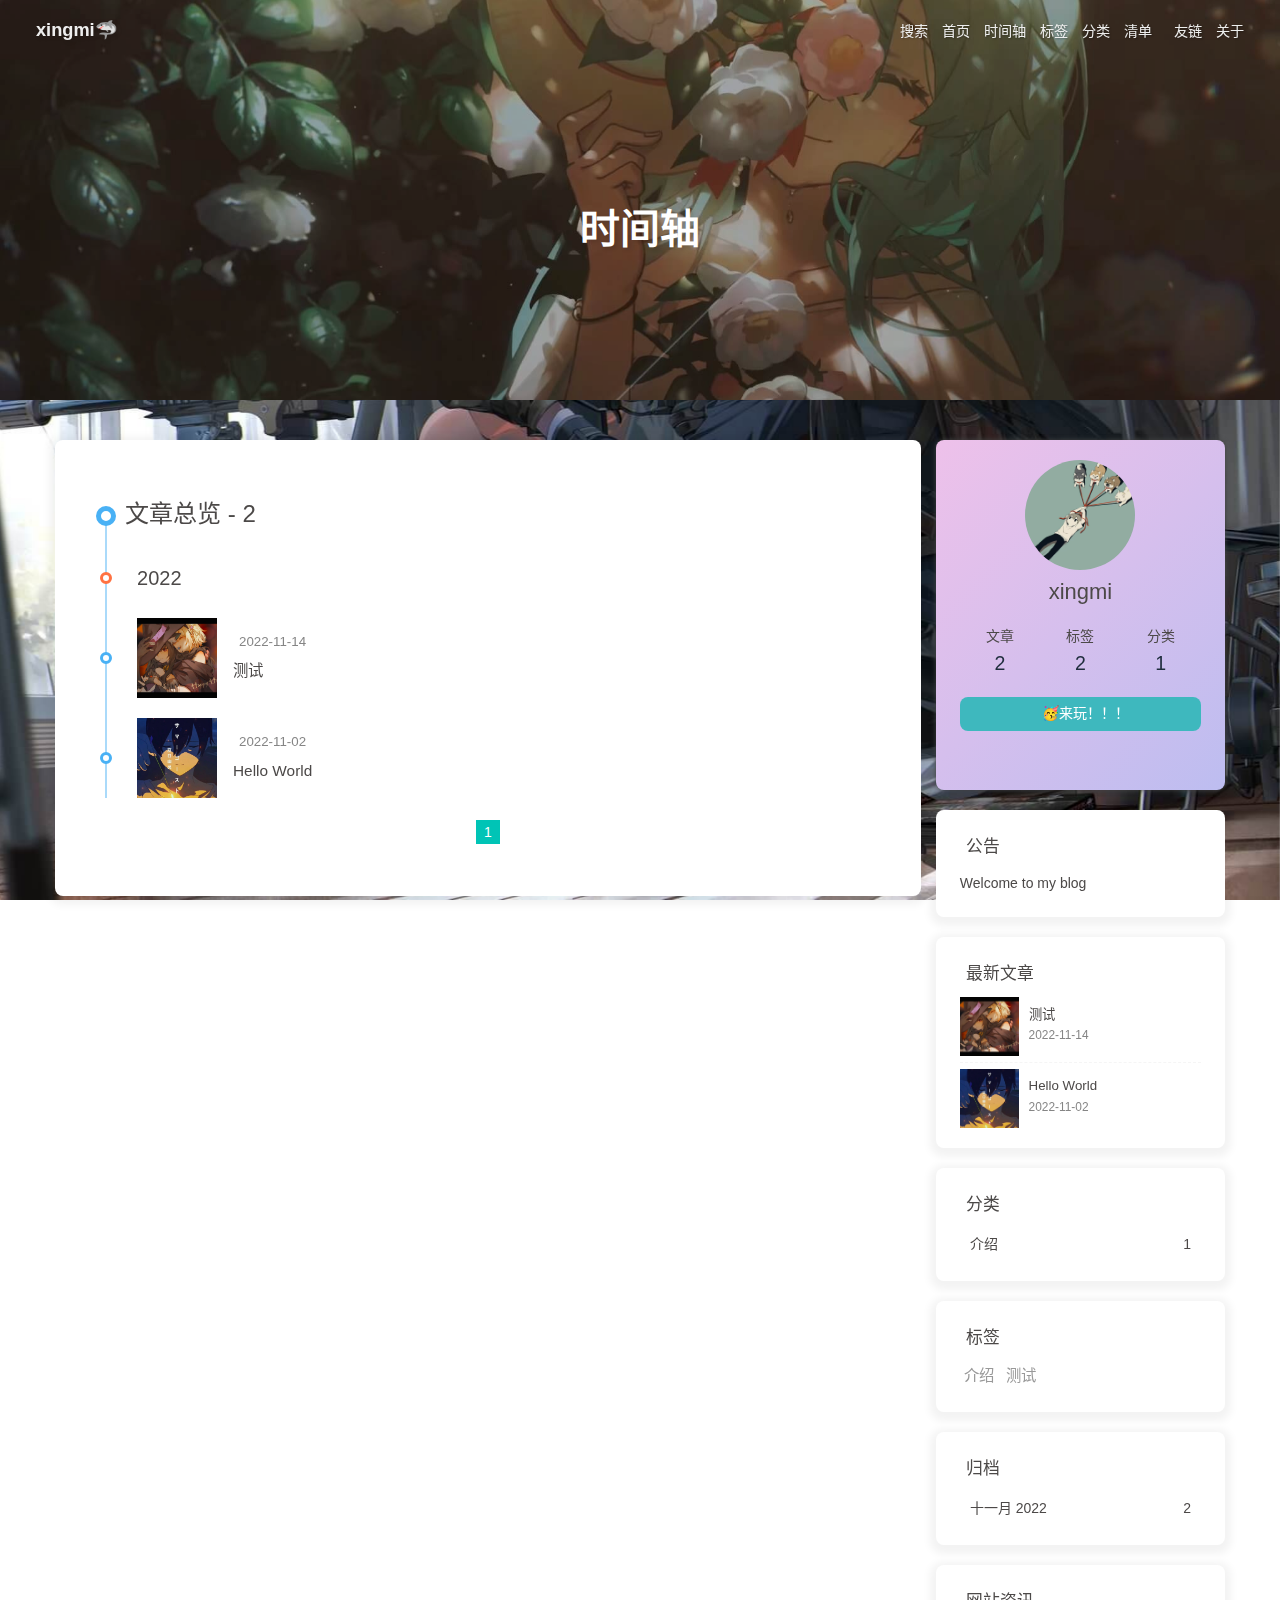
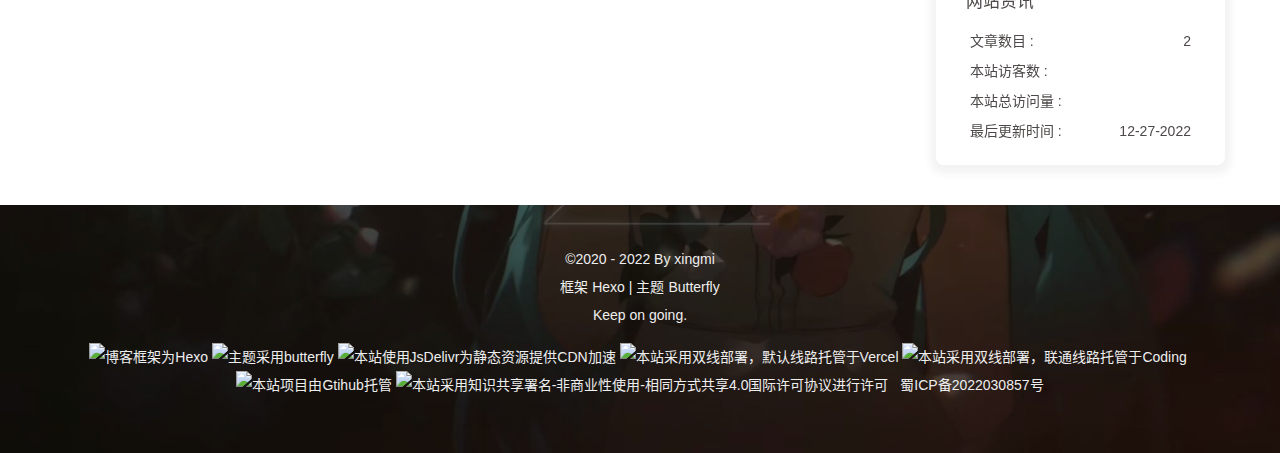
==== commit 51f9a450: "Site updated: 2022-12-27 11:03:55" ====
--- a/archives/index.html
+++ b/archives/index.html
@@ -1 +1 @@
-<!DOCTYPE html><html lang="zh-CN" data-theme="light"><head><meta charset="UTF-8"><meta http-equiv="X-UA-Compatible" content="IE=edge"><meta name="viewport" content="width=device-width,initial-scale=1,maximum-scale=1,user-scalable=no"><title>时间轴 | xingmi🦈</title><meta name="author" content="xingmi"><meta name="copyright" content="xingmi"><meta name="format-detection" content="telephone=no"><meta name="theme-color" content="#ffffff"><meta property="og:type" content="website"><meta property="og:title" content="时间轴"><meta property="og:url" content="http://www.hoximi.cn/archives/index.html"><meta property="og:site_name" content="xingmi🦈"><meta property="og:locale" content="zh_CN"><meta property="og:image" content="http://www.hoximi.cn/img/avatar.jpg"><meta property="article:author" content="xingmi"><meta name="twitter:card" content="summary"><meta name="twitter:image" content="http://www.hoximi.cn/img/avatar.jpg"><link rel="shortcut icon" href="/img/favicon.png"><link rel="canonical" href="http://www.hoximi.cn/archives/"><link rel="preconnect" href="//cdn.jsdelivr.net"><link rel="preconnect" href="//busuanzi.ibruce.info"><link rel="stylesheet" href="/css/index.css"><link rel="stylesheet" href="https://cdn.jsdelivr.net/npm/@fortawesome/fontawesome-free/css/all.min.css" media="print" onload='this.media="all"'><link rel="stylesheet" href="https://cdn.jsdelivr.net/npm/@fancyapps/ui/dist/fancybox.min.css" media="print" onload='this.media="all"'><script>const GLOBAL_CONFIG={root:"/",algolia:void 0,localSearch:{path:"/search.xml",preload:!1,languages:{hits_empty:"找不到您查询的内容：${query}"}},translate:{defaultEncoding:2,translateDelay:0,msgToTraditionalChinese:"繁",msgToSimplifiedChinese:"简"},noticeOutdate:void 0,highlight:{plugin:"highlighjs",highlightCopy:!0,highlightLang:!0,highlightHeightLimit:!1},copy:{success:"复制成功",error:"复制错误",noSupport:"浏览器不支持"},relativeDate:{homepage:!1,post:!1},runtime:"",date_suffix:{just:"刚刚",min:"分钟前",hour:"小时前",day:"天前",month:"个月前"},copyright:void 0,lightbox:"fancybox",Snackbar:void 0,source:{justifiedGallery:{js:"https://cdn.jsdelivr.net/npm/flickr-justified-gallery/dist/fjGallery.min.js",css:"https://cdn.jsdelivr.net/npm/flickr-justified-gallery/dist/fjGallery.min.css"}},isPhotoFigcaption:!1,islazyload:!1,isAnchor:!1}</script><script id="config-diff">var GLOBAL_CONFIG_SITE={title:"时间轴",isPost:!1,isHome:!1,isHighlightShrink:!1,isToc:!1,postUpdate:"2022-11-15 23:48:09"}</script><noscript><style>#nav{opacity:1}.justified-gallery img{opacity:1}#post-meta time,#recent-posts time{display:inline!important}</style></noscript><script>(e=>{e.saveToLocal={set:function(e,t,o){if(0===o)return;const a=864e5*o,c={value:t,expiry:(new Date).getTime()+a};localStorage.setItem(e,JSON.stringify(c))},get:function(e){const t=localStorage.getItem(e);if(!t)return;const o=JSON.parse(t);if(!((new Date).getTime()>o.expiry))return o.value;localStorage.removeItem(e)}},e.getScript=e=>new Promise(((t,o)=>{const a=document.createElement("script");a.src=e,a.async=!0,a.onerror=o,a.onload=a.onreadystatechange=function(){const e=this.readyState;e&&"loaded"!==e&&"complete"!==e||(a.onload=a.onreadystatechange=null,t())},document.head.appendChild(a)})),e.activateDarkMode=function(){document.documentElement.setAttribute("data-theme","dark"),null!==document.querySelector('meta[name="theme-color"]')&&document.querySelector('meta[name="theme-color"]').setAttribute("content","#0d0d0d")},e.activateLightMode=function(){document.documentElement.setAttribute("data-theme","light"),null!==document.querySelector('meta[name="theme-color"]')&&document.querySelector('meta[name="theme-color"]').setAttribute("content","#ffffff")};const t=saveToLocal.get("theme"),o=window.matchMedia("(prefers-color-scheme: dark)").matches,a=window.matchMedia("(prefers-color-scheme: light)").matches,c=window.matchMedia("(prefers-color-scheme: no-preference)").matches,n=!o&&!a&&!c;if(void 0===t){if(a)activateLightMode();else if(o)activateDarkMode();else if(c||n){const e=(new Date).getHours();e<=6||e>=18?activateDarkMode():activateLightMode()}window.matchMedia("(prefers-color-scheme: dark)").addListener((function(e){void 0===saveToLocal.get("theme")&&(e.matches?activateDarkMode():activateLightMode())}))}else"light"===t?activateLightMode():activateDarkMode();const i=saveToLocal.get("aside-status");void 0!==i&&("hide"===i?document.documentElement.classList.add("hide-aside"):document.documentElement.classList.remove("hide-aside"));/iPad|iPhone|iPod|Macintosh/.test(navigator.userAgent)&&document.documentElement.classList.add("apple")})(window)</script><link rel="stylesheet" href="/css/custom.css" media="defer" onload='this.media="all"'><link rel="stylesheet" href="/css/rightMenu.css"><link rel="stylesheet" href="https://npm.elemecdn.com/hexo-butterfly-swiper/lib/swiper.min.css" media="print" onload='this.media="all"'><link rel="stylesheet" href="https://npm.elemecdn.com/hexo-butterfly-swiper/lib/swiperstyle.css" media="print" onload='this.media="all"'><link rel="stylesheet" href="https://cdn.jsdelivr.net/gh/Zfour/Butterfly-double-row-display@1.00/cardlistpost.min.css"><style>#recent-posts>.recent-post-item>.recent-post-info>.article-meta-wrap>.tags:before{content:"\A";white-space:pre}#recent-posts>.recent-post-item>.recent-post-info>.article-meta-wrap>.tags>.article-meta__separator{display:none}</style><link rel="stylesheet" href="https://npm.elemecdn.com/hexo-butterfly-categories-card@1.0.0/lib/categorybar.css"><link rel="stylesheet" href="https://npm.elemecdn.com/hexo-butterfly-wowjs/lib/animate.min.css" media="print" onload='this.media="screen"'><meta name="generator" content="Hexo 6.3.0"></head><body><div id="loading-box"><div class="loading-left-bg"></div><div class="loading-right-bg"></div><div class="spinner-box"><div class="configure-border-1"><div class="configure-core"></div></div><div class="configure-border-2"><div class="configure-core"></div></div><div class="loading-word">加载中...</div></div></div><script>const preloader={endLoading:()=>{document.body.style.overflow="auto",document.getElementById("loading-box").classList.add("loaded")},initLoading:()=>{document.body.style.overflow="",document.getElementById("loading-box").classList.remove("loaded")}};window.addEventListener("load",(()=>{preloader.endLoading()}))</script><div id="web_bg"></div><div id="sidebar"><div id="menu-mask"></div><div id="sidebar-menus"><div class="avatar-img is-center"><img src="/img/avatar.jpg" onerror='onerror=null,src="/img/friend_404.gif"' alt="avatar"></div><div class="sidebar-site-data site-data is-center"><a href="/archives/"><div class="headline">文章</div><div class="length-num">2</div></a><a href="/tags/"><div class="headline">标签</div><div class="length-num">2</div></a><a href="/categories/"><div class="headline">分类</div><div class="length-num">1</div></a></div><hr><div class="menus_items"><div class="menus_item"><a class="site-page" href="/"><i class="fa-fw fas fa-home"></i> <span>首页</span></a></div><div class="menus_item"><a class="site-page" href="/archives/"><i class="fa-fw fas fa-archive"></i> <span>时间轴</span></a></div><div class="menus_item"><a class="site-page" href="/tags/"><i class="fa-fw fas fa-tags"></i> <span>标签</span></a></div><div class="menus_item"><a class="site-page" href="/categories/"><i class="fa-fw fas fa-folder-open"></i> <span>分类</span></a></div><div class="menus_item"><a class="site-page group" href="javascript:void(0);"><i class="fa-fw fas fa-list"></i> <span>清单</span><i class="fas fa-chevron-down"></i></a><ul class="menus_item_child"><li><a class="site-page child" href="/music/"><i class="fa-fw fas fa-music"></i> <span>音乐</span></a></li><li><a class="site-page child" href="/movies/"><i class="fa-fw fas fa-video"></i> <span>电影</span></a></li></ul></div><div class="menus_item"><a class="site-page" href="/link/"><i class="fa-fw fas fa-link"></i> <span>友链</span></a></div><div class="menus_item"><a class="site-page" href="/about/"><i class="fa-fw fas fa-heart"></i> <span>关于</span></a></div></div></div></div><div class="page" id="body-wrap"><header class="not-home-page" id="page-header" style="background-image:url('/img/archive.jpg')"><nav id="nav"><span id="blog_name"><a id="site-name" href="/">xingmi🦈</a></span><div id="menus"><div id="search-button"><a class="site-page social-icon search"><i class="fas fa-search fa-fw"></i> <span>搜索</span></a></div><div class="menus_items"><div class="menus_item"><a class="site-page" href="/"><i class="fa-fw fas fa-home"></i> <span>首页</span></a></div><div class="menus_item"><a class="site-page" href="/archives/"><i class="fa-fw fas fa-archive"></i> <span>时间轴</span></a></div><div class="menus_item"><a class="site-page" href="/tags/"><i class="fa-fw fas fa-tags"></i> <span>标签</span></a></div><div class="menus_item"><a class="site-page" href="/categories/"><i class="fa-fw fas fa-folder-open"></i> <span>分类</span></a></div><div class="menus_item"><a class="site-page group" href="javascript:void(0);"><i class="fa-fw fas fa-list"></i> <span>清单</span><i class="fas fa-chevron-down"></i></a><ul class="menus_item_child"><li><a class="site-page child" href="/music/"><i class="fa-fw fas fa-music"></i> <span>音乐</span></a></li><li><a class="site-page child" href="/movies/"><i class="fa-fw fas fa-video"></i> <span>电影</span></a></li></ul></div><div class="menus_item"><a class="site-page" href="/link/"><i class="fa-fw fas fa-link"></i> <span>友链</span></a></div><div class="menus_item"><a class="site-page" href="/about/"><i class="fa-fw fas fa-heart"></i> <span>关于</span></a></div></div><div id="toggle-menu"><a class="site-page"><i class="fas fa-bars fa-fw"></i></a></div></div></nav><div id="page-site-info"><h1 id="site-title">时间轴</h1></div></header><main class="layout" id="content-inner"><div id="archive"><div class="article-sort-title">文章总览 - 2</div><div class="article-sort"><div class="article-sort-item year">2022</div><div class="article-sort-item"><a class="article-sort-item-img" href="/2022/11/14/%E2%80%9D%E6%B5%8B%E8%AF%95%E2%80%9C/" title="测试"><img src="/img/tag.jpg" alt="测试" onerror='this.onerror=null,this.src="/img/404.jpg"'></a><div class="article-sort-item-info"><div class="article-sort-item-time"><i class="far fa-calendar-alt"></i><time class="post-meta-date-created" datetime="2022-11-14T11:50:48.000Z" title="发表于 2022-11-14 19:50:48">2022-11-14</time></div><a class="article-sort-item-title" href="/2022/11/14/%E2%80%9D%E6%B5%8B%E8%AF%95%E2%80%9C/" title="测试">测试</a></div></div><div class="article-sort-item"><a class="article-sort-item-img" href="/2022/11/02/hello-world/" title="Hello World"><img src="/img/default.jpg" alt="Hello World" onerror='this.onerror=null,this.src="/img/404.jpg"'></a><div class="article-sort-item-info"><div class="article-sort-item-time"><i class="far fa-calendar-alt"></i><time class="post-meta-date-created" datetime="2022-11-02T11:09:13.712Z" title="发表于 2022-11-02 19:09:13">2022-11-02</time></div><a class="article-sort-item-title" href="/2022/11/02/hello-world/" title="Hello World">Hello World</a></div></div></div><nav id="pagination"><div class="pagination"><span class="page-number current">1</span></div></nav></div><div class="aside-content" id="aside-content"><div class="card-widget card-info"><div class="is-center"><div class="avatar-img"><img src="/img/avatar.jpg" onerror='this.onerror=null,this.src="/img/friend_404.gif"' alt="avatar"></div><div class="author-info__name">xingmi</div><div class="author-info__description"></div></div><div class="card-info-data site-data is-center"><a href="/archives/"><div class="headline">文章</div><div class="length-num">2</div></a><a href="/tags/"><div class="headline">标签</div><div class="length-num">2</div></a><a href="/categories/"><div class="headline">分类</div><div class="length-num">1</div></a></div><a id="card-info-btn" target="_blank" rel="noopener" href="https://github.com/sky233"><i></i><span>🥳来玩！！！</span></a><div class="card-info-social-icons is-center"><a class="social-icon" href="https://github.com/sky233" target="_blank" title="Github"><i class="fab fa-github"></i></a></div></div><div class="card-widget card-announcement"><div class="item-headline"><i class="fas fa-bullhorn fa-shake"></i><span>公告</span></div><div class="announcement_content">Welcome to my blog</div></div><div class="sticky_layout"><div class="card-widget card-recent-post"><div class="item-headline"><i class="fas fa-history"></i><span>最新文章</span></div><div class="aside-list"><div class="aside-list-item"><a class="thumbnail" href="/2022/11/14/%E2%80%9D%E6%B5%8B%E8%AF%95%E2%80%9C/" title="测试"><img src="/img/tag.jpg" onerror='this.onerror=null,this.src="/img/404.jpg"' alt="测试"></a><div class="content"><a class="title" href="/2022/11/14/%E2%80%9D%E6%B5%8B%E8%AF%95%E2%80%9C/" title="测试">测试</a><time datetime="2022-11-14T11:50:48.000Z" title="发表于 2022-11-14 19:50:48">2022-11-14</time></div></div><div class="aside-list-item"><a class="thumbnail" href="/2022/11/02/hello-world/" title="Hello World"><img src="/img/default.jpg" onerror='this.onerror=null,this.src="/img/404.jpg"' alt="Hello World"></a><div class="content"><a class="title" href="/2022/11/02/hello-world/" title="Hello World">Hello World</a><time datetime="2022-11-02T11:09:13.712Z" title="发表于 2022-11-02 19:09:13">2022-11-02</time></div></div></div></div><div class="card-widget card-categories"><div class="item-headline"><i class="fas fa-folder-open"></i> <span>分类</span></div><ul class="card-category-list" id="aside-cat-list"><li class="card-category-list-item"><a class="card-category-list-link" href="/categories/%E4%BB%8B%E7%BB%8D/"><span class="card-category-list-name">介绍</span><span class="card-category-list-count">1</span></a></li></ul></div><div class="card-widget card-tags"><div class="item-headline"><i class="fas fa-tags"></i><span>标签</span></div><div class="card-tag-cloud"><a href="/tags/%E4%BB%8B%E7%BB%8D/" style="font-size:1.1em;color:#999">介绍</a> <a href="/tags/%E6%B5%8B%E8%AF%95/" style="font-size:1.1em;color:#999">测试</a></div></div><div class="card-widget card-archives"><div class="item-headline"><i class="fas fa-archive"></i><span>归档</span></div><ul class="card-archive-list"><li class="card-archive-list-item"><a class="card-archive-list-link" href="/archives/2022/11/"><span class="card-archive-list-date">十一月 2022</span><span class="card-archive-list-count">2</span></a></li></ul></div><div class="card-widget card-webinfo"><div class="item-headline"><i class="fas fa-chart-line"></i><span>网站资讯</span></div><div class="webinfo"><div class="webinfo-item"><div class="item-name">文章数目 :</div><div class="item-count">2</div></div><div class="webinfo-item"><div class="item-name">本站访客数 :</div><div class="item-count" id="busuanzi_value_site_uv"><i class="fa-solid fa-spinner fa-spin"></i></div></div><div class="webinfo-item"><div class="item-name">本站总访问量 :</div><div class="item-count" id="busuanzi_value_site_pv"><i class="fa-solid fa-spinner fa-spin"></i></div></div><div class="webinfo-item"><div class="item-name">最后更新时间 :</div><div class="item-count" id="last-push-date" data-lastpushdate="2022-11-15T15:48:09.031Z"><i class="fa-solid fa-spinner fa-spin"></i></div></div></div></div></div></div></main><footer id="footer" style="background-image:url('/img/archive.jpg')"><div id="footer-wrap"><div class="copyright">&copy;2020 - 2022 By xingmi</div><div class="framework-info"><span>框架</span> <a target="_blank" rel="noopener" href="https://hexo.io">Hexo</a><span class="footer-separator">|</span><span>主题</span> <a target="_blank" rel="noopener" href="https://github.com/jerryc127/hexo-theme-butterfly">Butterfly</a></div><div class="footer_custom_text">Keep on going.<p><a target="_blank" href="https://hexo.io/"><img src="https://img.shields.io/badge/Frame-Hexo-blue?style=flat&logo=hexo" title="博客框架为Hexo"></a>&nbsp;<a target="_blank" href="https://butterfly.js.org/"><img src="https://img.shields.io/badge/Theme-Butterfly-6513df?style=flat&logo=bitdefender" title="主题采用butterfly"></a>&nbsp;<a target="_blank" href="https://www.jsdelivr.com/"><img src="https://img.shields.io/badge/CDN-jsDelivr-orange?style=flat&logo=jsDelivr" title="本站使用JsDelivr为静态资源提供CDN加速"></a>&nbsp;<a target="_blank" href="https://vercel.com/"><img src="https://img.shields.io/badge/Hosted-Vervel-brightgreen?style=flat&logo=Vercel" title="本站采用双线部署，默认线路托管于Vercel"></a>&nbsp;<a target="_blank" href="https://vercel.com/"><img src="https://img.shields.io/badge/Hosted-Coding-0cedbe?style=flat&logo=Codio" title="本站采用双线部署，联通线路托管于Coding"></a>&nbsp;<a target="_blank" href="https://github.com/"><img src="https://img.shields.io/badge/Source-Github-d021d6?style=flat&logo=GitHub" title="本站项目由Gtihub托管"></a>&nbsp;<a target="_blank" href="http://creativecommons.org/licenses/by-nc-sa/4.0/"><img src="https://img.shields.io/badge/Copyright-BY--NC--SA%204.0-d42328?style=flat&logo=Claris" title="本站采用知识共享署名-非商业性使用-相同方式共享4.0国际许可协议进行许可"></a></p></div></div></footer></div><div id="rightside"><div id="rightside-config-hide"><button id="translateLink" type="button" title="简繁转换">繁</button><button id="darkmode" type="button" title="浅色和深色模式转换"><i class="fas fa-adjust"></i></button><button id="hide-aside-btn" type="button" title="单栏和双栏切换"><i class="fas fa-arrows-alt-h"></i></button></div><div id="rightside-config-show"><button id="rightside_config" type="button" title="设置"><i class="fas fa-cog fa-spin"></i></button><button id="go-up" type="button" title="回到顶部"><i class="fas fa-arrow-up"></i></button></div></div><div id="local-search"><div class="search-dialog"><nav class="search-nav"><span class="search-dialog-title">搜索</span><span id="loading-status"></span><button class="search-close-button"><i class="fas fa-times"></i></button></nav><div class="is-center" id="loading-database"><i class="fas fa-spinner fa-pulse"></i> <span>数据库加载中</span></div><div class="search-wrap"><div id="local-search-input"><div class="local-search-box"><input class="local-search-box--input" placeholder="搜索文章" type="text"></div></div><hr><div id="local-search-results"></div></div></div><div id="search-mask"></div></div><div id="rightMenu"><div class="rightMenu-group rightMenu-small"><div class="rightMenu-item" id="menu-backward"><i class="fa-solid fa-arrow-left"></i></div><div class="rightMenu-item" id="menu-forward"><i class="fa-solid fa-arrow-right"></i></div><div class="rightMenu-item" id="menu-refresh"><i class="fa-solid fa-arrow-rotate-right"></i></div><div class="rightMenu-item" id="menu-home"><i class="fa-solid fa-house"></i></div></div><div class="rightMenu-group rightMenu-line rightMenuOther"><a class="rightMenu-item menu-link" href="/archives/"><i class="fa-solid fa-archive"></i><span>文章归档</span></a><a class="rightMenu-item menu-link" href="/categories/"><i class="fa-solid fa-folder-open"></i><span>文章分类</span></a><a class="rightMenu-item menu-link" href="/tags/"><i class="fa-solid fa-tags"></i><span>文章标签</span></a></div><div class="rightMenu-group rightMenu-line rightMenuNormal"><a class="rightMenu-item menu-link" id="menu-radompage" href="/random/index.html"><i class="fa-solid fa-shoe-prints"></i><span>随便逛逛</span></a><div class="rightMenu-item" id="menu-translate"><i class="fa-solid fa-earth-asia"></i><span>繁简切换</span></div><div class="rightMenu-item" id="menu-darkmode"><i class="fa-solid fa-moon"></i><span>切换模式</span></div></div></div><div id="rightmenu-mask"></div><div><script src="/js/utils.js"></script><script src="/js/main.js"></script><script src="/js/tw_cn.js"></script><script src="https://cdn.jsdelivr.net/npm/@fancyapps/ui/dist/fancybox.umd.min.js"></script><script src="/js/search/local-search.js"></script><div class="js-pjax"></div><script defer src="/js/light.js"></script><script defer src="https://npm.elemecdn.com/jquery@latest/dist/jquery.min.js"></script><script defer data-pjax src="/js/rightMenu.js"></script><script src="https://cdn.jsdelivr.net/npm/butterfly-extsrc/dist/activate-power-mode.min.js"></script><script>POWERMODE.colorful=!0,POWERMODE.shake=!1,POWERMODE.mobile=!1,document.body.addEventListener("input",POWERMODE)</script><script id="click-heart" src="https://cdn.jsdelivr.net/npm/butterfly-extsrc/dist/click-heart.min.js" async mobile="true"></script><script src="//code.tidio.co/1slvmtieyw1qpi7j1su9sk3aglqo4xjx.js" async></script><script async data-pjax src="//busuanzi.ibruce.info/busuanzi/2.3/busuanzi.pure.mini.js"></script></div><script data-pjax>function butterfly_swiper_injector_config(){var i=document.getElementById("recent-posts");console.log("已挂载butterfly_swiper"),i.insertAdjacentHTML("afterbegin",'<div class="recent-post-item" style="height: auto;width: 100%"><div class="blog-slider swiper-container-fade swiper-container-horizontal" id="swiper_container"><div class="blog-slider__wrp swiper-wrapper" style="transition-duration: 0ms;"><div class="blog-slider__item swiper-slide" style="width: 750px; opacity: 1; transform: translate3d(0px, 0px, 0px); transition-duration: 0ms;"><a class="blog-slider__img" href="2022/11/02/hello-world/" alt=""><img width="48" height="48" src="/img/default.jpg" alt="" onerror="this.src=https://unpkg.zhimg.com/akilar-candyassets/image/loading.gif; this.onerror = null;"/></a><div class="blog-slider__content"><span class="blog-slider__code">2022-11-02</span><a class="blog-slider__title" href="2022/11/02/hello-world/" alt="">Hello World</a><div class="blog-slider__text">Hello World</div><a class="blog-slider__button" href="2022/11/02/hello-world/" alt="">详情   </a></div></div><div class="blog-slider__item swiper-slide" style="width: 750px; opacity: 1; transform: translate3d(0px, 0px, 0px); transition-duration: 0ms;"><a class="blog-slider__img" href="2022/11/14/”测试“/" alt=""><img width="48" height="48" src="/img/tag.jpg" alt="" onerror="this.src=https://unpkg.zhimg.com/akilar-candyassets/image/loading.gif; this.onerror = null;"/></a><div class="blog-slider__content"><span class="blog-slider__code">2022-11-14</span><a class="blog-slider__title" href="2022/11/14/”测试“/" alt="">测试</a><div class="blog-slider__text">测试</div><a class="blog-slider__button" href="2022/11/14/”测试“/" alt="">详情   </a></div></div></div><div class="blog-slider__pagination swiper-pagination-clickable swiper-pagination-bullets"></div></div></div>')}for(var elist="undefined".split(","),cpage=location.pathname,epage="/",flag=0,i=0;i<elist.length;i++)cpage.includes(elist[i])&&flag++;("all"===epage&&0==flag||epage===cpage)&&butterfly_swiper_injector_config()</script><script defer src="https://npm.elemecdn.com/hexo-butterfly-swiper/lib/swiper.min.js"></script><script defer data-pjax src="https://npm.elemecdn.com/hexo-butterfly-swiper/lib/swiper_init.js"></script><script data-pjax>function butterfly_categories_card_injector_config(){var t=document.getElementById("recent-posts");console.log("已挂载butterfly_categories_card"),t.insertAdjacentHTML("afterbegin",'<style>li.categoryBar-list-item{width:32.3%;}.categoryBar-list{max-height: 190px;overflow:auto;}.categoryBar-list::-webkit-scrollbar{width:0!important}@media screen and (max-width: 650px){.categoryBar-list{max-height: 160px;}}</style><div class="recent-post-item" style="height:auto;width:100%;padding:0px;"><div id="categoryBar"><ul class="categoryBar-list"><li class="categoryBar-list-item" style="background:url(/img/tag.jpg);"> <a class="categoryBar-list-link" href="categories/介绍/">介绍</a><span class="categoryBar-list-count">1</span><span class="categoryBar-list-descr">介绍</span></li></ul></div></div>')}document.getElementById("recent-posts")&&"/"===location.pathname&&butterfly_categories_card_injector_config()</script><div class="js-pjax"><script async>for(var arr=document.getElementsByClassName("recent-post-item"),i=0;i<arr.length;i++)arr[i].classList.add("wow"),arr[i].classList.add("animate__zoomIn"),arr[i].setAttribute("data-wow-duration","2s"),arr[i].setAttribute("data-wow-delay","1s"),arr[i].setAttribute("data-wow-offset","100"),arr[i].setAttribute("data-wow-iteration","1")</script><script async>for(var arr=document.getElementsByClassName("card-widget"),i=0;i<arr.length;i++)arr[i].classList.add("wow"),arr[i].classList.add("animate__zoomIn"),arr[i].setAttribute("data-wow-duration",""),arr[i].setAttribute("data-wow-delay",""),arr[i].setAttribute("data-wow-offset",""),arr[i].setAttribute("data-wow-iteration","")</script></div><script defer src="https://npm.elemecdn.com/hexo-butterfly-wowjs/lib/wow.min.js"></script><script defer src="https://npm.elemecdn.com/hexo-butterfly-wowjs/lib/wow_init.js"></script></body></html>+<!DOCTYPE html><html lang="zh-CN" data-theme="light"><head><meta charset="UTF-8"><meta http-equiv="X-UA-Compatible" content="IE=edge"><meta name="viewport" content="width=device-width,initial-scale=1,maximum-scale=1,user-scalable=no"><title>时间轴 | xingmi🦈</title><meta name="author" content="xingmi"><meta name="copyright" content="xingmi"><meta name="format-detection" content="telephone=no"><meta name="theme-color" content="#ffffff"><meta property="og:type" content="website"><meta property="og:title" content="时间轴"><meta property="og:url" content="http://www.hoximi.cn/archives/index.html"><meta property="og:site_name" content="xingmi🦈"><meta property="og:locale" content="zh_CN"><meta property="og:image" content="http://www.hoximi.cn/img/avatar.jpg"><meta property="article:author" content="xingmi"><meta name="twitter:card" content="summary"><meta name="twitter:image" content="http://www.hoximi.cn/img/avatar.jpg"><link rel="shortcut icon" href="/img/favicon.png"><link rel="canonical" href="http://www.hoximi.cn/archives/"><link rel="preconnect" href="//cdn.jsdelivr.net"><link rel="preconnect" href="//busuanzi.ibruce.info"><link rel="stylesheet" href="/css/index.css"><link rel="stylesheet" href="https://cdn.jsdelivr.net/npm/@fortawesome/fontawesome-free/css/all.min.css" media="print" onload='this.media="all"'><link rel="stylesheet" href="https://cdn.jsdelivr.net/npm/@fancyapps/ui/dist/fancybox.min.css" media="print" onload='this.media="all"'><script>const GLOBAL_CONFIG={root:"/",algolia:void 0,localSearch:{path:"/search.xml",preload:!1,languages:{hits_empty:"找不到您查询的内容：${query}"}},translate:{defaultEncoding:2,translateDelay:0,msgToTraditionalChinese:"繁",msgToSimplifiedChinese:"简"},noticeOutdate:void 0,highlight:{plugin:"highlighjs",highlightCopy:!0,highlightLang:!0,highlightHeightLimit:!1},copy:{success:"复制成功",error:"复制错误",noSupport:"浏览器不支持"},relativeDate:{homepage:!1,post:!1},runtime:"",date_suffix:{just:"刚刚",min:"分钟前",hour:"小时前",day:"天前",month:"个月前"},copyright:void 0,lightbox:"fancybox",Snackbar:void 0,source:{justifiedGallery:{js:"https://cdn.jsdelivr.net/npm/flickr-justified-gallery/dist/fjGallery.min.js",css:"https://cdn.jsdelivr.net/npm/flickr-justified-gallery/dist/fjGallery.min.css"}},isPhotoFigcaption:!1,islazyload:!1,isAnchor:!1}</script><script id="config-diff">var GLOBAL_CONFIG_SITE={title:"时间轴",isPost:!1,isHome:!1,isHighlightShrink:!1,isToc:!1,postUpdate:"2022-12-27 11:03:36"}</script><noscript><style>#nav{opacity:1}.justified-gallery img{opacity:1}#post-meta time,#recent-posts time{display:inline!important}</style></noscript><script>(e=>{e.saveToLocal={set:function(e,t,o){if(0===o)return;const a=864e5*o,c={value:t,expiry:(new Date).getTime()+a};localStorage.setItem(e,JSON.stringify(c))},get:function(e){const t=localStorage.getItem(e);if(!t)return;const o=JSON.parse(t);if(!((new Date).getTime()>o.expiry))return o.value;localStorage.removeItem(e)}},e.getScript=e=>new Promise(((t,o)=>{const a=document.createElement("script");a.src=e,a.async=!0,a.onerror=o,a.onload=a.onreadystatechange=function(){const e=this.readyState;e&&"loaded"!==e&&"complete"!==e||(a.onload=a.onreadystatechange=null,t())},document.head.appendChild(a)})),e.activateDarkMode=function(){document.documentElement.setAttribute("data-theme","dark"),null!==document.querySelector('meta[name="theme-color"]')&&document.querySelector('meta[name="theme-color"]').setAttribute("content","#0d0d0d")},e.activateLightMode=function(){document.documentElement.setAttribute("data-theme","light"),null!==document.querySelector('meta[name="theme-color"]')&&document.querySelector('meta[name="theme-color"]').setAttribute("content","#ffffff")};const t=saveToLocal.get("theme"),o=window.matchMedia("(prefers-color-scheme: dark)").matches,a=window.matchMedia("(prefers-color-scheme: light)").matches,c=window.matchMedia("(prefers-color-scheme: no-preference)").matches,n=!o&&!a&&!c;if(void 0===t){if(a)activateLightMode();else if(o)activateDarkMode();else if(c||n){const e=(new Date).getHours();e<=6||e>=18?activateDarkMode():activateLightMode()}window.matchMedia("(prefers-color-scheme: dark)").addListener((function(e){void 0===saveToLocal.get("theme")&&(e.matches?activateDarkMode():activateLightMode())}))}else"light"===t?activateLightMode():activateDarkMode();const i=saveToLocal.get("aside-status");void 0!==i&&("hide"===i?document.documentElement.classList.add("hide-aside"):document.documentElement.classList.remove("hide-aside"));/iPad|iPhone|iPod|Macintosh/.test(navigator.userAgent)&&document.documentElement.classList.add("apple")})(window)</script><link rel="stylesheet" href="/css/custom.css" media="defer" onload='this.media="all"'><link rel="stylesheet" href="/css/rightMenu.css"><link rel="stylesheet" href="https://cdn.jsdelivr.net/gh/Zfour/Butterfly-double-row-display@1.00/cardlistpost.min.css"><style>#recent-posts>.recent-post-item>.recent-post-info>.article-meta-wrap>.tags:before{content:"\A";white-space:pre}#recent-posts>.recent-post-item>.recent-post-info>.article-meta-wrap>.tags>.article-meta__separator{display:none}</style><link rel="stylesheet" href="https://npm.elemecdn.com/hexo-butterfly-categories-card@1.0.0/lib/categorybar.css"><link rel="stylesheet" href="https://npm.elemecdn.com/hexo-butterfly-swiper/lib/swiper.min.css" media="print" onload='this.media="all"'><link rel="stylesheet" href="https://npm.elemecdn.com/hexo-butterfly-swiper/lib/swiperstyle.css" media="print" onload='this.media="all"'><link rel="stylesheet" href="https://npm.elemecdn.com/hexo-butterfly-wowjs/lib/animate.min.css" media="print" onload='this.media="screen"'><meta name="generator" content="Hexo 6.3.0"></head><body><div id="loading-box"><div class="loading-left-bg"></div><div class="loading-right-bg"></div><div class="spinner-box"><div class="configure-border-1"><div class="configure-core"></div></div><div class="configure-border-2"><div class="configure-core"></div></div><div class="loading-word">加载中...</div></div></div><script>const preloader={endLoading:()=>{document.body.style.overflow="auto",document.getElementById("loading-box").classList.add("loaded")},initLoading:()=>{document.body.style.overflow="",document.getElementById("loading-box").classList.remove("loaded")}};window.addEventListener("load",(()=>{preloader.endLoading()}))</script><div id="web_bg"></div><div id="sidebar"><div id="menu-mask"></div><div id="sidebar-menus"><div class="avatar-img is-center"><img src="/img/avatar.jpg" onerror='onerror=null,src="/img/friend_404.gif"' alt="avatar"></div><div class="sidebar-site-data site-data is-center"><a href="/archives/"><div class="headline">文章</div><div class="length-num">2</div></a><a href="/tags/"><div class="headline">标签</div><div class="length-num">2</div></a><a href="/categories/"><div class="headline">分类</div><div class="length-num">1</div></a></div><hr><div class="menus_items"><div class="menus_item"><a class="site-page" href="/"><i class="fa-fw fas fa-home"></i> <span>首页</span></a></div><div class="menus_item"><a class="site-page" href="/archives/"><i class="fa-fw fas fa-archive"></i> <span>时间轴</span></a></div><div class="menus_item"><a class="site-page" href="/tags/"><i class="fa-fw fas fa-tags"></i> <span>标签</span></a></div><div class="menus_item"><a class="site-page" href="/categories/"><i class="fa-fw fas fa-folder-open"></i> <span>分类</span></a></div><div class="menus_item"><a class="site-page group" href="javascript:void(0);"><i class="fa-fw fas fa-list"></i> <span>清单</span><i class="fas fa-chevron-down"></i></a><ul class="menus_item_child"><li><a class="site-page child" href="/music/"><i class="fa-fw fas fa-music"></i> <span>音乐</span></a></li><li><a class="site-page child" href="/movies/"><i class="fa-fw fas fa-video"></i> <span>电影</span></a></li></ul></div><div class="menus_item"><a class="site-page" href="/link/"><i class="fa-fw fas fa-link"></i> <span>友链</span></a></div><div class="menus_item"><a class="site-page" href="/about/"><i class="fa-fw fas fa-heart"></i> <span>关于</span></a></div></div></div></div><div class="page" id="body-wrap"><header class="not-home-page" id="page-header" style="background-image:url('/img/archive.jpg')"><nav id="nav"><span id="blog_name"><a id="site-name" href="/">xingmi🦈</a></span><div id="menus"><div id="search-button"><a class="site-page social-icon search"><i class="fas fa-search fa-fw"></i> <span>搜索</span></a></div><div class="menus_items"><div class="menus_item"><a class="site-page" href="/"><i class="fa-fw fas fa-home"></i> <span>首页</span></a></div><div class="menus_item"><a class="site-page" href="/archives/"><i class="fa-fw fas fa-archive"></i> <span>时间轴</span></a></div><div class="menus_item"><a class="site-page" href="/tags/"><i class="fa-fw fas fa-tags"></i> <span>标签</span></a></div><div class="menus_item"><a class="site-page" href="/categories/"><i class="fa-fw fas fa-folder-open"></i> <span>分类</span></a></div><div class="menus_item"><a class="site-page group" href="javascript:void(0);"><i class="fa-fw fas fa-list"></i> <span>清单</span><i class="fas fa-chevron-down"></i></a><ul class="menus_item_child"><li><a class="site-page child" href="/music/"><i class="fa-fw fas fa-music"></i> <span>音乐</span></a></li><li><a class="site-page child" href="/movies/"><i class="fa-fw fas fa-video"></i> <span>电影</span></a></li></ul></div><div class="menus_item"><a class="site-page" href="/link/"><i class="fa-fw fas fa-link"></i> <span>友链</span></a></div><div class="menus_item"><a class="site-page" href="/about/"><i class="fa-fw fas fa-heart"></i> <span>关于</span></a></div></div><div id="toggle-menu"><a class="site-page"><i class="fas fa-bars fa-fw"></i></a></div></div></nav><div id="page-site-info"><h1 id="site-title">时间轴</h1></div></header><main class="layout" id="content-inner"><div id="archive"><div class="article-sort-title">文章总览 - 2</div><div class="article-sort"><div class="article-sort-item year">2022</div><div class="article-sort-item"><a class="article-sort-item-img" href="/2022/11/14/%E2%80%9D%E6%B5%8B%E8%AF%95%E2%80%9C/" title="测试"><img src="/img/tag.jpg" alt="测试" onerror='this.onerror=null,this.src="/img/404.jpg"'></a><div class="article-sort-item-info"><div class="article-sort-item-time"><i class="far fa-calendar-alt"></i><time class="post-meta-date-created" datetime="2022-11-14T11:50:48.000Z" title="发表于 2022-11-14 19:50:48">2022-11-14</time></div><a class="article-sort-item-title" href="/2022/11/14/%E2%80%9D%E6%B5%8B%E8%AF%95%E2%80%9C/" title="测试">测试</a></div></div><div class="article-sort-item"><a class="article-sort-item-img" href="/2022/11/02/hello-world/" title="Hello World"><img src="/img/default.jpg" alt="Hello World" onerror='this.onerror=null,this.src="/img/404.jpg"'></a><div class="article-sort-item-info"><div class="article-sort-item-time"><i class="far fa-calendar-alt"></i><time class="post-meta-date-created" datetime="2022-11-02T11:09:13.712Z" title="发表于 2022-11-02 19:09:13">2022-11-02</time></div><a class="article-sort-item-title" href="/2022/11/02/hello-world/" title="Hello World">Hello World</a></div></div></div><nav id="pagination"><div class="pagination"><span class="page-number current">1</span></div></nav></div><div class="aside-content" id="aside-content"><div class="card-widget card-info"><div class="is-center"><div class="avatar-img"><img src="/img/avatar.jpg" onerror='this.onerror=null,this.src="/img/friend_404.gif"' alt="avatar"></div><div class="author-info__name">xingmi</div><div class="author-info__description"></div></div><div class="card-info-data site-data is-center"><a href="/archives/"><div class="headline">文章</div><div class="length-num">2</div></a><a href="/tags/"><div class="headline">标签</div><div class="length-num">2</div></a><a href="/categories/"><div class="headline">分类</div><div class="length-num">1</div></a></div><a id="card-info-btn" target="_blank" rel="noopener" href="https://github.com/sky233"><i></i><span>🥳来玩！！！</span></a><div class="card-info-social-icons is-center"><a class="social-icon" href="https://github.com/sky233" target="_blank" title="Github"><i class="fab fa-github"></i></a></div></div><div class="card-widget card-announcement"><div class="item-headline"><i class="fas fa-bullhorn fa-shake"></i><span>公告</span></div><div class="announcement_content">Welcome to my blog</div></div><div class="sticky_layout"><div class="card-widget card-recent-post"><div class="item-headline"><i class="fas fa-history"></i><span>最新文章</span></div><div class="aside-list"><div class="aside-list-item"><a class="thumbnail" href="/2022/11/14/%E2%80%9D%E6%B5%8B%E8%AF%95%E2%80%9C/" title="测试"><img src="/img/tag.jpg" onerror='this.onerror=null,this.src="/img/404.jpg"' alt="测试"></a><div class="content"><a class="title" href="/2022/11/14/%E2%80%9D%E6%B5%8B%E8%AF%95%E2%80%9C/" title="测试">测试</a><time datetime="2022-11-14T11:50:48.000Z" title="发表于 2022-11-14 19:50:48">2022-11-14</time></div></div><div class="aside-list-item"><a class="thumbnail" href="/2022/11/02/hello-world/" title="Hello World"><img src="/img/default.jpg" onerror='this.onerror=null,this.src="/img/404.jpg"' alt="Hello World"></a><div class="content"><a class="title" href="/2022/11/02/hello-world/" title="Hello World">Hello World</a><time datetime="2022-11-02T11:09:13.712Z" title="发表于 2022-11-02 19:09:13">2022-11-02</time></div></div></div></div><div class="card-widget card-categories"><div class="item-headline"><i class="fas fa-folder-open"></i> <span>分类</span></div><ul class="card-category-list" id="aside-cat-list"><li class="card-category-list-item"><a class="card-category-list-link" href="/categories/%E4%BB%8B%E7%BB%8D/"><span class="card-category-list-name">介绍</span><span class="card-category-list-count">1</span></a></li></ul></div><div class="card-widget card-tags"><div class="item-headline"><i class="fas fa-tags"></i><span>标签</span></div><div class="card-tag-cloud"><a href="/tags/%E4%BB%8B%E7%BB%8D/" style="font-size:1.1em;color:#999">介绍</a> <a href="/tags/%E6%B5%8B%E8%AF%95/" style="font-size:1.1em;color:#999">测试</a></div></div><div class="card-widget card-archives"><div class="item-headline"><i class="fas fa-archive"></i><span>归档</span></div><ul class="card-archive-list"><li class="card-archive-list-item"><a class="card-archive-list-link" href="/archives/2022/11/"><span class="card-archive-list-date">十一月 2022</span><span class="card-archive-list-count">2</span></a></li></ul></div><div class="card-widget card-webinfo"><div class="item-headline"><i class="fas fa-chart-line"></i><span>网站资讯</span></div><div class="webinfo"><div class="webinfo-item"><div class="item-name">文章数目 :</div><div class="item-count">2</div></div><div class="webinfo-item"><div class="item-name">本站访客数 :</div><div class="item-count" id="busuanzi_value_site_uv"><i class="fa-solid fa-spinner fa-spin"></i></div></div><div class="webinfo-item"><div class="item-name">本站总访问量 :</div><div class="item-count" id="busuanzi_value_site_pv"><i class="fa-solid fa-spinner fa-spin"></i></div></div><div class="webinfo-item"><div class="item-name">最后更新时间 :</div><div class="item-count" id="last-push-date" data-lastpushdate="2022-12-27T03:03:36.357Z"><i class="fa-solid fa-spinner fa-spin"></i></div></div></div></div></div></div></main><footer id="footer" style="background-image:url('/img/archive.jpg')"><div id="footer-wrap"><div class="copyright">&copy;2020 - 2022 By xingmi</div><div class="framework-info"><span>框架</span> <a target="_blank" rel="noopener" href="https://hexo.io">Hexo</a><span class="footer-separator">|</span><span>主题</span> <a target="_blank" rel="noopener" href="https://github.com/jerryc127/hexo-theme-butterfly">Butterfly</a></div><div class="footer_custom_text">Keep on going.<p><a target="_blank" href="https://hexo.io/"><img src="https://img.shields.io/badge/Frame-Hexo-blue?style=flat&logo=hexo" title="博客框架为Hexo"></a>&nbsp;<a target="_blank" href="https://butterfly.js.org/"><img src="https://img.shields.io/badge/Theme-Butterfly-6513df?style=flat&logo=bitdefender" title="主题采用butterfly"></a>&nbsp;<a target="_blank" href="https://www.jsdelivr.com/"><img src="https://img.shields.io/badge/CDN-jsDelivr-orange?style=flat&logo=jsDelivr" title="本站使用JsDelivr为静态资源提供CDN加速"></a>&nbsp;<a target="_blank" href="https://vercel.com/"><img src="https://img.shields.io/badge/Hosted-Vervel-brightgreen?style=flat&logo=Vercel" title="本站采用双线部署，默认线路托管于Vercel"></a>&nbsp;<a target="_blank" href="https://vercel.com/"><img src="https://img.shields.io/badge/Hosted-Coding-0cedbe?style=flat&logo=Codio" title="本站采用双线部署，联通线路托管于Coding"></a>&nbsp;<a target="_blank" href="https://github.com/"><img src="https://img.shields.io/badge/Source-Github-d021d6?style=flat&logo=GitHub" title="本站项目由Gtihub托管"></a>&nbsp;<a target="_blank" href="http://creativecommons.org/licenses/by-nc-sa/4.0/"><img src="https://img.shields.io/badge/Copyright-BY--NC--SA%204.0-d42328?style=flat&logo=Claris" title="本站采用知识共享署名-非商业性使用-相同方式共享4.0国际许可协议进行许可"></a>&nbsp;<a target="_blank" rel="noopener" href="https://icp.gov.moe/?keyword=20223639"><img class="icp-icon" src=""><span>蜀ICP备2022030857号</span></a></p></div></div></footer></div><div id="rightside"><div id="rightside-config-hide"><button id="translateLink" type="button" title="简繁转换">繁</button><button id="darkmode" type="button" title="浅色和深色模式转换"><i class="fas fa-adjust"></i></button><button id="hide-aside-btn" type="button" title="单栏和双栏切换"><i class="fas fa-arrows-alt-h"></i></button></div><div id="rightside-config-show"><button id="rightside_config" type="button" title="设置"><i class="fas fa-cog fa-spin"></i></button><button id="go-up" type="button" title="回到顶部"><i class="fas fa-arrow-up"></i></button></div></div><div id="local-search"><div class="search-dialog"><nav class="search-nav"><span class="search-dialog-title">搜索</span><span id="loading-status"></span><button class="search-close-button"><i class="fas fa-times"></i></button></nav><div class="is-center" id="loading-database"><i class="fas fa-spinner fa-pulse"></i> <span>数据库加载中</span></div><div class="search-wrap"><div id="local-search-input"><div class="local-search-box"><input class="local-search-box--input" placeholder="搜索文章" type="text"></div></div><hr><div id="local-search-results"></div></div></div><div id="search-mask"></div></div><div id="rightMenu"><div class="rightMenu-group rightMenu-small"><div class="rightMenu-item" id="menu-backward"><i class="fa-solid fa-arrow-left"></i></div><div class="rightMenu-item" id="menu-forward"><i class="fa-solid fa-arrow-right"></i></div><div class="rightMenu-item" id="menu-refresh"><i class="fa-solid fa-arrow-rotate-right"></i></div><div class="rightMenu-item" id="menu-home"><i class="fa-solid fa-house"></i></div></div><div class="rightMenu-group rightMenu-line rightMenuOther"><a class="rightMenu-item menu-link" href="/archives/"><i class="fa-solid fa-archive"></i><span>文章归档</span></a><a class="rightMenu-item menu-link" href="/categories/"><i class="fa-solid fa-folder-open"></i><span>文章分类</span></a><a class="rightMenu-item menu-link" href="/tags/"><i class="fa-solid fa-tags"></i><span>文章标签</span></a></div><div class="rightMenu-group rightMenu-line rightMenuNormal"><a class="rightMenu-item menu-link" id="menu-radompage" href="/random/index.html"><i class="fa-solid fa-shoe-prints"></i><span>随便逛逛</span></a><div class="rightMenu-item" id="menu-translate"><i class="fa-solid fa-earth-asia"></i><span>繁简切换</span></div><div class="rightMenu-item" id="menu-darkmode"><i class="fa-solid fa-moon"></i><span>切换模式</span></div></div></div><div id="rightmenu-mask"></div><div><script src="/js/utils.js"></script><script src="/js/main.js"></script><script src="/js/tw_cn.js"></script><script src="https://cdn.jsdelivr.net/npm/@fancyapps/ui/dist/fancybox.umd.min.js"></script><script src="/js/search/local-search.js"></script><div class="js-pjax"></div><script defer src="/js/light.js"></script><script defer src="https://npm.elemecdn.com/jquery@latest/dist/jquery.min.js"></script><script defer data-pjax src="/js/rightMenu.js"></script><script src="https://cdn.jsdelivr.net/npm/butterfly-extsrc/dist/activate-power-mode.min.js"></script><script>POWERMODE.colorful=!0,POWERMODE.shake=!1,POWERMODE.mobile=!1,document.body.addEventListener("input",POWERMODE)</script><script id="click-heart" src="https://cdn.jsdelivr.net/npm/butterfly-extsrc/dist/click-heart.min.js" async mobile="true"></script><script src="//code.tidio.co/1slvmtieyw1qpi7j1su9sk3aglqo4xjx.js" async></script><script async data-pjax src="//busuanzi.ibruce.info/busuanzi/2.3/busuanzi.pure.mini.js"></script></div><script data-pjax>function butterfly_categories_card_injector_config(){var t=document.getElementById("recent-posts");console.log("已挂载butterfly_categories_card"),t.insertAdjacentHTML("afterbegin",'<style>li.categoryBar-list-item{width:32.3%;}.categoryBar-list{max-height: 190px;overflow:auto;}.categoryBar-list::-webkit-scrollbar{width:0!important}@media screen and (max-width: 650px){.categoryBar-list{max-height: 160px;}}</style><div class="recent-post-item" style="height:auto;width:100%;padding:0px;"><div id="categoryBar"><ul class="categoryBar-list"><li class="categoryBar-list-item" style="background:url(/img/tag.jpg);"> <a class="categoryBar-list-link" href="categories/介绍/">介绍</a><span class="categoryBar-list-count">1</span><span class="categoryBar-list-descr">介绍</span></li></ul></div></div>')}document.getElementById("recent-posts")&&"/"===location.pathname&&butterfly_categories_card_injector_config()</script><script data-pjax>function butterfly_swiper_injector_config(){var i=document.getElementById("recent-posts");console.log("已挂载butterfly_swiper"),i.insertAdjacentHTML("afterbegin",'<div class="recent-post-item" style="height: auto;width: 100%"><div class="blog-slider swiper-container-fade swiper-container-horizontal" id="swiper_container"><div class="blog-slider__wrp swiper-wrapper" style="transition-duration: 0ms;"><div class="blog-slider__item swiper-slide" style="width: 750px; opacity: 1; transform: translate3d(0px, 0px, 0px); transition-duration: 0ms;"><a class="blog-slider__img" href="2022/11/02/hello-world/" alt=""><img width="48" height="48" src="/img/default.jpg" alt="" onerror="this.src=https://unpkg.zhimg.com/akilar-candyassets/image/loading.gif; this.onerror = null;"/></a><div class="blog-slider__content"><span class="blog-slider__code">2022-11-02</span><a class="blog-slider__title" href="2022/11/02/hello-world/" alt="">Hello World</a><div class="blog-slider__text">Hello World</div><a class="blog-slider__button" href="2022/11/02/hello-world/" alt="">详情   </a></div></div><div class="blog-slider__item swiper-slide" style="width: 750px; opacity: 1; transform: translate3d(0px, 0px, 0px); transition-duration: 0ms;"><a class="blog-slider__img" href="2022/11/14/”测试“/" alt=""><img width="48" height="48" src="/img/tag.jpg" alt="" onerror="this.src=https://unpkg.zhimg.com/akilar-candyassets/image/loading.gif; this.onerror = null;"/></a><div class="blog-slider__content"><span class="blog-slider__code">2022-11-14</span><a class="blog-slider__title" href="2022/11/14/”测试“/" alt="">测试</a><div class="blog-slider__text">测试</div><a class="blog-slider__button" href="2022/11/14/”测试“/" alt="">详情   </a></div></div></div><div class="blog-slider__pagination swiper-pagination-clickable swiper-pagination-bullets"></div></div></div>')}for(var elist="undefined".split(","),cpage=location.pathname,epage="/",flag=0,i=0;i<elist.length;i++)cpage.includes(elist[i])&&flag++;("all"===epage&&0==flag||epage===cpage)&&butterfly_swiper_injector_config()</script><script defer src="https://npm.elemecdn.com/hexo-butterfly-swiper/lib/swiper.min.js"></script><script defer data-pjax src="https://npm.elemecdn.com/hexo-butterfly-swiper/lib/swiper_init.js"></script><div class="js-pjax"><script async>for(var arr=document.getElementsByClassName("recent-post-item"),i=0;i<arr.length;i++)arr[i].classList.add("wow"),arr[i].classList.add("animate__zoomIn"),arr[i].setAttribute("data-wow-duration","2s"),arr[i].setAttribute("data-wow-delay","1s"),arr[i].setAttribute("data-wow-offset","100"),arr[i].setAttribute("data-wow-iteration","1")</script><script async>for(var arr=document.getElementsByClassName("card-widget"),i=0;i<arr.length;i++)arr[i].classList.add("wow"),arr[i].classList.add("animate__zoomIn"),arr[i].setAttribute("data-wow-duration",""),arr[i].setAttribute("data-wow-delay",""),arr[i].setAttribute("data-wow-offset",""),arr[i].setAttribute("data-wow-iteration","")</script></div><script defer src="https://npm.elemecdn.com/hexo-butterfly-wowjs/lib/wow.min.js"></script><script defer src="https://npm.elemecdn.com/hexo-butterfly-wowjs/lib/wow_init.js"></script></body></html>